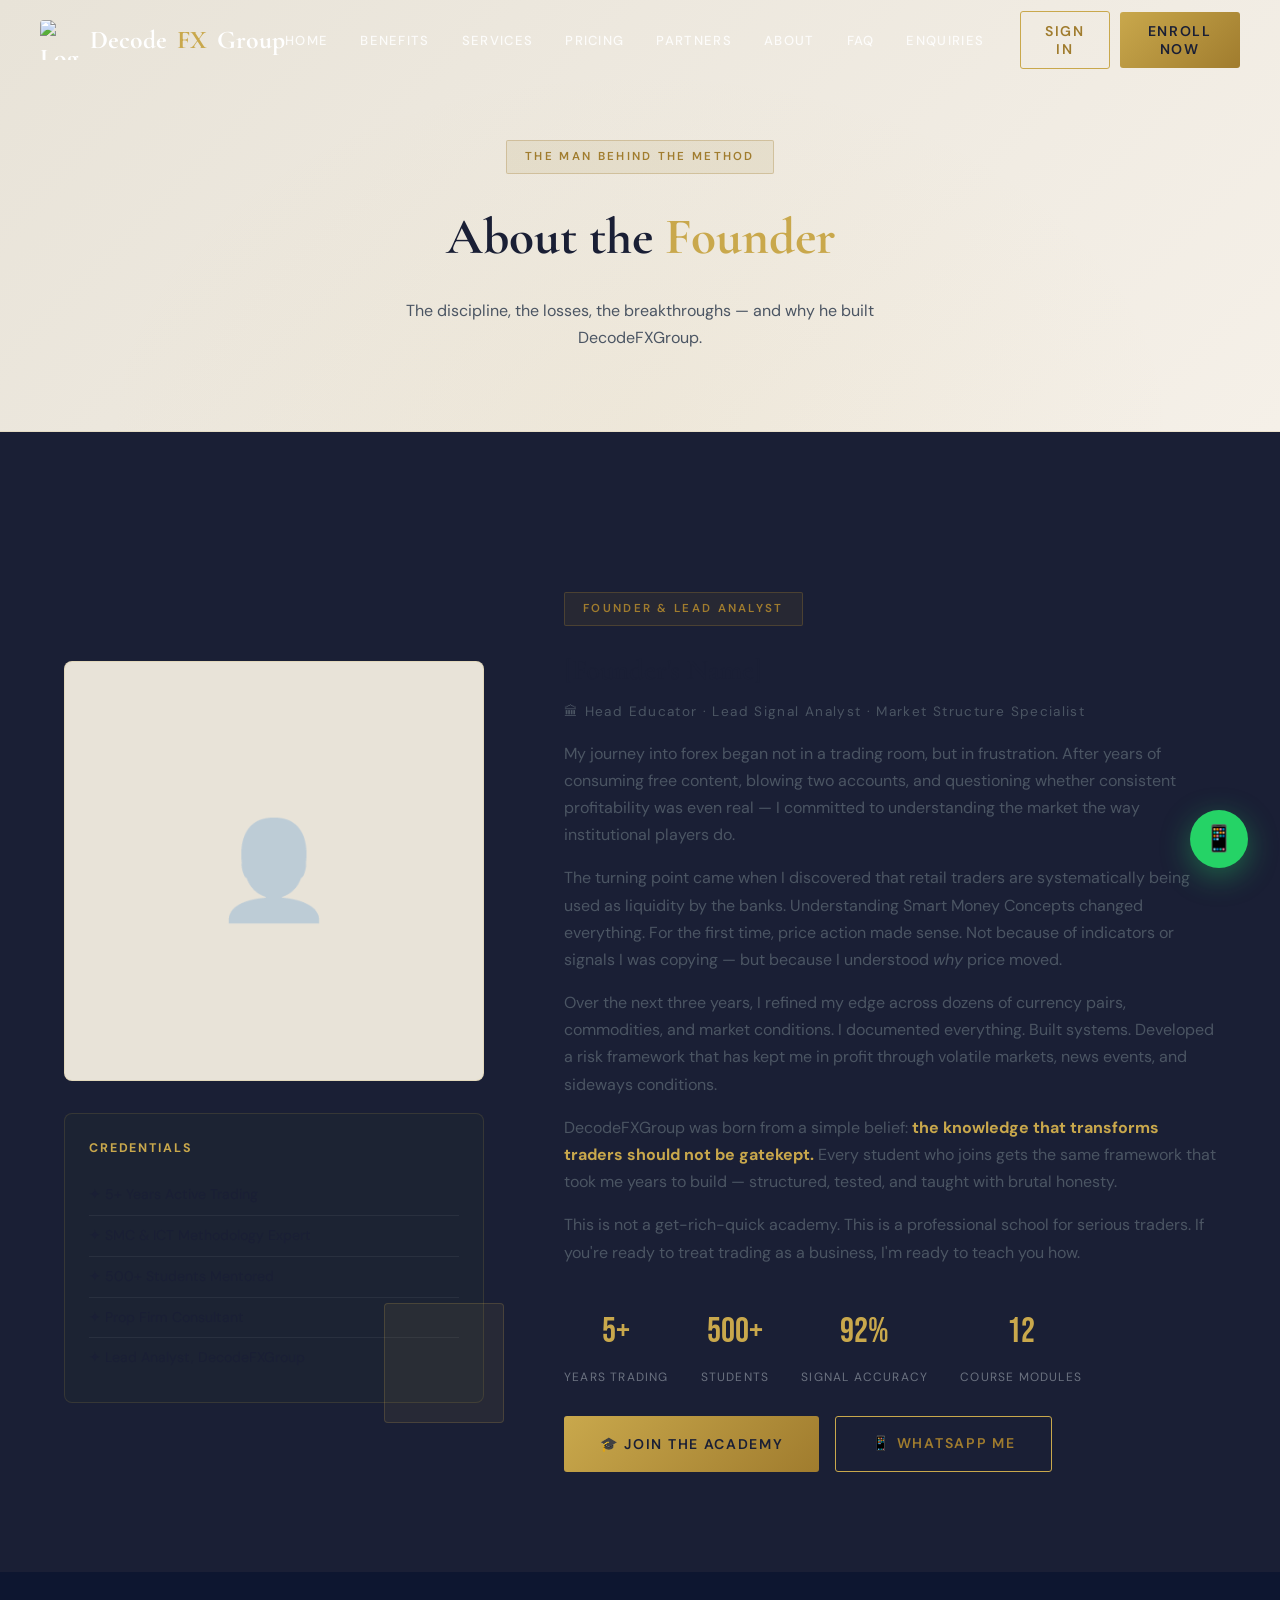
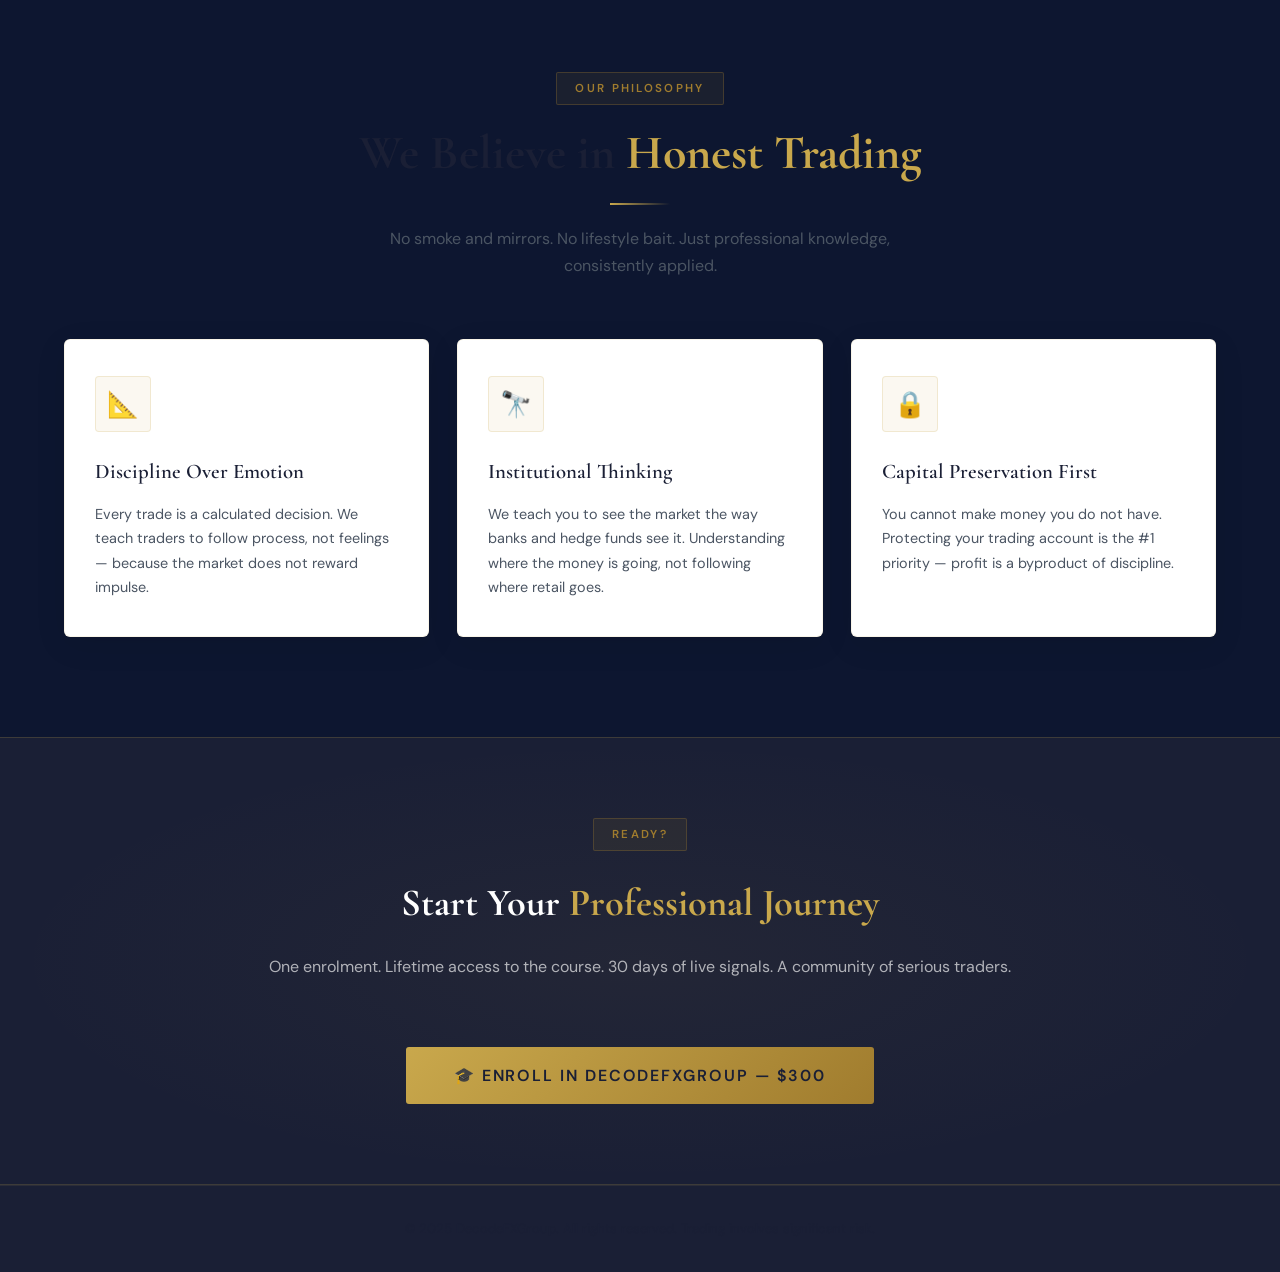
==== about.html @ 327094fb "Add files via upload A high-converting forex trading academy website for DecodeFXGroup with responsi" ====
<!DOCTYPE html>
<html lang="en">
<head>
  <meta charset="UTF-8" />
  <meta name="viewport" content="width=device-width, initial-scale=1.0" />
  <title>About the Founder | DecodeFXGroup</title>
  <link rel="stylesheet" href="css/style.css" />
</head>
<body>

  <!-- ══ NAVBAR ══════════════════════════════════════════════ -->
  <nav class="navbar" id="navbar">
    <div class="nav-inner">
      <a href="index.html" class="nav-logo">
        <img src="images/logo.png" alt="Logo" class="nav-logo-img" />
        Decode<span>FX</span>Group
      </a>
      <div class="nav-desktop">
        <ul class="nav-links">
          <li><a href="index.html">Home</a></li>
          <li><a href="index.html#benefits">Benefits</a></li>
          <li><a href="index.html#services">Services</a></li>
          <li><a href="index.html#pricing">Pricing</a></li>
          <li><a href="index.html#partners">Partners</a></li>
          <li><a href="about.html">About</a></li>
          <li><a href="contact.html">FAQ</a></li>
          <li><a href="enquiries.html">Enquiries</a></li>
        </ul>
        <div class="nav-cta nav-auth-area">
          <button class="btn btn-outline" style="padding:10px 22px" data-modal="login">Sign In</button>
          <button class="btn btn-primary" style="padding:10px 22px" data-action="enroll">Enroll Now</button>
        </div>
      </div>
      <button class="hamburger" id="hamburger" aria-label="Open menu" aria-expanded="false">
        <span></span><span></span><span></span>
      </button>
    </div>
  </nav>

  <!-- ══ FULLSCREEN MOBILE MENU ══════════════════════════════ -->
  <div class="mobile-menu-overlay" id="mobileOverlay" aria-hidden="true">
    <button class="mobile-menu-close" id="mobileClose" aria-label="Close menu">✕</button>
    <div class="mobile-menu-logo">Decode<span>FX</span>Group</div>
    <nav class="mobile-nav">
      <ul class="mobile-nav-links">
        <li><a href="index.html">Home</a></li>
        <li><a href="index.html#benefits">Benefits</a></li>
        <li><a href="index.html#services">Services</a></li>
        <li><a href="index.html#pricing">Pricing</a></li>
        <li><a href="index.html#partners">Partners</a></li>
        <li><a href="about.html">About</a></li>
        <li><a href="contact.html">FAQ</a></li>
        <li><a href="enquiries.html">Enquiries</a></li>
      </ul>
    </nav>
    <div class="mobile-menu-cta">
      <button class="btn btn-outline" style="width:100%;justify-content:center;padding:16px" data-modal="login" onclick="closeMobileMenu()">Sign In</button>
      <button class="btn btn-primary" style="width:100%;justify-content:center;padding:16px" data-action="enroll" onclick="closeMobileMenu()">🎓 Enroll Now</button>
    </div>
    <div class="mobile-menu-footer">
      <a href="https://wa.me/2348173133453" target="_blank">📱 +234 817 313 3453</a>
      <span>|</span>
      <a href="https://t.me/decodefxgroup" target="_blank">✈️ @decodefxgroup</a>
    </div>
  </div>

  <!-- ══ PAGE BANNER ════════════════════════════════════════ -->
  <div class="page-banner">
    <span class="badge">The Man Behind the Method</span>
    <h1>About the <span class="gold">Founder</span></h1>
    <p>The discipline, the losses, the breakthroughs — and why he built DecodeFXGroup.</p>
  </div>

  <!-- ══ FOUNDER FULL BIO ════════════════════════════════════ -->
  <section class="section" style="background:var(--navy)">
    <div class="container">
      <div class="founder-grid">

        <!-- Photo column -->
        <div class="founder-photo reveal">
          <div class="founder-img-box" style="aspect-ratio:1/1">
            <!-- Replace with founder's actual photo -->
            <div class="placeholder-icon">👤</div>
          </div>
          <div class="founder-accent"></div>

          <!-- Credentials box -->
          <div style="background:var(--charcoal);border:1px solid rgba(201,168,76,0.15);border-radius:8px;padding:24px;margin-top:32px">
            <h4 style="font-size:0.78rem;color:var(--gold);font-weight:700;letter-spacing:0.15em;text-transform:uppercase;margin-bottom:16px">Credentials</h4>
            <ul style="font-size:0.88rem;color:var(--grey-light)">
              <li style="padding:8px 0;border-bottom:1px solid rgba(255,255,255,0.06)">✦ 5+ Years Active Trading</li>
              <li style="padding:8px 0;border-bottom:1px solid rgba(255,255,255,0.06)">✦ SMC & ICT Methodology Expert</li>
              <li style="padding:8px 0;border-bottom:1px solid rgba(255,255,255,0.06)">✦ 500+ Students Mentored</li>
              <li style="padding:8px 0;border-bottom:1px solid rgba(255,255,255,0.06)">✦ Prop Firm Consultant</li>
              <li style="padding:8px 0">✦ Lead Analyst, DecodeFXGroup</li>
            </ul>
          </div>
        </div>

        <!-- Bio column -->
        <div class="founder-content reveal">
          <span class="badge">Founder & Lead Analyst</span>

          <!-- Replace "Your Name" with the founder's actual name -->
          <h3>[Founder's Name]</h3>
          <p class="founder-title">🏛 Head Educator · Lead Signal Analyst · Market Structure Specialist</p>

          <p>
            <!-- ✏️ EDIT THIS: Replace with the founder's real story -->
            My journey into forex began not in a trading room, but in frustration.
            After years of consuming free content, blowing two accounts, and questioning whether
            consistent profitability was even real — I committed to understanding the market the
            way institutional players do.
          </p>
          <p>
            The turning point came when I discovered that retail traders are systematically being
            used as liquidity by the banks. Understanding Smart Money Concepts changed everything.
            For the first time, price action made sense. Not because of indicators or signals I was
            copying — but because I understood <em>why</em> price moved.
          </p>
          <p>
            Over the next three years, I refined my edge across dozens of currency pairs,
            commodities, and market conditions. I documented everything. Built systems.
            Developed a risk framework that has kept me in profit through volatile markets,
            news events, and sideways conditions.
          </p>
          <p>
            DecodeFXGroup was born from a simple belief: <strong style="color:var(--gold)">the knowledge that transforms traders
            should not be gatekept.</strong> Every student who joins gets the same framework that
            took me years to build — structured, tested, and taught with brutal honesty.
          </p>
          <p>
            This is not a get-rich-quick academy. This is a professional school for serious traders.
            If you're ready to treat trading as a business, I'm ready to teach you how.
          </p>

          <!-- Achievements -->
          <div class="founder-achievements">
            <div class="achievement">
              <span class="num">5+</span>
              <span class="label">Years Trading</span>
            </div>
            <div class="achievement">
              <span class="num">500+</span>
              <span class="label">Students</span>
            </div>
            <div class="achievement">
              <span class="num">92%</span>
              <span class="label">Signal Accuracy</span>
            </div>
            <div class="achievement">
              <span class="num">12</span>
              <span class="label">Course Modules</span>
            </div>
          </div>

          <br>

          <!-- CTA -->
          <div style="display:flex;gap:16px;flex-wrap:wrap">
            <button class="btn btn-primary" data-action="enroll">🎓 Join the Academy</button>
            <a href="https://wa.me/2348173133453" target="_blank" class="btn btn-outline">📱 WhatsApp Me</a>
          </div>
        </div>
      </div>
    </div>
  </section>

  <!-- ══ PHILOSOPHY SECTION ══════════════════════════════════ -->
  <section class="section" style="background:var(--navy-mid)">
    <div class="container">
      <div class="section-heading text-center reveal">
        <span class="badge">Our Philosophy</span>
        <h2>We Believe in <span class="gold">Honest Trading</span></h2>
        <div class="divider"></div>
        <p>No smoke and mirrors. No lifestyle bait. Just professional knowledge, consistently applied.</p>
      </div>

      <div style="display:grid;grid-template-columns:repeat(auto-fit,minmax(280px,1fr));gap:28px;margin-top:60px">

        <div class="feature-card reveal reveal-delay-1">
          <div class="feature-icon">📐</div>
          <h3>Discipline Over Emotion</h3>
          <p>Every trade is a calculated decision. We teach traders to follow process, not feelings — because the market does not reward impulse.</p>
        </div>

        <div class="feature-card reveal reveal-delay-2">
          <div class="feature-icon">🔭</div>
          <h3>Institutional Thinking</h3>
          <p>We teach you to see the market the way banks and hedge funds see it. Understanding where the money is going, not following where retail goes.</p>
        </div>

        <div class="feature-card reveal reveal-delay-3">
          <div class="feature-icon">🔒</div>
          <h3>Capital Preservation First</h3>
          <p>You cannot make money you do not have. Protecting your trading account is the #1 priority — profit is a byproduct of discipline.</p>
        </div>

      </div>
    </div>
  </section>

  <!-- ══ CTA ════════════════════════════════════════════════ -->
  <section class="urgency-banner">
    <div class="container" style="position:relative;z-index:1">
      <span class="badge">Ready?</span>
      <h2>Start Your <span class="gold">Professional Journey</span></h2>
      <p>One enrolment. Lifetime access to the course. 30 days of live signals. A community of serious traders.</p>
      <br>
      <button class="btn btn-primary" style="font-size:1rem;padding:18px 48px" data-action="enroll">
        🎓 Enroll in DecodeFXGroup — $300
      </button>
    </div>
  </section>

  <!-- ══ FOOTER ══════════════════════════════════════════════ -->
  <footer style="background:var(--navy);border-top:1px solid rgba(201,168,76,0.1);padding:32px 24px;text-align:center">
    <p style="font-size:0.82rem;color:var(--grey)">
      © 2025 DecodeFXGroup. All rights reserved. Trading involves significant risk.
    </p>
  </footer>

  <!-- ══ WHATSAPP FLOAT ══════════════════════════════════════ -->
  <a href="https://wa.me/2348173133453" class="whatsapp-float" target="_blank" aria-label="WhatsApp">📱</a>

  <!-- ══ LOGIN MODAL ═════════════════════════════════════════ -->
  <div class="modal-overlay" id="loginModal">
    <div class="modal">
      <button class="modal-close">✕</button>
      <h2>Welcome <span class="gold">Back</span></h2>
      <p>Sign in to access your academy and signals dashboard.</p>
      <form id="loginForm">
        <div class="form-group">
          <label>Email Address</label>
          <input type="email" name="email" placeholder="trader@example.com" required />
        </div>
        <div class="form-group">
          <label>Password</label>
          <input type="password" name="password" placeholder="••••••••" required />
        </div>
        <button type="submit" class="btn btn-primary" style="width:100%;justify-content:center;margin-top:8px">Sign In</button>
      </form>
      <p class="form-switch">Don't have an account? <a href="#" data-switch-modal="registerModal">Create one →</a></p>
    </div>
  </div>

  <!-- ══ REGISTER MODAL ══════════════════════════════════════ -->
  <div class="modal-overlay" id="registerModal">
    <div class="modal">
      <button class="modal-close">✕</button>
      <h2>Start Your <span class="gold">Journey</span></h2>
      <p>Create your account and enrol in the academy today.</p>
      <form id="registerForm">
        <div class="form-group">
          <label>Full Name</label>
          <input type="text" name="name" placeholder="Your full name" required />
        </div>
        <div class="form-group">
          <label>Email Address</label>
          <input type="email" name="email" placeholder="trader@example.com" required />
        </div>
        <div class="form-group">
          <label>Password</label>
          <input type="password" name="password" placeholder="Min. 8 characters" required />
        </div>
        <button type="submit" class="btn btn-primary" style="width:100%;justify-content:center;margin-top:8px">Create Account</button>
      </form>
      <p class="form-switch">Already enrolled? <a href="#" data-switch-modal="loginModal">Sign in →</a></p>
    </div>
  </div>

  <script src="js/script.js"></script>
</body>
</html>
---- css/style.css ----
/* ============================================================
   DecodeFXGroup — Complete Stylesheet
   Theme: Cream / Gold / Navy — Premium Luxury
   ============================================================ */

@import url('https://fonts.googleapis.com/css2?family=Cormorant+Garamond:wght@400;500;600;700&family=DM+Sans:wght@300;400;500;600&family=Bebas+Neue&display=swap');

/* ── CSS Variables ────────────────────────────────────────── */
:root {
  --cream:        #f5f0e8;
  --cream-mid:    #f0ece3;
  --cream-deep:   #e8e3d8;
  --white-card:   #ffffff;
  --navy:         #1a1f35;
  --navy-mid:     #0d1630;
  --navy-light:   #112040;
  --charcoal:     #1c2333;
  --charcoal-2:   #232b3e;
  --gold:         #c9a84c;
  --gold-light:   #e8c97a;
  --gold-dark:    #a07c2e;
  --text-dark:    #1a1f35;
  --text-body:    #4b5563;
  --text-muted:   #6b7280;
  --text-light:   #9ca3af;
  --danger:       #e05252;
  --success:      #4caf8a;
  --font-display: 'Cormorant Garamond', serif;
  --font-body:    'DM Sans', sans-serif;
  --font-impact:  'Bebas Neue', cursive;
  --section-pad:  100px 0;
  --container:    1200px;
  --gold-glow:    0 0 30px rgba(201,168,76,0.25);
  --card-shadow:  0 8px 32px rgba(0,0,0,0.08);
  --transition:   all 0.35s cubic-bezier(0.4,0,0.2,1);
}

/* ── Reset ────────────────────────────────────────────────── */
*, *::before, *::after { margin: 0; padding: 0; box-sizing: border-box; }
html { scroll-behavior: smooth; font-size: 16px; }
body {
  font-family: var(--font-body);
  background-color: var(--cream);
  color: var(--text-dark);
  line-height: 1.7;
  overflow-x: hidden;
}
a   { text-decoration: none; color: inherit; }
img { max-width: 100%; display: block; }
ul  { list-style: none; }

/* ── Utilities ────────────────────────────────────────────── */
.container {
  max-width: var(--container);
  margin: 0 auto;
  padding: 0 24px;
}
.section     { padding: var(--section-pad); }
.gold        { color: var(--gold); }
.text-center { text-align: center; }

.badge {
  display: inline-block;
  font-size: 0.72rem;
  font-weight: 600;
  letter-spacing: 0.2em;
  text-transform: uppercase;
  color: var(--gold-dark);
  background: rgba(160,124,46,0.1);
  border: 1px solid rgba(160,124,46,0.3);
  padding: 6px 18px;
  border-radius: 2px;
  margin-bottom: 20px;
}

/* ── Buttons ──────────────────────────────────────────────── */
.btn {
  display: inline-flex;
  align-items: center;
  gap: 10px;
  padding: 15px 36px;
  border-radius: 3px;
  font-family: var(--font-body);
  font-weight: 600;
  font-size: 0.88rem;
  letter-spacing: 0.12em;
  text-transform: uppercase;
  cursor: pointer;
  border: none;
  transition: var(--transition);
  position: relative;
}
.btn-primary {
  background: linear-gradient(135deg, var(--gold), var(--gold-dark));
  color: var(--navy);
}
.btn-primary:hover {
  background: linear-gradient(135deg, var(--gold-light), var(--gold));
  transform: translateY(-2px);
  box-shadow: var(--gold-glow);
}
.btn-outline {
  background: transparent;
  color: var(--gold-dark);
  border: 1px solid var(--gold);
}
.btn-outline:hover {
  background: rgba(201,168,76,0.1);
  transform: translateY(-2px);
}

/* ── Section Headings ─────────────────────────────────────── */
.section-heading { margin-bottom: 60px; }
.section-heading h2 {
  font-family: var(--font-display);
  font-size: clamp(2rem,4vw,3rem);
  font-weight: 700;
  line-height: 1.2;
  margin-bottom: 16px;
  color: var(--text-dark);
}
.section-heading p {
  font-size: 1rem;
  color: var(--text-body);
  max-width: 560px;
}
.section-heading.text-center p { margin: 0 auto; }
.divider {
  width: 60px;
  height: 2px;
  background: linear-gradient(90deg, var(--gold), transparent);
  margin: 20px 0;
}
.text-center .divider { margin: 20px auto; }

/* ══════════════════════════════════════════════════════════ */
/* ══════════════════════════════════════════════════════════ */
/* NAVBAR — Desktop                                           */
/* ══════════════════════════════════════════════════════════ */
.navbar {
  position: fixed;
  top: 0; left: 0; right: 0;
  z-index: 500;              /* Below mobile menu overlay */
  padding: 0 24px;
  transition: var(--transition);
}
.navbar.scrolled {
  background: rgba(245,240,232,0.97);
  backdrop-filter: blur(20px);
  -webkit-backdrop-filter: blur(20px);
  border-bottom: 1px solid rgba(201,168,76,0.15);
  box-shadow: 0 4px 20px rgba(0,0,0,0.08);
}
.nav-inner {
  max-width: var(--container);
  margin: 0 auto;
  display: flex;
  align-items: center;
  justify-content: space-between;
  height: 80px;
}

/* Logo */
.nav-logo {
  font-family: var(--font-display);
  font-size: 1.6rem;
  font-weight: 700;
  color: var(--white-card);
  display: flex;
  align-items: center;
  gap: 10px;
  z-index: 10;
  position: relative;
}
.navbar.scrolled .nav-logo { color: var(--navy); }
.nav-logo span  { color: var(--gold); }
.nav-logo-img   { width: 40px; height: 40px; object-fit: contain; border-radius: 4px; }

/* Desktop nav wrapper */
.nav-desktop {
  display: flex;
  align-items: center;
  gap: 36px;
}

/* Nav links — desktop */
.nav-links {
  display: flex;
  align-items: center;
  gap: 32px;
  list-style: none;
}
.nav-links a {
  font-size: 0.82rem;
  font-weight: 500;
  letter-spacing: 0.1em;
  text-transform: uppercase;
  color: rgba(255,255,255,0.85);
  transition: var(--transition);
  position: relative;
  white-space: nowrap;
}
.navbar.scrolled .nav-links a { color: var(--text-body); }
.nav-links a::after {
  content: '';
  position: absolute;
  bottom: -4px; left: 0;
  width: 0; height: 1px;
  background: var(--gold);
  transition: width 0.3s ease;
}
.nav-links a:hover              { color: var(--gold); }
.nav-links a:hover::after       { width: 100%; }

/* Desktop CTA buttons */
.nav-cta {
  display: flex;
  gap: 10px;
  align-items: center;
}

/* Hamburger — hidden on desktop */
.hamburger {
  display: none;
  flex-direction: column;
  justify-content: center;
  gap: 5px;
  cursor: pointer;
  background: none;
  border: none;
  padding: 8px;
  z-index: 10;
  position: relative;
}
.hamburger span {
  display: block;
  width: 26px; height: 2px;
  background: var(--white-card);
  border-radius: 2px;
  transition: all 0.35s cubic-bezier(0.4, 0, 0.2, 1);
  transform-origin: center;
}
.navbar.scrolled .hamburger span { background: var(--navy); }

/* Hamburger → X animation when menu open */
.hamburger.is-open span:nth-child(1) {
  transform: translateY(7px) rotate(45deg);
}
.hamburger.is-open span:nth-child(2) {
  opacity: 0;
  transform: scaleX(0);
}
.hamburger.is-open span:nth-child(3) {
  transform: translateY(-7px) rotate(-45deg);
}

/* ══════════════════════════════════════════════════════════ */
/* FULLSCREEN MOBILE MENU OVERLAY                             */
/* ══════════════════════════════════════════════════════════ */
.mobile-menu-overlay {
  /* Hidden by default */
  position: fixed;
  inset: 0;                      /* top:0 left:0 right:0 bottom:0 */
  z-index: 9999;                 /* Above EVERYTHING including WhatsApp */

  /* Full screen dark background */
  background: var(--navy);

  /* Flex column — stacks logo, links, buttons vertically */
  display: flex;
  flex-direction: column;
  align-items: stretch;
  padding: 0 32px 40px;

  /* Hidden state — slides up out of view */
  transform: translateY(-100%);
  opacity: 0;
  pointer-events: none;
  transition: transform 0.4s cubic-bezier(0.4, 0, 0.2, 1),
              opacity 0.35s ease;

  /* Allow internal scrolling if content overflows on tiny screens */
  overflow-y: auto;
  -webkit-overflow-scrolling: touch;
}

/* Open state */
.mobile-menu-overlay.is-open {
  transform: translateY(0);
  opacity: 1;
  pointer-events: all;
}

/* Close button — top right */
.mobile-menu-close {
  position: absolute;
  top: 24px; right: 24px;
  width: 44px; height: 44px;
  border-radius: 50%;
  background: rgba(201,168,76,0.12);
  border: 1px solid rgba(201,168,76,0.25);
  color: var(--gold);
  font-size: 1.2rem;
  cursor: pointer;
  display: flex;
  align-items: center;
  justify-content: center;
  transition: var(--transition);
  flex-shrink: 0;
}
.mobile-menu-close:hover {
  background: var(--gold);
  color: var(--navy);
}

/* Logo inside mobile menu */
.mobile-menu-logo {
  font-family: var(--font-display);
  font-size: 1.8rem;
  font-weight: 700;
  color: var(--white-card);
  padding: 28px 0 32px;
  border-bottom: 1px solid rgba(201,168,76,0.12);
  margin-bottom: 8px;
  flex-shrink: 0;
}
.mobile-menu-logo span { color: var(--gold); }

/* Mobile nav links list */
.mobile-nav { flex: 1; }
.mobile-nav-links {
  list-style: none;
  padding: 0;
  margin: 0;
}
.mobile-nav-links li {
  border-bottom: 1px solid rgba(201,168,76,0.08);
}
.mobile-nav-links li:last-child { border-bottom: none; }
.mobile-nav-links a {
  display: flex;
  align-items: center;
  padding: 18px 4px;
  font-family: var(--font-body);
  font-size: 1.05rem;
  font-weight: 500;
  letter-spacing: 0.08em;
  text-transform: uppercase;
  color: rgba(255,255,255,0.8);
  transition: var(--transition);
  text-decoration: none;
}
.mobile-nav-links a:hover,
.mobile-nav-links a:active {
  color: var(--gold);
  padding-left: 12px;
}

/* CTA buttons at the bottom */
.mobile-menu-cta {
  display: flex;
  flex-direction: column;
  gap: 12px;
  padding-top: 28px;
  margin-top: 8px;
  border-top: 1px solid rgba(201,168,76,0.12);
  flex-shrink: 0;
}

/* Footer strip with contact info */
.mobile-menu-footer {
  display: flex;
  align-items: center;
  justify-content: center;
  gap: 16px;
  padding-top: 24px;
  flex-shrink: 0;
  flex-wrap: wrap;
}
.mobile-menu-footer a {
  font-size: 0.82rem;
  color: rgba(255,255,255,0.45);
  transition: var(--transition);
  text-decoration: none;
}
.mobile-menu-footer a:hover { color: var(--gold); }
.mobile-menu-footer span    { color: rgba(255,255,255,0.2); }

/* Prevent WhatsApp float appearing above menu */
body.menu-open .whatsapp-float {
  z-index: 100 !important;      /* Push below menu when open */
  pointer-events: none;         /* Not clickable when menu is open */
}

/* Prevent background scroll when menu is open */
body.menu-open {
  overflow: hidden;
  position: fixed;              /* Prevents iOS bounce scroll */
  width: 100%;
}
/* ══════════════════════════════════════════════════════════ */
/* HERO — dark for contrast                                   */
/* ══════════════════════════════════════════════════════════ */
.hero {
  min-height: 100vh;
  display: flex;
  align-items: center;
  position: relative;
  overflow: hidden;
  background: var(--navy);
}
.hero-bg {
  position: absolute; inset: 0;
  background:
    radial-gradient(ellipse 80% 60% at 60% 40%, rgba(201,168,76,0.06) 0%, transparent 60%),
    radial-gradient(ellipse 50% 80% at 10% 80%, rgba(17,32,64,0.8) 0%, transparent 60%);
}
.hero-grid-overlay {
  position: absolute; inset: 0;
  background-image:
    linear-gradient(rgba(201,168,76,0.03) 1px, transparent 1px),
    linear-gradient(90deg, rgba(201,168,76,0.03) 1px, transparent 1px);
  background-size: 60px 60px;
}
.hero-content {
  position: relative; z-index: 2;
  max-width: var(--container);
  margin: 0 auto;
  padding: 120px 24px 80px;
  display: grid;
  grid-template-columns: 1fr 1fr;
  gap: 60px;
  align-items: center;
}
.hero-text .badge { margin-bottom: 24px; }
.hero-text h1 {
  font-family: var(--font-display);
  font-size: clamp(2.8rem,5vw,4.5rem);
  font-weight: 700;
  line-height: 1.1;
  margin-bottom: 24px;
  color: var(--white-card);
}
.hero-text h1 em { font-style: italic; color: var(--gold); }
.hero-text p {
  font-size: 1.05rem;
  color: rgba(255,255,255,0.7);
  margin-bottom: 40px;
  max-width: 480px;
}
.hero-actions { display: flex; gap: 16px; flex-wrap: wrap; }
.hero-stats {
  display: flex; gap: 40px;
  margin-top: 60px; padding-top: 40px;
  border-top: 1px solid rgba(201,168,76,0.15);
}
.stat-item .stat-num {
  font-family: var(--font-impact);
  font-size: 2.4rem; color: var(--gold); letter-spacing: 0.05em;
}
.stat-item .stat-label {
  font-size: 0.78rem;
  color: rgba(255,255,255,0.5);
  text-transform: uppercase; letter-spacing: 0.1em;
}
.hero-visual { position: relative; }
.hero-card {
  background: linear-gradient(135deg, var(--charcoal), var(--navy-light));
  border: 1px solid rgba(201,168,76,0.15);
  border-radius: 8px; padding: 32px;
  box-shadow: var(--card-shadow);
  position: relative; overflow: hidden;
}
.hero-card::before {
  content: ''; position: absolute; top: 0; left: 0; right: 0; height: 2px;
  background: linear-gradient(90deg, transparent, var(--gold), transparent);
}
.chart-placeholder {
  height: 200px; background: var(--navy);
  border-radius: 6px; margin-bottom: 20px;
  display: flex; align-items: flex-end;
  padding: 20px; gap: 8px; overflow: hidden;
}
.chart-bar {
  flex: 1; border-radius: 3px 3px 0 0;
  background: linear-gradient(180deg, var(--gold) 0%, var(--gold-dark) 100%);
  animation: barGrow 1.5s ease forwards;
  transform-origin: bottom;
}
@keyframes barGrow {
  from { transform: scaleY(0); opacity: 0; }
  to   { transform: scaleY(1); opacity: 1; }
}
.signal-row {
  display: flex; justify-content: space-between; align-items: center;
  padding: 10px 0; border-bottom: 1px solid rgba(255,255,255,0.06);
  font-size: 0.85rem;
}
.signal-row:last-child { border-bottom: none; }
.sig-pair  { font-weight: 600; letter-spacing: 0.05em; color: #fff; }
.sig-badge { font-size: 0.72rem; padding: 3px 10px; border-radius: 2px; font-weight: 600; letter-spacing: 0.08em; }
.sig-buy   { background: rgba(76,175,138,0.15); color: var(--success); }
.sig-sell  { background: rgba(224,82,82,0.15);  color: var(--danger); }
.sig-pip   { color: var(--gold); font-weight: 600; }
.floating-badge {
  position: absolute; top: -16px; right: 24px;
  background: linear-gradient(135deg, var(--gold), var(--gold-dark));
  color: var(--navy); font-size: 0.72rem; font-weight: 700;
  letter-spacing: 0.1em; text-transform: uppercase;
  padding: 8px 16px; border-radius: 2px;
}

/* ══════════════════════════════════════════════════════════ */
/* FEATURES / BENEFITS                                        */
/* ══════════════════════════════════════════════════════════ */
.features { background: var(--cream-mid); }
.features-grid {
  display: grid;
  grid-template-columns: repeat(auto-fit,minmax(280px,1fr));
  gap: 28px; margin-top: 60px;
}
.feature-card {
  background: var(--white-card);
  border: 1px solid rgba(201,168,76,0.12);
  border-radius: 6px; padding: 36px 30px;
  transition: var(--transition);
  position: relative; overflow: visible;
  box-shadow: var(--card-shadow);
}
.feature-card::after {
  content: ''; position: absolute; bottom: 0; left: 0;
  width: 100%; height: 2px;
  background: linear-gradient(90deg, var(--gold), transparent);
  transform: scaleX(0); transform-origin: left;
  transition: transform 0.4s ease; z-index: 0;
}
.feature-card:hover { transform: translateY(-6px); border-color: rgba(201,168,76,0.3); box-shadow: 0 16px 48px rgba(0,0,0,0.1); }
.feature-card:hover::after { transform: scaleX(1); }
.feature-icon {
  width: 56px; height: 56px;
  background: rgba(201,168,76,0.08);
  border: 1px solid rgba(201,168,76,0.2);
  border-radius: 4px; display: flex; align-items: center; justify-content: center;
  font-size: 1.6rem; margin-bottom: 22px;
  position: relative; z-index: 1;
}
.feature-card h3 { font-family: var(--font-display); font-size: 1.3rem; font-weight: 600; margin-bottom: 12px; color: var(--text-dark); position: relative; z-index: 1; }
.feature-card p  { font-size: 0.9rem; color: var(--text-body); position: relative; z-index: 1; }

/* Image cards */
.feature-card.has-image { padding: 0; overflow: hidden; }
.feature-card.has-image::after { display: none; }
.feature-card.has-image .feature-img {
  width: 100%; height: 220px;
  object-fit: cover; object-position: center top;
  display: block; opacity: 1; visibility: visible;
  position: relative; z-index: 1;
  transition: transform 0.5s ease;
  min-height: 220px; max-width: 100%;
}
.feature-card.has-image:hover .feature-img { transform: scale(1.05); }
.feature-card.has-image .feature-card-body { padding: 24px 28px 28px; }
.feature-card.has-image .feature-card-body h3 { font-family: var(--font-display); font-size: 1.3rem; font-weight: 600; margin-bottom: 12px; color: var(--text-dark); }
.feature-card.has-image .feature-card-body p  { font-size: 0.88rem; color: var(--text-body); line-height: 1.7; }

/* ══════════════════════════════════════════════════════════ */
/* CURRICULUM                                                 */
/* ══════════════════════════════════════════════════════════ */
.curriculum { background: var(--cream); }
.curriculum-grid { display: grid; grid-template-columns: 1fr 1fr; gap: 60px; align-items: center; margin-top: 60px; }
.curriculum-list { display: flex; flex-direction: column; gap: 18px; }
.curriculum-item {
  display: flex; gap: 18px; align-items: flex-start;
  padding: 20px; background: var(--white-card);
  border-radius: 6px; border-left: 3px solid var(--gold);
  transition: var(--transition); box-shadow: var(--card-shadow);
}
.curriculum-item:hover { background: var(--cream-mid); transform: translateX(6px); }
.ci-num { font-family: var(--font-impact); font-size: 1.8rem; color: var(--gold); line-height: 1; min-width: 36px; }
.ci-text h4 { font-size: 1rem; font-weight: 600; margin-bottom: 6px; color: var(--text-dark); }
.ci-text p  { font-size: 0.85rem; color: var(--text-body); }
.curriculum-visual { position: relative; }
.big-stat-box {
  background: var(--white-card); border: 1px solid rgba(201,168,76,0.15);
  border-radius: 8px; padding: 48px; text-align: center; box-shadow: var(--card-shadow);
}
.big-stat-box .big-num { font-family: var(--font-impact); font-size: 5rem; color: var(--gold); letter-spacing: 0.05em; display: block; }
.big-stat-box p { color: var(--text-body); margin-top: 10px; font-size: 1rem; }

/* ══════════════════════════════════════════════════════════ */
/* SERVICES                                                   */
/* ══════════════════════════════════════════════════════════ */
.service-card {
  background: var(--white-card); border: 1px solid rgba(201,168,76,0.1);
  border-radius: 8px; overflow: hidden;
  transition: var(--transition); display: flex; flex-direction: column;
  box-shadow: var(--card-shadow);
}
.service-card:hover { transform: translateY(-8px); border-color: rgba(201,168,76,0.3); box-shadow: 0 20px 50px rgba(0,0,0,0.12); }
.service-img-wrap { position: relative; width: 100%; height: 220px; overflow: hidden; background: var(--cream-deep); }
.service-img-wrap::before { content: ''; position: absolute; inset: 0; background: linear-gradient(135deg,var(--cream-deep),var(--cream-mid)); z-index: 0; }
.service-img-wrap img { width: 100%; height: 100%; object-fit: cover; object-position: center; display: block; position: relative; z-index: 1; transition: transform 0.5s ease; }
.service-card:hover .service-img-wrap img { transform: scale(1.06); }
.service-tag { position: absolute; top: 16px; left: 16px; background: rgba(10,15,30,0.85); border: 1px solid rgba(201,168,76,0.4); color: var(--gold); font-size: 0.75rem; font-weight: 700; letter-spacing: 0.1em; padding: 6px 14px; border-radius: 2px; backdrop-filter: blur(4px); z-index: 2; }
.service-body { padding: 28px; flex: 1; display: flex; flex-direction: column; }
.service-body h3 { font-family: var(--font-display); font-size: 1.3rem; font-weight: 600; margin-bottom: 12px; color: var(--text-dark); }
.service-body p  { font-size: 0.88rem; color: var(--text-body); line-height: 1.7; margin-bottom: 16px; }
.service-list    { margin-bottom: 4px; }
.service-list li { font-size: 0.83rem; color: var(--text-body); padding: 6px 0; border-bottom: 1px solid rgba(0,0,0,0.05); display: flex; align-items: center; gap: 8px; }
.service-list li:last-child { border-bottom: none; }
.service-body .btn { margin-top: auto; }

/* ══════════════════════════════════════════════════════════ */
/* TESTIMONIALS                                               */
/* ══════════════════════════════════════════════════════════ */
.testimonials { background: var(--cream-deep); }
.testimonial-carousel-wrap { position: relative; overflow: hidden; margin-top: 60px; padding-bottom: 60px; }
.testimonial-track { display: flex; width: 100%; transition: transform 0.5s cubic-bezier(0.4,0,0.2,1); will-change: transform; }
.testimonial-slide { min-width: 100%; box-sizing: border-box; padding: 0 40px; }
.testimonial-card {
  background: var(--white-card); border: 1px solid rgba(201,168,76,0.12);
  border-radius: 8px; padding: 48px 40px;
  position: relative; text-align: center;
  display: flex; flex-direction: column; align-items: center;
  max-width: 700px; margin: 0 auto;
  box-shadow: var(--card-shadow); transition: border-color 0.3s ease;
}
.testimonial-card:hover { border-color: rgba(201,168,76,0.35); }
.testimonial-card::before { content: '"'; font-family: var(--font-display); font-size: 6rem; color: var(--gold); opacity: 0.1; position: absolute; top: -10px; left: 20px; line-height: 1; pointer-events: none; }
.testimonial-img-wrap { width: 84px; height: 84px; border-radius: 50%; overflow: hidden; border: 3px solid rgba(201,168,76,0.5); margin: 0 auto 18px; box-shadow: 0 0 0 5px rgba(201,168,76,0.08); flex-shrink: 0; }
.testimonial-img { width: 100%; height: 100%; object-fit: cover; object-position: center top; display: block; }
.star-rating { color: var(--gold); font-size: 1.1rem; margin-bottom: 20px; letter-spacing: 3px; }
.testimonial-card p { font-size: 1rem; color: var(--text-body); font-style: italic; line-height: 1.9; margin-bottom: 28px; position: relative; z-index: 1; max-width: 560px; }
.testimonial-author { display: flex; justify-content: center; margin-top: auto; }
.author-info .name  { font-weight: 700; font-size: 0.95rem; color: var(--text-dark); margin-bottom: 4px; }
.author-info .title { font-size: 0.8rem; color: var(--gold-dark); }

/* Carousel controls */
.carousel-btn { position: absolute; top: 42%; transform: translateY(-50%); background: var(--white-card); border: 1px solid rgba(201,168,76,0.3); color: var(--gold-dark); width: 48px; height: 48px; border-radius: 50%; font-size: 1.3rem; cursor: pointer; transition: var(--transition); display: flex; align-items: center; justify-content: center; z-index: 10; box-shadow: var(--card-shadow); }
.carousel-btn:hover { background: var(--gold); color: var(--navy); border-color: var(--gold); transform: translateY(-50%) scale(1.08); }
.carousel-prev { left: 4px; }
.carousel-next { right: 4px; }
.carousel-dots { position: absolute; bottom: 20px; left: 50%; transform: translateX(-50%); display: flex; gap: 8px; align-items: center; }
.carousel-dot  { width: 8px; height: 8px; border-radius: 50%; background: rgba(201,168,76,0.2); border: 1px solid rgba(201,168,76,0.3); cursor: pointer; transition: all 0.3s ease; padding: 0; }
.carousel-dot.active { background: var(--gold); width: 26px; border-radius: 4px; }

/* ══════════════════════════════════════════════════════════ */
/* PRICING                                                    */
/* ══════════════════════════════════════════════════════════ */
.pricing { background: var(--cream); }
.pricing-grid { display: grid; grid-template-columns: repeat(auto-fit,minmax(300px,1fr)); gap: 28px; margin-top: 60px; }
.pricing-card { background: var(--white-card); border: 1px solid rgba(201,168,76,0.12); border-radius: 8px; padding: 40px 32px; position: relative; transition: var(--transition); box-shadow: var(--card-shadow); }
.pricing-card.featured { border-color: var(--gold); background: var(--navy); transform: translateY(-10px); }
.pricing-card:hover { transform: translateY(-6px); }
.pricing-card.featured:hover { transform: translateY(-16px); }
.popular-tag { position: absolute; top: -14px; left: 50%; transform: translateX(-50%); background: linear-gradient(90deg,var(--gold),var(--gold-dark)); color: var(--navy); font-size: 0.7rem; font-weight: 700; letter-spacing: 0.15em; text-transform: uppercase; padding: 6px 20px; border-radius: 2px; white-space: nowrap; }
.plan-name { font-size: 0.78rem; font-weight: 700; letter-spacing: 0.2em; text-transform: uppercase; color: var(--gold-dark); margin-bottom: 16px; }
.pricing-card.featured .plan-name { color: var(--gold); }
.plan-price { display: flex; align-items: baseline; gap: 4px; margin-bottom: 10px; }
.price-dollar  { font-size: 1.4rem; color: var(--text-muted); margin-top: 4px; }
.price-amount  { font-family: var(--font-impact); font-size: 4rem; color: var(--text-dark); letter-spacing: 0.02em; }
.pricing-card.featured .price-amount { color: var(--white-card); }
.price-period  { font-size: 0.85rem; color: var(--text-muted); }
.plan-desc     { font-size: 0.85rem; color: var(--text-body); margin-bottom: 32px; }
.pricing-card.featured .plan-desc { color: rgba(255,255,255,0.65); }
.plan-features { margin-bottom: 36px; }
.plan-features li { display: flex; gap: 12px; align-items: flex-start; padding: 8px 0; font-size: 0.88rem; color: var(--text-body); border-bottom: 1px solid rgba(0,0,0,0.05); }
.pricing-card.featured .plan-features li { color: rgba(255,255,255,0.75); border-bottom-color: rgba(255,255,255,0.06); }
.plan-features li:last-child { border: none; }
.check { color: var(--gold); font-size: 1rem; flex-shrink: 0; }

/* ══════════════════════════════════════════════════════════ */
/* URGENCY BANNER — dark                                      */
/* ══════════════════════════════════════════════════════════ */
.urgency-banner { background: var(--navy); border-top: 1px solid rgba(201,168,76,0.2); border-bottom: 1px solid rgba(201,168,76,0.2); padding: 80px 24px; text-align: center; position: relative; overflow: hidden; }
.urgency-banner::before { content: ''; position: absolute; inset: 0; background: radial-gradient(ellipse at center,rgba(201,168,76,0.05) 0%,transparent 70%); }
.urgency-banner h2 { font-family: var(--font-display); font-size: clamp(1.8rem,3vw,2.8rem); margin-bottom: 16px; color: var(--white-card); }
.urgency-banner p  { color: rgba(255,255,255,0.65); margin-bottom: 40px; font-size: 1rem; }
.countdown { display: flex; justify-content: center; gap: 24px; margin-bottom: 40px; flex-wrap: wrap; }
.countdown-unit { text-align: center; }
.countdown-num  { display: block; font-family: var(--font-impact); font-size: 3.5rem; color: var(--gold); background: rgba(201,168,76,0.08); border: 1px solid rgba(201,168,76,0.2); border-radius: 6px; width: 90px; line-height: 1; padding: 14px 0; letter-spacing: 0.05em; }
.countdown-label { font-size: 0.7rem; letter-spacing: 0.15em; text-transform: uppercase; color: rgba(255,255,255,0.4); margin-top: 8px; }

/* ══════════════════════════════════════════════════════════ */
/* FOUNDER                                                    */
/* ══════════════════════════════════════════════════════════ */
.founder { background: var(--cream-mid); }
.founder-grid { display: grid; grid-template-columns: 1fr 2fr; gap: 80px; align-items: center; margin-top: 60px; }
.founder-photo { position: relative; }
.founder-img-box { aspect-ratio: 3/4; min-height: 420px; background: var(--cream-deep); border-radius: 8px; border: 1px solid rgba(201,168,76,0.2); display: flex; align-items: center; justify-content: center; overflow: hidden; }
.founder-img-box img { width: 100%; height: 100%; object-fit: cover; object-position: top; opacity: 1; display: block; }
.founder-img-box .placeholder-icon { font-size: 6rem; opacity: 0.2; }
.founder-accent { position: absolute; bottom: -20px; right: -20px; width: 120px; height: 120px; background: rgba(201,168,76,0.08); border: 1px solid rgba(201,168,76,0.2); border-radius: 4px; }
.founder-content h3    { font-family: var(--font-display); font-size: 1.8rem; font-weight: 600; margin-bottom: 6px; color: var(--text-dark); }
.founder-title         { color: var(--gold-dark); font-size: 0.85rem; letter-spacing: 0.1em; margin-bottom: 24px; }
.founder-content p     { color: var(--text-body); margin-bottom: 16px; }
.founder-achievements  { display: flex; gap: 32px; margin-top: 36px; flex-wrap: wrap; }
.achievement { text-align: center; }
.achievement .num   { font-family: var(--font-impact); font-size: 2.2rem; color: var(--gold); display: block; }
.achievement .label { font-size: 0.75rem; color: var(--text-muted); text-transform: uppercase; letter-spacing: 0.1em; }

/* ══════════════════════════════════════════════════════════ */
/* TERMS & CONDITIONS — flyer style                           */
/* ══════════════════════════════════════════════════════════ */
.terms-bg { position: relative; background: #f5f0e8; overflow: hidden; padding: 80px 0 0; }
.terms-gold-stripe-1 { position: absolute; bottom: 0; left: -10%; width: 120%; height: 90px; background: linear-gradient(135deg,var(--gold) 0%,var(--gold-dark) 100%); transform: skewY(-2deg); transform-origin: bottom left; z-index: 1; }
.terms-gold-stripe-2 { position: absolute; bottom: 0; left: -10%; width: 120%; height: 60px; background: var(--navy); transform: skewY(-2deg); transform-origin: bottom left; z-index: 1; }
.terms-cream-overlay { position: absolute; inset: 0; background: radial-gradient(ellipse at 80% 20%,rgba(201,168,76,0.08) 0%,transparent 60%),radial-gradient(ellipse at 20% 80%,rgba(201,168,76,0.05) 0%,transparent 50%); z-index: 1; }
.terms-brand-row { display: flex; justify-content: space-between; align-items: flex-start; margin-bottom: 48px; flex-wrap: wrap; gap: 24px; position: relative; z-index: 2; }
.terms-headline { font-family: var(--font-display); font-size: clamp(1.8rem,3vw,2.6rem); font-weight: 700; color: var(--navy); line-height: 1.2; margin: 12px 0 8px; }
.terms-sub { font-size: 0.9rem; color: #666; font-style: italic; }
.terms-logo-badge { display: flex; flex-direction: column; align-items: center; text-align: center; gap: 8px; }
.terms-logo-circle { width: 72px; height: 72px; border-radius: 50%; background: var(--navy); display: flex; align-items: center; justify-content: center; border: 3px solid var(--gold); overflow: hidden; }
.terms-logo-circle img { width: 100%; height: 100%; object-fit: contain; }
.terms-logo-text strong { display: block; font-size: 0.72rem; letter-spacing: 0.12em; color: var(--navy); font-weight: 800; }
.terms-logo-text span   { font-size: 0.65rem; color: #888; line-height: 1.4; }
.terms-main-grid { display: grid; grid-template-columns: 1.2fr 1fr; gap: 60px; align-items: center; position: relative; z-index: 2; padding-bottom: 100px; }
.terms-section-title { font-size: 1rem; font-weight: 800; letter-spacing: 0.15em; color: var(--gold-dark); text-transform: uppercase; margin-bottom: 28px; position: relative; padding-bottom: 12px; }
.terms-section-title::after { content: ''; position: absolute; bottom: 0; left: 0; width: 48px; height: 2px; background: var(--gold); }
.terms-list { list-style: none; margin-bottom: 36px; }
.terms-list-item { display: flex; gap: 14px; align-items: flex-start; padding: 14px 0; border-bottom: 1px solid rgba(0,0,0,0.06); font-size: 0.88rem; color: var(--navy); font-weight: 500; letter-spacing: 0.04em; text-transform: uppercase; }
.terms-list-item:last-child { border-bottom: none; }
.terms-bullet { color: var(--gold-dark); font-size: 1.1rem; flex-shrink: 0; margin-top: 1px; }
.terms-list-item strong { color: var(--navy); font-weight: 800; }
.terms-contact-block { background: rgba(201,168,76,0.08); border-left: 3px solid var(--gold); border-radius: 0 6px 6px 0; padding: 20px 24px; margin-top: 8px; }
.terms-contact-title  { font-family: var(--font-display); font-size: 1.4rem; color: var(--gold-dark); font-weight: 700; margin-bottom: 14px; font-style: italic; }
.terms-contact-items  { display: flex; flex-direction: column; gap: 10px; }
.terms-contact-item   { display: flex; align-items: center; gap: 10px; font-size: 0.9rem; }
.terms-contact-icon   { font-size: 1.1rem; }
.terms-person-wrap    { position: relative; display: flex; flex-direction: column; align-items: center; gap: 20px; }
.terms-person-circle  { width: 420px; height: 420px; border-radius: 50%; overflow: hidden; border: 5px solid var(--gold); box-shadow: 0 20px 60px rgba(201,168,76,0.25); position: relative; }
.terms-person-circle img { width: 100%; height: 100%; object-fit: cover; object-position: top; display: block; }
.terms-circle-overlay { background: rgba(10,15,30,0.88); border: 1px solid rgba(201,168,76,0.3); border-radius: 8px; padding: 16px 20px; text-align: center; max-width: 280px; }
.terms-circle-brand   { font-family: var(--font-impact); font-size: 1rem; color: var(--gold); letter-spacing: 0.15em; margin-bottom: 8px; }
.terms-circle-overlay p { font-size: 0.78rem; color: #ccc; line-height: 1.6; font-style: italic; margin-bottom: 8px; }
.terms-circle-name    { font-size: 0.75rem; color: var(--gold); font-weight: 600; }
.terms-money-bar      { background: white; border: 1px solid rgba(201,168,76,0.2); border-radius: 8px; padding: 16px 24px; display: flex; justify-content: space-between; align-items: center; width: 100%; max-width: 320px; box-shadow: 0 8px 30px rgba(0,0,0,0.08); }
.terms-money-text     { display: flex; align-items: center; gap: 12px; }

/* Term cards */
.terms-grid { display: grid; grid-template-columns: repeat(auto-fit,minmax(300px,1fr)); gap: 24px; margin-top: 60px; margin-bottom: 40px; }
.term-card  { background: var(--white-card); border: 1px solid rgba(201,168,76,0.12); border-radius: 8px; padding: 32px 28px; display: flex; gap: 20px; align-items: flex-start; transition: var(--transition); position: relative; overflow: hidden; box-shadow: var(--card-shadow); }
.term-card::before { content: ''; position: absolute; top: 0; left: 0; width: 3px; height: 100%; background: linear-gradient(180deg,var(--gold),transparent); }
.term-card:hover { border-color: rgba(201,168,76,0.3); transform: translateY(-4px); box-shadow: 0 16px 48px rgba(0,0,0,0.1); }
.term-icon { font-size: 2rem; flex-shrink: 0; width: 56px; height: 56px; background: rgba(201,168,76,0.08); border: 1px solid rgba(201,168,76,0.2); border-radius: 6px; display: flex; align-items: center; justify-content: center; }
.term-content { flex: 1; }
.term-number  { font-family: var(--font-impact); font-size: 0.85rem; color: var(--gold); letter-spacing: 0.2em; margin-bottom: 8px; opacity: 0.7; }
.term-content h3 { font-family: var(--font-display); font-size: 1.2rem; font-weight: 600; color: var(--text-dark); margin-bottom: 10px; }
.term-content p  { font-size: 0.88rem; color: var(--text-body); line-height: 1.8; }
.gold-text { color: var(--gold-dark); font-weight: 600; }
.terms-disclaimer { background: rgba(201,168,76,0.04); border: 1px solid rgba(201,168,76,0.2); border-radius: 8px; padding: 28px 32px; display: flex; gap: 20px; align-items: flex-start; margin-top: 16px; }
.disclaimer-icon { font-size: 1.8rem; flex-shrink: 0; }
.disclaimer-text h4 { font-size: 0.85rem; font-weight: 700; letter-spacing: 0.12em; text-transform: uppercase; color: var(--gold-dark); margin-bottom: 10px; }
.disclaimer-text p  { font-size: 0.83rem; color: var(--text-body); line-height: 1.8; }

/* ══════════════════════════════════════════════════════════ */
/* PARTNERS                                                   */
/* ══════════════════════════════════════════════════════════ */
.brokers-row { display: flex; align-items: center; justify-content: center; gap: 0; margin: 60px auto 48px; background: var(--white-card); border: 1px solid rgba(201,168,76,0.12); border-radius: 10px; padding: 40px 32px; max-width: 800px; flex-wrap: wrap; box-shadow: var(--card-shadow); }
.broker-item { display: flex; flex-direction: column; align-items: center; justify-content: center; gap: 14px; flex: 1; min-width: 160px; padding: 16px 24px; transition: var(--transition); }
.broker-item:hover { transform: translateY(-4px); }
.broker-img-wrap { height: 60px; display: flex; align-items: center; justify-content: center; width: 100%; }
.broker-img { max-height: 55px; max-width: 160px; width: auto; object-fit: contain; display: block; filter: none; opacity: 0.8; transition: opacity 0.3s ease; }
.broker-item:hover .broker-img { opacity: 1; }
.broker-name { font-size: 0.78rem; font-weight: 600; letter-spacing: 0.15em; text-transform: uppercase; color: var(--text-muted); text-align: center; }
.broker-divider { width: 1px; height: 70px; background: rgba(201,168,76,0.2); flex-shrink: 0; }
.trust-bar { display: flex; justify-content: center; align-items: center; flex-wrap: wrap; background: var(--white-card); border: 1px solid rgba(201,168,76,0.1); border-radius: 8px; padding: 28px 32px; box-shadow: var(--card-shadow); }
.trust-item { display: flex; align-items: center; gap: 14px; padding: 12px 32px; flex: 1; min-width: 200px; }
.trust-icon    { font-size: 1.8rem; flex-shrink: 0; }
.trust-label   { font-weight: 700; font-size: 0.88rem; color: var(--text-dark); margin-bottom: 3px; }
.trust-sub     { font-size: 0.75rem; color: var(--text-muted); }
.trust-divider { width: 1px; height: 50px; background: rgba(201,168,76,0.15); flex-shrink: 0; }

/* ══════════════════════════════════════════════════════════ */
/* CERTIFICATIONS                                             */
/* ══════════════════════════════════════════════════════════ */
.cert-grid { display: grid; grid-template-columns: repeat(auto-fit,minmax(320px,1fr)); gap: 32px; margin-top: 60px; }
.cert-card { background: var(--white-card); border: 1px solid rgba(201,168,76,0.12); border-radius: 8px; overflow: hidden; transition: var(--transition); box-shadow: var(--card-shadow); }
.cert-card:hover { border-color: rgba(201,168,76,0.35); transform: translateY(-6px); box-shadow: 0 20px 50px rgba(0,0,0,0.1); }
.cert-img-wrap { position: relative; width: 100%; height: 300px; overflow: hidden; background: var(--cream-deep); cursor: pointer; }
.cert-img { width: 100%; height: 100%; object-fit: cover; object-position: top; display: block; transition: transform 0.5s ease; }
.cert-card:hover .cert-img { transform: scale(1.03); }
.cert-overlay { position: absolute; inset: 0; background: rgba(10,15,30,0.6); display: flex; align-items: center; justify-content: center; opacity: 0; transition: opacity 0.3s ease; }
.cert-img-wrap:hover .cert-overlay { opacity: 1; }
.cert-view-btn { background: var(--gold); color: var(--navy); font-size: 0.85rem; font-weight: 700; padding: 12px 28px; border-radius: 3px; letter-spacing: 0.1em; }
.cert-placeholder { width: 100%; height: 100%; display: flex; flex-direction: column; align-items: center; justify-content: center; background: linear-gradient(135deg,var(--cream-deep),var(--cream-mid)); border: 2px dashed rgba(201,168,76,0.2); gap: 12px; }
.cert-placeholder-icon { font-size: 3rem; opacity: 0.4; }
.cert-placeholder-text { font-family: var(--font-display); font-size: 1.3rem; color: var(--text-muted); opacity: 0.6; }
.cert-placeholder-sub  { font-size: 0.78rem; color: var(--text-muted); opacity: 0.5; }
.cert-body { display: flex; gap: 16px; align-items: flex-start; padding: 24px; border-top: 1px solid rgba(201,168,76,0.08); }
.cert-icon   { font-size: 1.6rem; flex-shrink: 0; }
.cert-text h4 { font-size: 0.95rem; font-weight: 700; color: var(--text-dark); margin-bottom: 6px; }
.cert-text p  { font-size: 0.8rem; color: var(--text-body); line-height: 1.6; }
.cert-lightbox { position: fixed; inset: 0; z-index: 5000; display: flex; align-items: center; justify-content: center; padding: 24px; opacity: 0; pointer-events: none; transition: opacity 0.3s ease; }
.cert-lightbox.open { opacity: 1; pointer-events: all; }
.cert-lightbox-overlay { position: absolute; inset: 0; background: rgba(0,0,0,0.92); cursor: pointer; }
.cert-lightbox-content { position: relative; z-index: 1; max-width: 90vw; max-height: 90vh; }
.cert-lightbox-content img { max-width: 100%; max-height: 88vh; border-radius: 6px; border: 2px solid rgba(201,168,76,0.3); display: block; }
.cert-lightbox-close { position: absolute; top: -16px; right: -16px; width: 40px; height: 40px; border-radius: 50%; background: var(--gold); color: var(--navy); border: none; font-size: 1rem; font-weight: 700; cursor: pointer; display: flex; align-items: center; justify-content: center; transition: var(--transition); }
.cert-lightbox-close:hover { background: var(--gold-light); }

/* ══════════════════════════════════════════════════════════ */
/* FOOTER — dark                                              */
/* ══════════════════════════════════════════════════════════ */
.footer { background: var(--navy); border-top: 1px solid rgba(201,168,76,0.1); padding: 80px 24px 40px; }
.footer-grid { display: grid; grid-template-columns: 2fr 1fr 1fr 1fr; gap: 48px; max-width: var(--container); margin: 0 auto 60px; }
.footer-brand .nav-logo { font-size: 1.8rem; margin-bottom: 16px; color: var(--white-card); }
.footer-brand p         { font-size: 0.88rem; color: rgba(255,255,255,0.45); line-height: 1.8; margin-bottom: 24px; }
.footer-social          { display: flex; gap: 12px; }
.social-link { width: 38px; height: 38px; border: 1px solid rgba(201,168,76,0.2); border-radius: 4px; display: flex; align-items: center; justify-content: center; font-size: 1rem; transition: var(--transition); }
.social-link:hover { border-color: var(--gold); background: rgba(201,168,76,0.1); }
.footer-col h4  { font-size: 0.78rem; font-weight: 700; letter-spacing: 0.15em; text-transform: uppercase; color: var(--gold); margin-bottom: 24px; }
.footer-col ul li { margin-bottom: 12px; }
.footer-col ul li a { font-size: 0.88rem; color: rgba(255,255,255,0.45); transition: var(--transition); }
.footer-col ul li a:hover { color: var(--gold); padding-left: 6px; }
.footer-bottom  { max-width: var(--container); margin: 0 auto; padding-top: 30px; border-top: 1px solid rgba(255,255,255,0.06); display: flex; justify-content: space-between; align-items: center; flex-wrap: wrap; gap: 16px; }
.footer-bottom p { font-size: 0.8rem; color: rgba(255,255,255,0.35); }
.footer-legal   { display: flex; gap: 24px; }
.footer-legal a { font-size: 0.8rem; color: rgba(255,255,255,0.35); transition: var(--transition); }
.footer-legal a:hover { color: var(--gold); }

/* ══════════════════════════════════════════════════════════ */
/* WHATSAPP FLOAT                                             */
/* ══════════════════════════════════════════════════════════ */
.whatsapp-float { position: fixed; bottom: 32px; right: 32px; z-index: 999; width: 58px; height: 58px; background: #25D366; border-radius: 50%; display: flex; align-items: center; justify-content: center; font-size: 1.6rem; box-shadow: 0 8px 30px rgba(37,211,102,0.4); transition: var(--transition); animation: waPulse 2.5s ease infinite; }
.whatsapp-float:hover { transform: scale(1.1); box-shadow: 0 12px 40px rgba(37,211,102,0.5); }
@keyframes waPulse { 0%,100% { box-shadow: 0 8px 30px rgba(37,211,102,0.4); } 50% { box-shadow: 0 8px 50px rgba(37,211,102,0.7); } }

/* ══════════════════════════════════════════════════════════ */
/* MODALS                                                     */
/* ══════════════════════════════════════════════════════════ */
.modal-overlay { position: fixed; inset: 0; background: rgba(10,15,30,0.7); backdrop-filter: blur(8px); z-index: 2000; display: flex; align-items: center; justify-content: center; padding: 24px; opacity: 0; pointer-events: none; transition: opacity 0.3s; }
.modal-overlay.active { opacity: 1; pointer-events: all; }
.modal { background: var(--white-card); border: 1px solid rgba(201,168,76,0.2); border-radius: 8px; padding: 48px 40px; max-width: 460px; width: 100%; position: relative; transform: translateY(20px); transition: transform 0.3s; }
.modal-overlay.active .modal { transform: translateY(0); }
.modal-close { position: absolute; top: 16px; right: 16px; background: none; border: none; color: var(--text-muted); font-size: 1.4rem; cursor: pointer; transition: var(--transition); }
.modal-close:hover { color: var(--text-dark); }
.modal h2 { font-family: var(--font-display); font-size: 2rem; margin-bottom: 8px; color: var(--text-dark); }
.modal p  { color: var(--text-body); font-size: 0.88rem; margin-bottom: 32px; }
.form-group { margin-bottom: 20px; }
.form-group label { display: block; font-size: 0.78rem; font-weight: 600; letter-spacing: 0.1em; text-transform: uppercase; color: var(--text-body); margin-bottom: 8px; }
.form-group input,
.form-group select,
.form-group textarea { width: 100%; background: var(--cream); border: 1px solid rgba(201,168,76,0.2); border-radius: 4px; padding: 13px 16px; color: var(--text-dark); font-family: var(--font-body); font-size: 0.9rem; transition: var(--transition); }
.form-group input:focus,
.form-group select:focus,
.form-group textarea:focus { outline: none; border-color: var(--gold); background: var(--white-card); }
.form-group textarea { resize: vertical; min-height: 100px; }
.form-switch { font-size: 0.85rem; color: var(--text-muted); text-align: center; margin-top: 20px; }
.form-switch a { color: var(--gold-dark); }

/* ══════════════════════════════════════════════════════════ */
/* PAGE BANNER                                                */
/* ══════════════════════════════════════════════════════════ */
.page-banner { background: linear-gradient(135deg,var(--cream-deep),var(--cream)); border-bottom: 1px solid rgba(201,168,76,0.15); padding: 140px 24px 80px; text-align: center; position: relative; overflow: hidden; }
.page-banner::before { content: ''; position: absolute; inset: 0; background: radial-gradient(ellipse at 50% 100%,rgba(201,168,76,0.06) 0%,transparent 60%); }
.page-banner h1 { font-family: var(--font-display); font-size: clamp(2.2rem,4vw,3.5rem); font-weight: 700; position: relative; z-index: 1; margin-bottom: 16px; color: var(--text-dark); }
.page-banner p  { color: var(--text-body); max-width: 560px; margin: 0 auto; position: relative; z-index: 1; }

/* ══════════════════════════════════════════════════════════ */
/* DASHBOARD                                                  */
/* ══════════════════════════════════════════════════════════ */
.dashboard-layout { display: flex; min-height: 100vh; padding-top: 80px; }
.sidebar { width: 260px; background: var(--white-card); border-right: 1px solid rgba(201,168,76,0.12); padding: 40px 0; position: fixed; top: 80px; left: 0; bottom: 0; overflow-y: auto; z-index: 100; box-shadow: var(--card-shadow); }
.sidebar-nav     { padding: 0 16px; }
.sidebar-section { font-size: 0.68rem; font-weight: 700; letter-spacing: 0.2em; text-transform: uppercase; color: var(--text-light); padding: 20px 16px 10px; }
.sidebar-link    { display: flex; align-items: center; gap: 12px; padding: 12px 16px; border-radius: 6px; font-size: 0.88rem; color: var(--text-body); transition: var(--transition); margin-bottom: 4px; }
.sidebar-link:hover,
.sidebar-link.active { background: rgba(201,168,76,0.08); color: var(--text-dark); }
.sidebar-link.active  { color: var(--gold-dark); }
.sidebar-link span    { font-size: 1.1rem; }
.main-content  { flex: 1; margin-left: 260px; padding: 40px; min-height: calc(100vh - 80px); background: var(--cream); }
.page-title    { font-family: var(--font-display); font-size: 2rem; margin-bottom: 6px; color: var(--text-dark); }
.page-subtitle { color: var(--text-muted); font-size: 0.88rem; margin-bottom: 40px; }
.stats-row     { display: grid; grid-template-columns: repeat(auto-fit,minmax(220px,1fr)); gap: 20px; margin-bottom: 40px; }
.stat-card     { background: var(--white-card); border: 1px solid rgba(201,168,76,0.1); border-radius: 8px; padding: 28px 24px; position: relative; overflow: hidden; box-shadow: var(--card-shadow); }
.stat-card-icon  { font-size: 1.6rem; margin-bottom: 16px; }
.stat-card-label { font-size: 0.75rem; color: var(--text-muted); text-transform: uppercase; letter-spacing: 0.1em; margin-bottom: 8px; }
.stat-card-value { font-family: var(--font-impact); font-size: 2rem; color: var(--text-dark); letter-spacing: 0.02em; }
.stat-card-sub   { font-size: 0.78rem; color: var(--text-muted); margin-top: 6px; }
.signal-card { background: var(--white-card); border: 1px solid rgba(201,168,76,0.1); border-radius: 8px; padding: 24px; display: flex; justify-content: space-between; align-items: center; margin-bottom: 16px; transition: var(--transition); box-shadow: var(--card-shadow); }
.signal-card:hover { border-color: rgba(201,168,76,0.25); }
.signal-info .pair { font-weight: 700; font-size: 1.1rem; letter-spacing: 0.05em; margin-bottom: 4px; color: var(--text-dark); }
.signal-info .time { font-size: 0.78rem; color: var(--text-muted); }
.signal-details    { display: flex; gap: 24px; align-items: center; }
.signal-details .price { text-align: right; }
.signal-details .price .entry { font-size: 0.75rem; color: var(--text-muted); }
.signal-details .price .value { font-weight: 600; color: var(--text-dark); }
.progress-bar-wrap { background: rgba(0,0,0,0.06); border-radius: 10px; height: 8px; margin: 8px 0; }
.progress-bar-fill { height: 100%; border-radius: 10px; background: linear-gradient(90deg,var(--gold-dark),var(--gold)); transition: width 1.5s ease; }
.module-card { background: var(--white-card); border: 1px solid rgba(201,168,76,0.1); border-radius: 8px; padding: 28px; margin-bottom: 16px; display: flex; gap: 24px; align-items: flex-start; transition: var(--transition); cursor: pointer; box-shadow: var(--card-shadow); }
.module-card:hover { border-color: rgba(201,168,76,0.3); transform: translateX(4px); }
.module-num     { font-family: var(--font-impact); font-size: 2.5rem; color: rgba(201,168,76,0.25); min-width: 60px; line-height: 1; }
.module-info h4 { font-size: 1rem; font-weight: 600; margin-bottom: 8px; color: var(--text-dark); }
.module-info p  { font-size: 0.85rem; color: var(--text-body); margin-bottom: 12px; }
.module-meta    { display: flex; gap: 16px; font-size: 0.78rem; color: var(--text-muted); }
.module-status  { margin-left: auto; font-size: 0.78rem; padding: 4px 14px; border-radius: 20px; flex-shrink: 0; }
.status-complete { background: rgba(76,175,138,0.12); color: var(--success); }
.status-progress { background: rgba(201,168,76,0.12); color: var(--gold-dark); }
.status-locked   { background: rgba(0,0,0,0.05);       color: var(--text-muted); }
.sub-status-card { background: var(--white-card); border: 1px solid rgba(201,168,76,0.15); border-radius: 8px; padding: 40px; margin-bottom: 32px; display: flex; justify-content: space-between; align-items: center; flex-wrap: wrap; gap: 24px; box-shadow: var(--card-shadow); }
.sub-info h3 { font-family: var(--font-display); font-size: 1.5rem; margin-bottom: 8px; color: var(--text-dark); }
.sub-info p  { color: var(--text-body); font-size: 0.9rem; }
.sub-badge   { padding: 8px 20px; border-radius: 4px; font-weight: 700; font-size: 0.85rem; letter-spacing: 0.1em; }
.sub-badge.active  { background: rgba(76,175,138,0.12); color: var(--success); border: 1px solid rgba(76,175,138,0.3); }
.sub-badge.expired { background: rgba(224,82,82,0.12);  color: var(--danger);  border: 1px solid rgba(224,82,82,0.3); }
.payment-methods   { display: grid; grid-template-columns: 1fr 1fr; gap: 20px; margin-top: 24px; }
.payment-method-card { background: var(--white-card); border: 1px solid rgba(201,168,76,0.1); border-radius: 8px; padding: 28px; text-align: center; transition: var(--transition); cursor: pointer; box-shadow: var(--card-shadow); }
.payment-method-card:hover { border-color: var(--gold); }
.payment-method-card .pm-icon { font-size: 2.5rem; margin-bottom: 14px; }
.payment-method-card h4 { font-weight: 600; margin-bottom: 6px; color: var(--text-dark); }
.payment-method-card p  { font-size: 0.82rem; color: var(--text-muted); }

/* ══════════════════════════════════════════════════════════ */
/* CONTACT & FAQ                                              */
/* ══════════════════════════════════════════════════════════ */
.contact-grid { display: grid; grid-template-columns: 1fr 1.5fr; gap: 60px; margin-top: 60px; }
.contact-info-item { display: flex; gap: 16px; align-items: flex-start; padding: 24px 0; border-bottom: 1px solid rgba(201,168,76,0.1); }
.contact-icon { width: 48px; height: 48px; background: rgba(201,168,76,0.08); border: 1px solid rgba(201,168,76,0.2); border-radius: 4px; display: flex; align-items: center; justify-content: center; font-size: 1.3rem; flex-shrink: 0; }
.contact-info-item h4 { font-weight: 600; margin-bottom: 4px; color: var(--text-dark); }
.contact-info-item p  { font-size: 0.88rem; color: var(--text-body); }
.faq-list      { margin-top: 48px; }
.faq-item      { border-bottom: 1px solid rgba(201,168,76,0.1); padding: 24px 0; cursor: pointer; }
.faq-question  { display: flex; justify-content: space-between; align-items: center; font-weight: 600; font-size: 1rem; color: var(--text-dark); }
.faq-toggle    { color: var(--gold-dark); font-size: 1.4rem; transition: transform 0.3s; }
.faq-item.open .faq-toggle { transform: rotate(45deg); }
.faq-answer    { font-size: 0.9rem; color: var(--text-body); max-height: 0; overflow: hidden; transition: max-height 0.4s ease, margin 0.3s; }
.faq-item.open .faq-answer { max-height: 200px; margin-top: 16px; }

/* ══════════════════════════════════════════════════════════ */
/* SCROLL ANIMATIONS                                          */
/* ══════════════════════════════════════════════════════════ */
.reveal { opacity: 0; transform: translateY(32px); transition: opacity 0.7s ease, transform 0.7s ease; }
.reveal.revealed { opacity: 1; transform: translateY(0); }
.reveal-delay-1  { transition-delay: 0.1s; }
.reveal-delay-2  { transition-delay: 0.2s; }
.reveal-delay-3  { transition-delay: 0.3s; }
.reveal-delay-4  { transition-delay: 0.4s; }

/* ══════════════════════════════════════════════════════════ */
/* TOAST                                                      */
/* ══════════════════════════════════════════════════════════ */
.toast { position: fixed; bottom: 100px; right: 32px; background: var(--white-card); border: 1px solid rgba(201,168,76,0.3); border-radius: 6px; padding: 16px 24px; font-size: 0.88rem; z-index: 3000; transform: translateY(20px); opacity: 0; transition: all 0.4s ease; max-width: 300px; color: var(--text-dark); box-shadow: var(--card-shadow); }
.toast.show    { transform: translateY(0); opacity: 1; }
.toast.success { border-color: rgba(76,175,138,0.4); }
.toast.error   { border-color: rgba(224,82,82,0.4); }

/* ══════════════════════════════════════════════════════════ */
/* RESPONSIVE                                                 */
/* ══════════════════════════════════════════════════════════ */
@media (max-width: 1024px) {
  .footer-grid { grid-template-columns: 1fr 1fr; }
}

@media (max-width: 768px) {
  :root { --section-pad: 70px 0; }
  .nav-menu { display: none; }
  .nav-menu.open {
    display: flex; flex-direction: column; align-items: stretch;
    position: fixed; top: 80px; left: 0; right: 0;
    background: rgba(245,240,232,0.98);
    backdrop-filter: blur(20px);
    padding: 32px 24px;
    border-bottom: 1px solid rgba(201,168,76,0.15);
    z-index: 999; gap: 0;
  }
  .nav-links { flex-direction: column; align-items: flex-start; gap: 0; width: 100%; margin-bottom: 24px; }
  .nav-links li { width: 100%; border-bottom: 1px solid rgba(201,168,76,0.06); }
  .nav-links a  { display: block; padding: 16px 0; font-size: 0.95rem; width: 100%; color: var(--text-body); }
  .nav-links a:hover { color: var(--gold-dark); }
  .nav-cta { display: flex; flex-direction: column; gap: 12px; width: 100%; padding-top: 16px; border-top: 1px solid rgba(201,168,76,0.1); }
  .nav-cta .btn { width: 100%; justify-content: center; }
   .nav-desktop  { display: none; }
  .hamburger { display: flex; }
  .hero-content    { grid-template-columns: 1fr; gap: 40px; padding-top: 100px; }
  .hero-visual     { order: -1; }
  .hero-stats      { gap: 24px; }
  .curriculum-grid { grid-template-columns: 1fr; }
  .founder-grid    { grid-template-columns: 1fr; }
  .contact-grid    { grid-template-columns: 1fr; }
  .payment-methods { grid-template-columns: 1fr; }
  .footer-grid     { grid-template-columns: 1fr; }
  .footer-bottom   { flex-direction: column; text-align: center; }
  .sidebar         { transform: translateX(-100%); transition: transform 0.3s; }
  .sidebar.open    { transform: translateX(0); }
  .main-content    { margin-left: 0; padding: 24px 16px; }
  .terms-main-grid   { grid-template-columns: 1fr; gap: 40px; padding-bottom: 120px; }
  .terms-brand-row   { flex-direction: column; }
  .terms-person-circle { width: 300px; height: 300px; }
  .trust-divider     { display: none; }
  .trust-item        { padding: 12px 16px; }
  .broker-divider    { width: 100%; height: 1px; }
  .broker-item       { min-width: 100%; padding: 16px 0; }
  .brokers-row       { padding: 28px 16px; gap: 8px; }
  .countdown-num     { width: 70px; font-size: 2.8rem; }
  .pricing-card.featured { transform: none; }
  .testimonial-slide { padding: 0 12px; }
  .testimonial-card  { padding: 32px 24px; }
  .testimonial-card p { font-size: 0.88rem; }
  .cert-grid   { grid-template-columns: 1fr; }
  .terms-grid  { grid-template-columns: 1fr; }
  .terms-disclaimer { flex-direction: column; gap: 12px; padding: 24px 20px; }
}

@media (max-width: 480px) {
 .mobile-menu-overlay { padding: 0 20px 32px; }
  .mobile-nav-links a  { font-size: 0.95rem; padding: 16px 4px; }
  .hero-actions { flex-direction: column; }
  .hero-actions .btn { width: 100%; justify-content: center; }
  .stats-row    { grid-template-columns: 1fr 1fr; }
  .modal        { padding: 32px 24px; }
  .carousel-prev { left: 0; }
  .carousel-next { right: 0; }
}
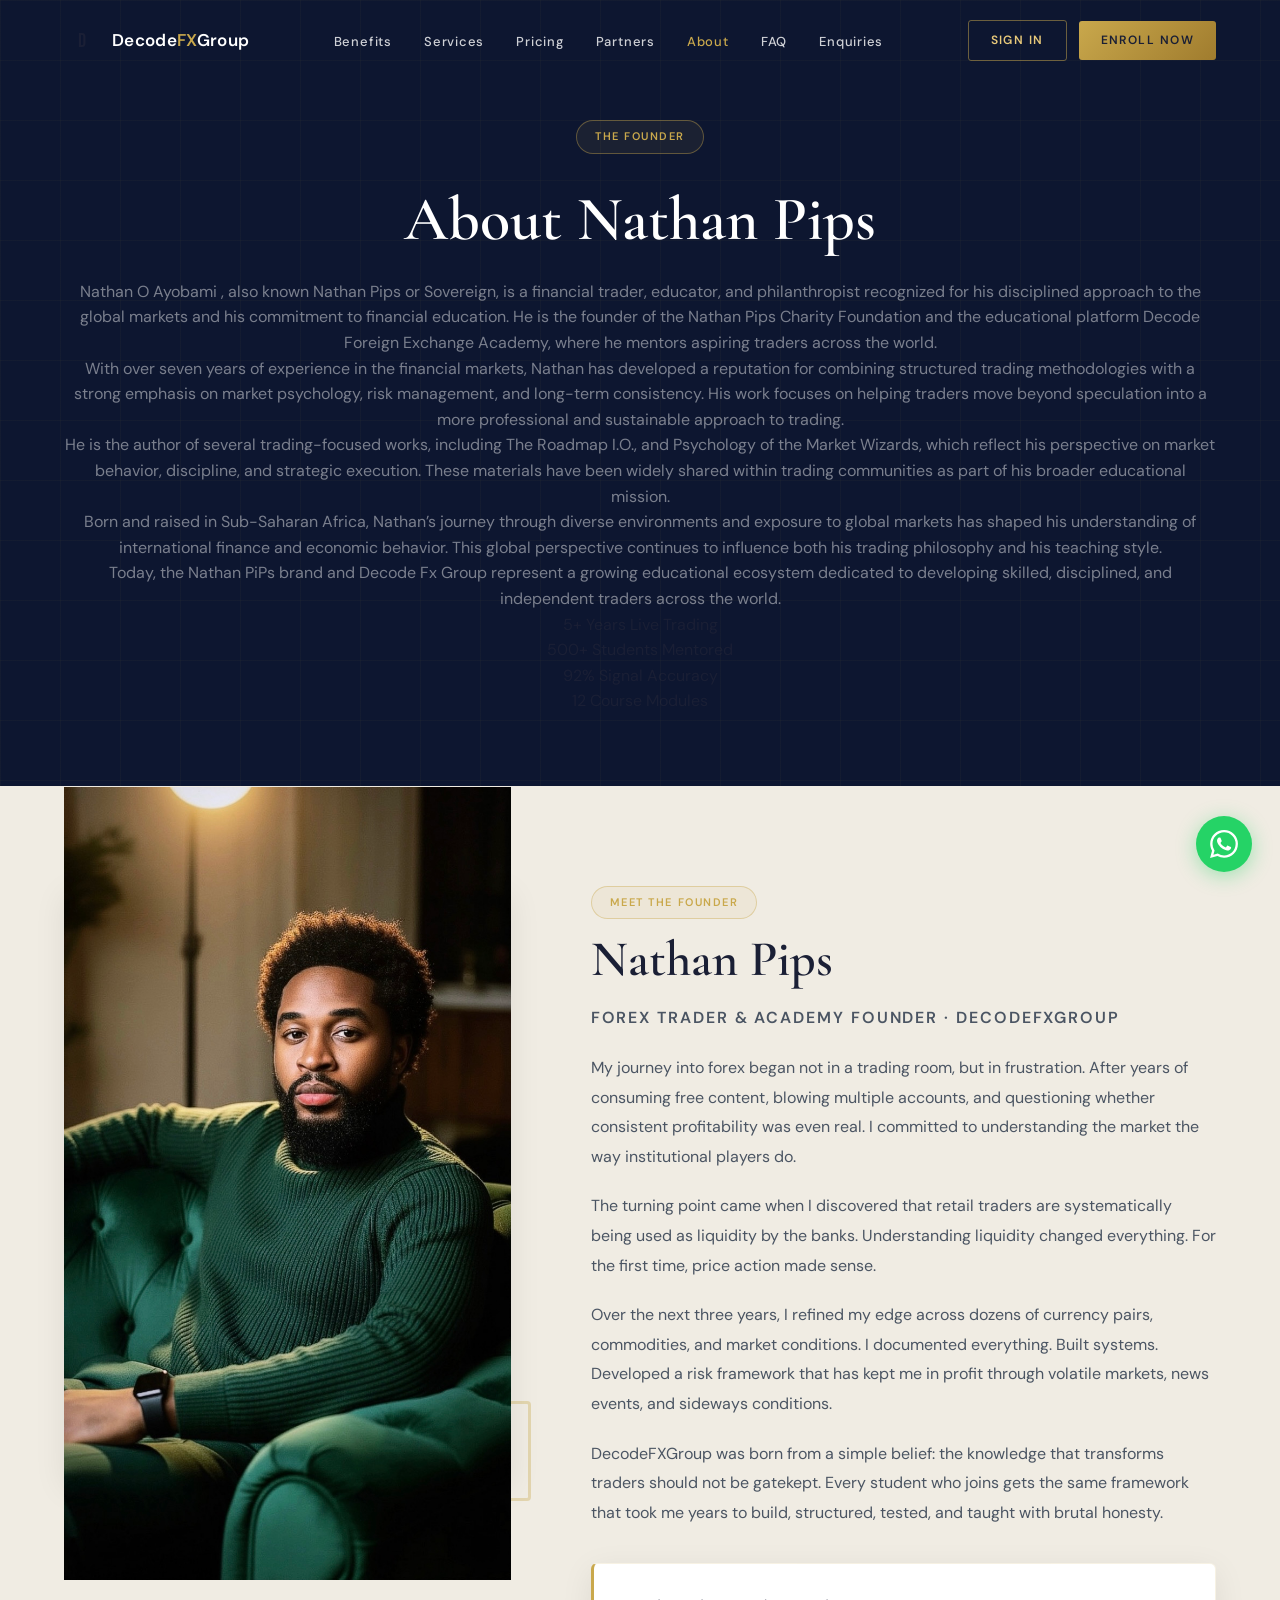
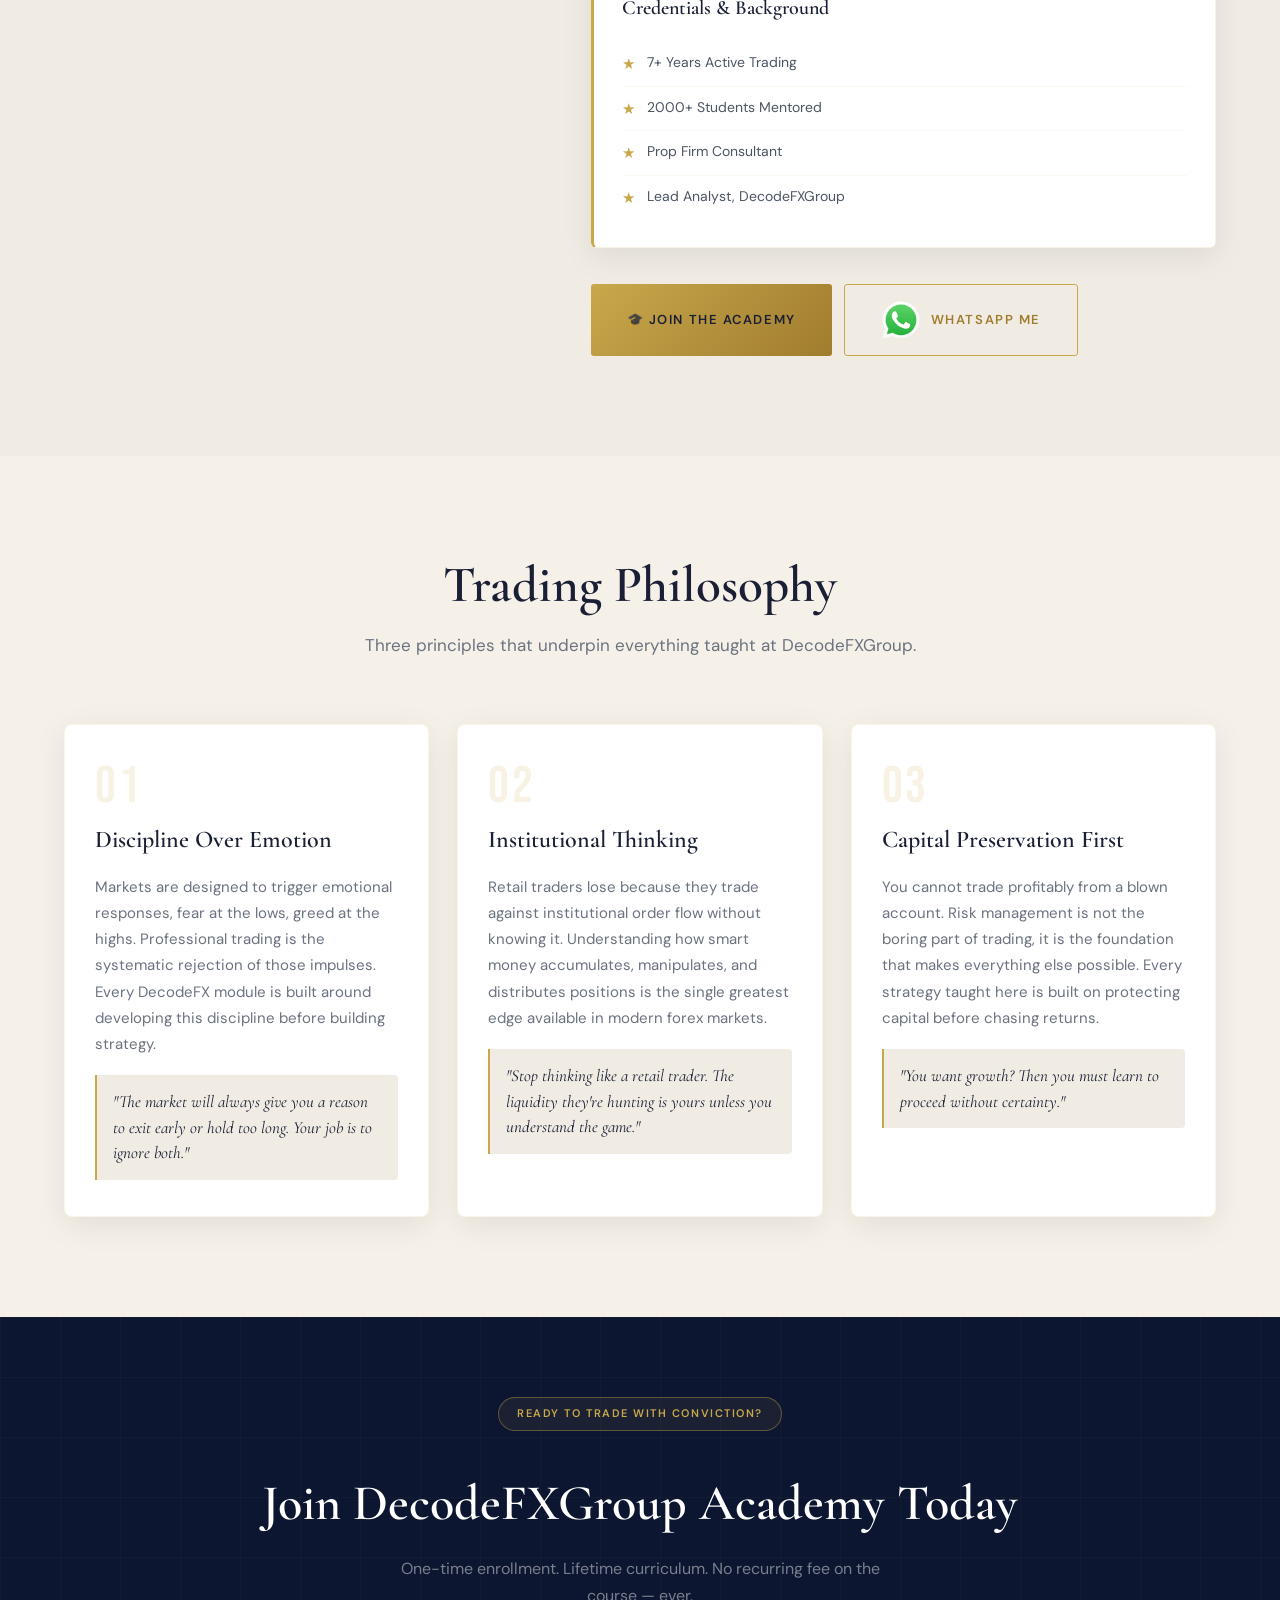
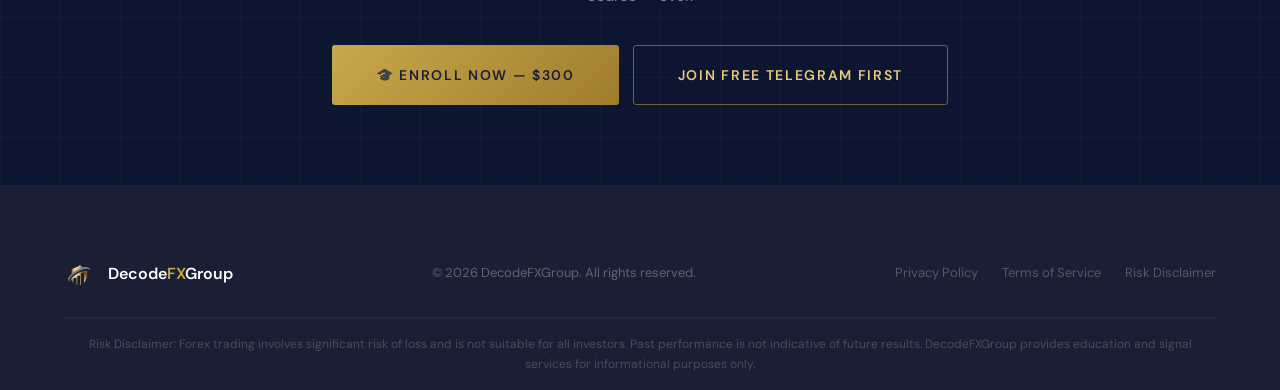
==== commit f3a78eb3: "Add files via upload updated project files with latest fix and improvements" ====
--- a/about.html
+++ b/about.html
@@ -1,274 +1,249 @@
 <!DOCTYPE html>
 <html lang="en">
 <head>
-  <meta charset="UTF-8" />
-  <meta name="viewport" content="width=device-width, initial-scale=1.0" />
-  <title>About the Founder | DecodeFXGroup</title>
-  <link rel="stylesheet" href="css/style.css" />
+<meta charset="UTF-8">
+<meta name="viewport" content="width=device-width, initial-scale=1.0">
+<title>About Nathan Pips — DecodeFXGroup</title>
+<link rel="preconnect" href="https://fonts.googleapis.com">
+<link href="https://fonts.googleapis.com/css2?family=Cormorant+Garamond:ital,wght@0,400;0,500;0,600;0,700;1,400;1,600&family=DM+Sans:wght@300;400;500;600&family=Bebas+Neue&display=swap" rel="stylesheet">
+<link rel="stylesheet" href="../css/style.css">
 </head>
 <body>
 
-  <!-- ══ NAVBAR ══════════════════════════════════════════════ -->
-  <nav class="navbar" id="navbar">
-    <div class="nav-inner">
-      <a href="index.html" class="nav-logo">
-        <img src="images/logo.png" alt="Logo" class="nav-logo-img" />
-        Decode<span>FX</span>Group
-      </a>
-      <div class="nav-desktop">
-        <ul class="nav-links">
-          <li><a href="index.html">Home</a></li>
-          <li><a href="index.html#benefits">Benefits</a></li>
-          <li><a href="index.html#services">Services</a></li>
-          <li><a href="index.html#pricing">Pricing</a></li>
-          <li><a href="index.html#partners">Partners</a></li>
-          <li><a href="about.html">About</a></li>
-          <li><a href="contact.html">FAQ</a></li>
-          <li><a href="enquiries.html">Enquiries</a></li>
-        </ul>
-        <div class="nav-cta nav-auth-area">
-          <button class="btn btn-outline" style="padding:10px 22px" data-modal="login">Sign In</button>
-          <button class="btn btn-primary" style="padding:10px 22px" data-action="enroll">Enroll Now</button>
-        </div>
-      </div>
-      <button class="hamburger" id="hamburger" aria-label="Open menu" aria-expanded="false">
-        <span></span><span></span><span></span>
-      </button>
-    </div>
-  </nav>
-
-  <!-- ══ FULLSCREEN MOBILE MENU ══════════════════════════════ -->
-  <div class="mobile-menu-overlay" id="mobileOverlay" aria-hidden="true">
-    <button class="mobile-menu-close" id="mobileClose" aria-label="Close menu">✕</button>
-    <div class="mobile-menu-logo">Decode<span>FX</span>Group</div>
-    <nav class="mobile-nav">
-      <ul class="mobile-nav-links">
-        <li><a href="index.html">Home</a></li>
-        <li><a href="index.html#benefits">Benefits</a></li>
-        <li><a href="index.html#services">Services</a></li>
-        <li><a href="index.html#pricing">Pricing</a></li>
-        <li><a href="index.html#partners">Partners</a></li>
-        <li><a href="about.html">About</a></li>
-        <li><a href="contact.html">FAQ</a></li>
-        <li><a href="enquiries.html">Enquiries</a></li>
-      </ul>
-    </nav>
-    <div class="mobile-menu-cta">
-      <button class="btn btn-outline" style="width:100%;justify-content:center;padding:16px" data-modal="login" onclick="closeMobileMenu()">Sign In</button>
-      <button class="btn btn-primary" style="width:100%;justify-content:center;padding:16px" data-action="enroll" onclick="closeMobileMenu()">🎓 Enroll Now</button>
-    </div>
-    <div class="mobile-menu-footer">
-      <a href="https://wa.me/2348173133453" target="_blank">📱 +234 817 313 3453</a>
-      <span>|</span>
-      <a href="https://t.me/decodefxgroup" target="_blank">✈️ @decodefxgroup</a>
-    </div>
-  </div>
-
-  <!-- ══ PAGE BANNER ════════════════════════════════════════ -->
-  <div class="page-banner">
-    <span class="badge">The Man Behind the Method</span>
-    <h1>About the <span class="gold">Founder</span></h1>
-    <p>The discipline, the losses, the breakthroughs — and why he built DecodeFXGroup.</p>
-  </div>
-
-  <!-- ══ FOUNDER FULL BIO ════════════════════════════════════ -->
-  <section class="section" style="background:var(--navy)">
-    <div class="container">
-      <div class="founder-grid">
-
-        <!-- Photo column -->
-        <div class="founder-photo reveal">
-          <div class="founder-img-box" style="aspect-ratio:1/1">
-            <!-- Replace with founder's actual photo -->
-            <div class="placeholder-icon">👤</div>
+<!-- ── NAVBAR ── -->
+<nav id="navbar">
+  <div class="nav-inner">
+    <div class="nav-logo">
+      <div class="nav-logo-mark">D</div>
+      <a href="index.html"><span class="nav-logo-text">Decode<span>FX</span>Group</span></a>
+    </div>
+    <ul class="nav-links">
+      <li><a href="index.html#benefits">Benefits</a></li>
+      <li><a href="index.html#services">Services</a></li>
+      <li><a href="index.html#pricing">Pricing</a></li>
+      <li><a href="index.html#partners">Partners</a></li>
+      <li><a href="about.html" style="color:var(--gold)">About</a></li>
+      <li><a href="contact.html">FAQ</a></li>
+      <li><a href="enquiries.html">Enquiries</a></li>
+    </ul>
+    <div class="nav-btn-group">
+      <a href="dashboard.html" class="btn btn-outline-light">Sign In</a>
+      <a href="enquiries.html" class="btn btn-primary">Enroll Now</a>
+    </div>
+    <button class="hamburger" id="hamburger" aria-label="Open menu">
+      <span></span><span></span><span></span>
+    </button>
+  </div>
+</nav>
+
+<!-- ── MOBILE MENU ── -->
+<div class="mobile-menu-overlay" id="mobileMenu">
+  <button class="mobile-close" id="mobileClose">✕</button>
+  <a href="index.html">Home</a>
+  <a href="index.html#services">Services</a>
+  <a href="index.html#pricing">Pricing</a>
+  <a href="about.html">About</a>
+  <a href="contact.html">FAQ</a>
+  <a href="enquiries.html">Enquiries</a>
+  <div class="mobile-menu-btns">
+    <a href="dashboard.html" class="btn btn-outline-light">Sign In</a>
+    <a href="enquiries.html" class="btn btn-primary">🎓 Enroll Now — $300</a>
+  </div>
+</div>
+
+<!-- ── PAGE BANNER ── -->
+<div class="page-banner">
+  <div class="container">
+    <div class="banner-inner">
+      <div class="banner-text">
+        <span class="badge">The Founder</span>
+        <h1>About Nathan Pips</h1>
+        <p>Nathan O Ayobami , also known Nathan Pips or Sovereign, is a financial trader, educator, and philanthropist recognized for his disciplined approach to the global markets and his commitment to financial education. He is the founder of the Nathan Pips Charity Foundation and the educational platform Decode Foreign Exchange Academy, where he mentors aspiring traders across the world.
+</p>
+<p>With over seven years of experience in the financial markets, Nathan has developed a reputation for combining structured trading methodologies with a strong emphasis on market psychology, risk management, and long-term consistency. His work focuses on helping traders move beyond speculation into a more professional and sustainable approach to trading.</p>
+ <p>He is the author of several trading-focused works, including The Roadmap I.O., and Psychology of the Market Wizards, which reflect his perspective on market behavior, discipline, and strategic execution. These materials have been widely shared within trading communities as part of his broader educational mission.
+</p>     
+<p>Born and raised in Sub-Saharan Africa, Nathan’s journey through diverse environments and exposure to global markets has shaped his understanding of international finance and economic behavior. This global perspective continues to influence both his trading philosophy and his teaching style.</p>
+<p>Today, the Nathan PiPs brand and Decode Fx Group represent a growing educational ecosystem dedicated to developing skilled, disciplined, and independent traders across the world.</p>
+</div>
+      <div class="banner-stats">
+        <div class="banner-stat">
+          <span class="num">5+</span>
+          <span class="lbl">Years Live Trading</span>
+        </div>
+        <div class="banner-stat">
+          <span class="num">500+</span>
+          <span class="lbl">Students Mentored</span>
+        </div>
+        <div class="banner-stat">
+          <span class="num">92%</span>
+          <span class="lbl">Signal Accuracy</span>
+        </div>
+        <div class="banner-stat">
+          <span class="num">12</span>
+          <span class="lbl">Course Modules</span>
+        </div>
+      </div>
+    </div>
+  </div>
+</div>
+
+<!-- ── BIO SECTION ── -->
+<section class="bio-section section">
+  <div class="container">
+    <div class="bio-inner">
+
+      <!-- Photo column -->
+      <div class="bio-photo-col reveal">
+        <div class="bio-photo-wrap">
+          <!--
+            TO USE YOUR PHOTO: Replace the placeholder div below with:
+            <img src="images/founder.jpg" alt="Nathan Pips" class="bio-photo">
+          -->
+          <div class="bio-photo-placeholder">
+            <span><img src="Images/founder2.png" alt="founder image"></span>
           </div>
-          <div class="founder-accent"></div>
-
-          <!-- Credentials box -->
-          <div style="background:var(--charcoal);border:1px solid rgba(201,168,76,0.15);border-radius:8px;padding:24px;margin-top:32px">
-            <h4 style="font-size:0.78rem;color:var(--gold);font-weight:700;letter-spacing:0.15em;text-transform:uppercase;margin-bottom:16px">Credentials</h4>
-            <ul style="font-size:0.88rem;color:var(--grey-light)">
-              <li style="padding:8px 0;border-bottom:1px solid rgba(255,255,255,0.06)">✦ 5+ Years Active Trading</li>
-              <li style="padding:8px 0;border-bottom:1px solid rgba(255,255,255,0.06)">✦ SMC & ICT Methodology Expert</li>
-              <li style="padding:8px 0;border-bottom:1px solid rgba(255,255,255,0.06)">✦ 500+ Students Mentored</li>
-              <li style="padding:8px 0;border-bottom:1px solid rgba(255,255,255,0.06)">✦ Prop Firm Consultant</li>
-              <li style="padding:8px 0">✦ Lead Analyst, DecodeFXGroup</li>
-            </ul>
-          </div>
-        </div>
-
-        <!-- Bio column -->
-        <div class="founder-content reveal">
-          <span class="badge">Founder & Lead Analyst</span>
-
-          <!-- Replace "Your Name" with the founder's actual name -->
-          <h3>[Founder's Name]</h3>
-          <p class="founder-title">🏛 Head Educator · Lead Signal Analyst · Market Structure Specialist</p>
-
-          <p>
-            <!-- ✏️ EDIT THIS: Replace with the founder's real story -->
-            My journey into forex began not in a trading room, but in frustration.
-            After years of consuming free content, blowing two accounts, and questioning whether
-            consistent profitability was even real — I committed to understanding the market the
-            way institutional players do.
-          </p>
-          <p>
-            The turning point came when I discovered that retail traders are systematically being
-            used as liquidity by the banks. Understanding Smart Money Concepts changed everything.
-            For the first time, price action made sense. Not because of indicators or signals I was
-            copying — but because I understood <em>why</em> price moved.
-          </p>
-          <p>
-            Over the next three years, I refined my edge across dozens of currency pairs,
-            commodities, and market conditions. I documented everything. Built systems.
-            Developed a risk framework that has kept me in profit through volatile markets,
-            news events, and sideways conditions.
-          </p>
-          <p>
-            DecodeFXGroup was born from a simple belief: <strong style="color:var(--gold)">the knowledge that transforms traders
-            should not be gatekept.</strong> Every student who joins gets the same framework that
-            took me years to build — structured, tested, and taught with brutal honesty.
-          </p>
-          <p>
-            This is not a get-rich-quick academy. This is a professional school for serious traders.
-            If you're ready to treat trading as a business, I'm ready to teach you how.
-          </p>
-
-          <!-- Achievements -->
-          <div class="founder-achievements">
-            <div class="achievement">
-              <span class="num">5+</span>
-              <span class="label">Years Trading</span>
-            </div>
-            <div class="achievement">
-              <span class="num">500+</span>
-              <span class="label">Students</span>
-            </div>
-            <div class="achievement">
-              <span class="num">92%</span>
-              <span class="label">Signal Accuracy</span>
-            </div>
-            <div class="achievement">
-              <span class="num">12</span>
-              <span class="label">Course Modules</span>
-            </div>
-          </div>
-
-          <br>
-
-          <!-- CTA -->
-          <div style="display:flex;gap:16px;flex-wrap:wrap">
-            <button class="btn btn-primary" data-action="enroll">🎓 Join the Academy</button>
-            <a href="https://wa.me/2348173133453" target="_blank" class="btn btn-outline">📱 WhatsApp Me</a>
-          </div>
-        </div>
-      </div>
-    </div>
-  </section>
-
-  <!-- ══ PHILOSOPHY SECTION ══════════════════════════════════ -->
-  <section class="section" style="background:var(--navy-mid)">
-    <div class="container">
-      <div class="section-heading text-center reveal">
-        <span class="badge">Our Philosophy</span>
-        <h2>We Believe in <span class="gold">Honest Trading</span></h2>
-        <div class="divider"></div>
-        <p>No smoke and mirrors. No lifestyle bait. Just professional knowledge, consistently applied.</p>
-      </div>
-
-      <div style="display:grid;grid-template-columns:repeat(auto-fit,minmax(280px,1fr));gap:28px;margin-top:60px">
-
-        <div class="feature-card reveal reveal-delay-1">
-          <div class="feature-icon">📐</div>
-          <h3>Discipline Over Emotion</h3>
-          <p>Every trade is a calculated decision. We teach traders to follow process, not feelings — because the market does not reward impulse.</p>
-        </div>
-
-        <div class="feature-card reveal reveal-delay-2">
-          <div class="feature-icon">🔭</div>
-          <h3>Institutional Thinking</h3>
-          <p>We teach you to see the market the way banks and hedge funds see it. Understanding where the money is going, not following where retail goes.</p>
-        </div>
-
-        <div class="feature-card reveal reveal-delay-3">
-          <div class="feature-icon">🔒</div>
-          <h3>Capital Preservation First</h3>
-          <p>You cannot make money you do not have. Protecting your trading account is the #1 priority — profit is a byproduct of discipline.</p>
-        </div>
-
-      </div>
-    </div>
-  </section>
-
-  <!-- ══ CTA ════════════════════════════════════════════════ -->
-  <section class="urgency-banner">
-    <div class="container" style="position:relative;z-index:1">
-      <span class="badge">Ready?</span>
-      <h2>Start Your <span class="gold">Professional Journey</span></h2>
-      <p>One enrolment. Lifetime access to the course. 30 days of live signals. A community of serious traders.</p>
-      <br>
-      <button class="btn btn-primary" style="font-size:1rem;padding:18px 48px" data-action="enroll">
-        🎓 Enroll in DecodeFXGroup — $300
-      </button>
-    </div>
-  </section>
-
-  <!-- ══ FOOTER ══════════════════════════════════════════════ -->
-  <footer style="background:var(--navy);border-top:1px solid rgba(201,168,76,0.1);padding:32px 24px;text-align:center">
-    <p style="font-size:0.82rem;color:var(--grey)">
-      © 2025 DecodeFXGroup. All rights reserved. Trading involves significant risk.
-    </p>
-  </footer>
-
-  <!-- ══ WHATSAPP FLOAT ══════════════════════════════════════ -->
-  <a href="https://wa.me/2348173133453" class="whatsapp-float" target="_blank" aria-label="WhatsApp">📱</a>
-
-  <!-- ══ LOGIN MODAL ═════════════════════════════════════════ -->
-  <div class="modal-overlay" id="loginModal">
-    <div class="modal">
-      <button class="modal-close">✕</button>
-      <h2>Welcome <span class="gold">Back</span></h2>
-      <p>Sign in to access your academy and signals dashboard.</p>
-      <form id="loginForm">
-        <div class="form-group">
-          <label>Email Address</label>
-          <input type="email" name="email" placeholder="trader@example.com" required />
-        </div>
-        <div class="form-group">
-          <label>Password</label>
-          <input type="password" name="password" placeholder="••••••••" required />
-        </div>
-        <button type="submit" class="btn btn-primary" style="width:100%;justify-content:center;margin-top:8px">Sign In</button>
-      </form>
-      <p class="form-switch">Don't have an account? <a href="#" data-switch-modal="registerModal">Create one →</a></p>
-    </div>
-  </div>
-
-  <!-- ══ REGISTER MODAL ══════════════════════════════════════ -->
-  <div class="modal-overlay" id="registerModal">
-    <div class="modal">
-      <button class="modal-close">✕</button>
-      <h2>Start Your <span class="gold">Journey</span></h2>
-      <p>Create your account and enrol in the academy today.</p>
-      <form id="registerForm">
-        <div class="form-group">
-          <label>Full Name</label>
-          <input type="text" name="name" placeholder="Your full name" required />
-        </div>
-        <div class="form-group">
-          <label>Email Address</label>
-          <input type="email" name="email" placeholder="trader@example.com" required />
-        </div>
-        <div class="form-group">
-          <label>Password</label>
-          <input type="password" name="password" placeholder="Min. 8 characters" required />
-        </div>
-        <button type="submit" class="btn btn-primary" style="width:100%;justify-content:center;margin-top:8px">Create Account</button>
-      </form>
-      <p class="form-switch">Already enrolled? <a href="#" data-switch-modal="loginModal">Sign in →</a></p>
-    </div>
-  </div>
-
-  <script src="js/script.js"></script>
+          <div class="bio-deco"></div>
+        </div>
+        <div class="bio-social">
+          <a href="https://instagram.com/thenathanpips" class="bio-social-btn" target="_blank">
+            <svg viewBox="0 0 24 24"><path d="M12 2.163c3.204 0 3.584.012 4.85.07 3.252.148 4.771 1.691 4.919 4.919.058 1.265.069 1.645.069 4.849 0 3.205-.012 3.584-.069 4.849-.149 3.225-1.664 4.771-4.919 4.919-1.266.058-1.644.07-4.85.07-3.204 0-3.584-.012-4.849-.07-3.26-.149-4.771-1.699-4.919-4.92-.058-1.265-.07-1.644-.07-4.849 0-3.204.013-3.583.07-4.849.149-3.227 1.664-4.771 4.919-4.919 1.266-.057 1.645-.069 4.849-.069zM12 0C8.741 0 8.333.014 7.053.072 2.695.272.273 2.69.073 7.052.014 8.333 0 8.741 0 12c0 3.259.014 3.668.072 4.948.2 4.358 2.618 6.78 6.98 6.98C8.333 23.986 8.741 24 12 24c3.259 0 3.668-.014 4.948-.072 4.354-.2 6.782-2.618 6.979-6.98.059-1.28.073-1.689.073-4.948 0-3.259-.014-3.667-.072-4.947-.196-4.354-2.617-6.78-6.979-6.98C15.668.014 15.259 0 12 0zm0 5.838a6.162 6.162 0 100 12.324 6.162 6.162 0 000-12.324zM12 16a4 4 0 110-8 4 4 0 010 8zm6.406-11.845a1.44 1.44 0 100 2.881 1.44 1.44 0 000-2.881z"/></svg>
+            @nathan_pips
+          </a>
+          <a href="https://t.me/Nathanpips_bot" class="bio-social-btn" target="_blank">
+            <svg viewBox="0 0 24 24"><path d="M12 0C5.373 0 0 5.373 0 12s5.373 12 12 12 12-5.373 12-12S18.627 0 12 0zm5.562 8.248l-1.97 9.282c-.145.658-.537.818-1.084.508l-3-2.21-1.447 1.394c-.16.16-.295.295-.605.295l.213-3.053 5.56-5.023c.242-.213-.054-.333-.373-.12l-6.871 4.326-2.962-.924c-.643-.204-.657-.643.136-.953l11.57-4.461c.537-.194 1.006.131.833.939z"/></svg>
+            Telegram
+          </a>
+        </div>
+      </div>
+
+      <!-- Bio content column -->
+      <div class="bio-content reveal reveal-delay-1">
+        <span class="badge">Meet the Founder</span>
+        <h2>Nathan Pips</h2>
+        <p class="bio-title">Forex Trader &amp; Academy Founder · DecodeFXGroup</p>
+
+        <p>My journey into forex began not in a trading room, but in frustration. After years of consuming free content, blowing multiple accounts, and questioning whether consistent profitability was even real. I committed to understanding the market the way institutional players do.</p>
+
+        <p>The turning point came when I discovered that retail traders are systematically being used as liquidity by the banks. Understanding liquidity changed everything. For the first time, price action made sense.</p>
+
+        <p>Over the next three years, I refined my edge across dozens of currency pairs, commodities, and market conditions. I documented everything. Built systems. Developed a risk framework that has kept me in profit through volatile markets, news events, and sideways conditions.</p>
+
+        <p>DecodeFXGroup was born from a simple belief: the knowledge that transforms traders should not be gatekept. Every student who joins gets the same framework that took me years to build, structured, tested, and taught with brutal honesty.</p>
+        <pThis is not a get-rich-quick academy. This is a professional school for serious traders. If you're ready to treat trading as a business, A group of proffesional traders and certified risk managers at Decode fx academy alongside myself are ready to hold your hands and lead you to profitability.></p>
+        <div class="credentials-card">
+          <h4>Credentials &amp; Background</h4>
+          <ul class="credentials-list">
+            <li><span class="cred-icon">★</span>  7+ Years Active Trading</li>
+            <li><span class="cred-icon">★</span> 2000+ Students Mentored</li>
+            <li><span class="cred-icon">★</span> Prop Firm Consultant</li>
+            <li><span class="cred-icon">★</span>  Lead Analyst, DecodeFXGroup</li>
+             
+          </ul>
+        </div>
+
+        <div class="bio-actions">
+          <a href="enquiries.html" class="btn btn-primary">🎓 JOIN THE ACADEMY</a>
+          <a href="https://wa.me/2348173133453?text=Hello%20Nathan%2C%20I%20want%20to%20learn%20more%20about%20DecodeFXGroup..." class="btn btn-outline" target="_blank"><img src="Images/whatsapp2.png"
+            alt="whatsapp logo" height="40px" width="40px">  WhatsApp Me</a>
+        </div>
+      </div>
+    </div>
+  </div>
+</section>
+
+<!-- ── PHILOSOPHY ── -->
+<section class="philosophy section">
+  <div class="container">
+    <div class="section-heading reveal">
+      <h2>Trading Philosophy</h2>
+      <p>Three principles that underpin everything taught at DecodeFXGroup.</p>
+      <div class="section-divider"></div>
+    </div>
+    <div class="philosophy-grid">
+      <div class="philosophy-card reveal">
+        <div class="phil-num">01</div>
+        <h3>Discipline Over Emotion</h3>
+        <p>Markets are designed to trigger emotional responses,  fear at the lows, greed at the highs. Professional trading is the systematic rejection of those impulses. Every DecodeFX module is built around developing this discipline before building strategy.</p>
+        <div class="phil-quote">
+          <em>"The market will always give you a reason to exit early or hold too long. Your job is to ignore both."</em>
+        </div>
+      </div>
+      <div class="philosophy-card reveal reveal-delay-1">
+        <div class="phil-num">02</div>
+        <h3>Institutional Thinking</h3>
+        <p>Retail traders lose because they trade against institutional order flow without knowing it. Understanding how smart money accumulates, manipulates, and distributes positions is the single greatest edge available in modern forex markets.</p>
+        <div class="phil-quote">
+          <em>"Stop thinking like a retail trader. The liquidity they're hunting is yours unless you understand the game."</em>
+        </div>
+      </div>
+      <div class="philosophy-card reveal reveal-delay-2">
+        <div class="phil-num">03</div>
+        <h3>Capital Preservation First</h3>
+        <p>You cannot trade profitably from a blown account. Risk management is not the boring part of trading, it is the foundation that makes everything else possible. Every strategy taught here is built on protecting capital before chasing returns.</p>
+        <div class="phil-quote">
+          <em>"You want growth? Then you must learn to proceed without certainty."</em>
+        </div>
+      </div>
+    </div>
+  </div>
+</section>
+
+<!-- ── CTA BANNER ── -->
+<section class="cta-banner">
+  <div class="container">
+    <div class="cta-banner-inner">
+      <span class="badge" style="margin-bottom:16px;display:inline-flex">Ready to Trade With Conviction?</span>
+      <h2>Join DecodeFXGroup Academy Today</h2>
+      <p>One-time enrollment. Lifetime curriculum.  No recurring fee on the course — ever.</p>
+      <div class="cta-banner-actions">
+        <a href="enquiries.html" class="btn btn-primary" style="font-size:14px;padding:18px 44px">🎓 Enroll Now — $300</a>
+        <a href="https://t.me/decodefxgroup" class="btn btn-outline-light" style="font-size:14px;padding:18px 44px" target="_blank">Join Free Telegram First</a>
+      </div>
+    </div>
+  </div>
+</section>
+
+<!-- ── FOOTER ── -->
+<footer>
+  <div class="container">
+    <div class="footer-simple">
+      <div style="display:flex;align-items:center;gap:12px">
+        <div style="width:32px;height:32px;border-radius:3px;display:flex;align-items:center;justify-content:center;font-family:'Bebas Neue',sans-serif;font-size:18px;color:var(--navy)">
+          <img src="Images/logo2.png" alt="website logo">
+        </div>
+        <span style="font-size:16px;font-weight:600;color:#fff">Decode<span style="color:var(--gold)">FX</span>Group</span>
+      </div>
+      <p>© 2026 DecodeFXGroup. All rights reserved.</p>
+      <div class="footer-links">
+        <a href="#">Privacy Policy</a>
+        <a href="#">Terms of Service</a>
+        <a href="#">Risk Disclaimer</a>
+      </div>
+    </div>
+    <p class="risk-disclaimer">Risk Disclaimer: Forex trading involves significant risk of loss and is not suitable for all investors. Past performance is not indicative of future results. DecodeFXGroup provides education and signal services for informational purposes only.</p>
+  </div>
+</footer>
+
+<!-- ── WHATSAPP FLOAT ── -->
+<a href="https://wa.me/2348173133453?text=Hello%20DecodeFXGroup..." class="wa-float" target="_blank" aria-label="Chat on WhatsApp">
+  <svg viewBox="0 0 24 24"><path d="M17.472 14.382c-.297-.149-1.758-.867-2.03-.967-.273-.099-.471-.148-.67.15-.197.297-.767.966-.94 1.164-.173.199-.347.223-.644.075-.297-.15-1.255-.463-2.39-1.475-.883-.788-1.48-1.761-1.653-2.059-.173-.297-.018-.458.13-.606.134-.133.298-.347.446-.52.149-.174.198-.298.298-.497.099-.198.05-.371-.025-.52-.075-.149-.669-1.612-.916-2.207-.242-.579-.487-.5-.669-.51-.173-.008-.371-.01-.57-.01-.198 0-.52.074-.792.372-.272.297-1.04 1.016-1.04 2.479 0 1.462 1.065 2.875 1.213 3.074.149.198 2.096 3.2 5.077 4.487.709.306 1.262.489 1.694.625.712.227 1.36.195 1.871.118.571-.085 1.758-.719 2.006-1.413.248-.694.248-1.289.173-1.413-.074-.124-.272-.198-.57-.347m-5.421 7.403h-.004a9.87 9.87 0 01-5.031-1.378l-.361-.214-3.741.982.998-3.648-.235-.374a9.86 9.86 0 01-1.51-5.26c.001-5.45 4.436-9.884 9.888-9.884 2.64 0 5.122 1.03 6.988 2.898a9.825 9.825 0 012.893 6.994c-.003 5.45-4.437 9.884-9.885 9.884m8.413-18.297A11.815 11.815 0 0012.05 0C5.495 0 .16 5.335.157 11.892c0 2.096.547 4.142 1.588 5.945L.057 24l6.305-1.654a11.882 11.882 0 005.683 1.448h.005c6.554 0 11.89-5.335 11.893-11.893a11.821 11.821 0 00-3.48-8.413z"/></svg>
+</a>
+
+<script>
+(function(){
+  const nav=document.getElementById('navbar');
+  window.addEventListener('scroll',()=>nav.classList.toggle('scrolled',window.scrollY>60));
+  const hamburger=document.getElementById('hamburger'),mobileMenu=document.getElementById('mobileMenu');
+  function openMenu(){mobileMenu.classList.add('open');hamburger.classList.add('open');document.body.style.overflow='hidden'}
+  function closeMenu(){mobileMenu.classList.remove('open');hamburger.classList.remove('open');document.body.style.overflow=''}
+  hamburger.addEventListener('click',openMenu);
+  document.getElementById('mobileClose').addEventListener('click',closeMenu);
+  document.querySelectorAll('.mobile-menu-overlay a').forEach(a=>a.addEventListener('click',closeMenu));
+  document.addEventListener('keydown',e=>{if(e.key==='Escape')closeMenu()});
+  const obs=new IntersectionObserver(e=>e.forEach(en=>{if(en.isIntersecting){en.target.classList.add('revealed');obs.unobserve(en.target)}}),{threshold:.12});
+  document.querySelectorAll('.reveal').forEach(el=>obs.observe(el));
+})();
+</script>
 </body>
 </html>
--- a/css/style.css
+++ b/css/style.css
@@ -1,94 +1,161 @@
-/* ============================================================
-   DecodeFXGroup — Complete Stylesheet
-   Theme: Cream / Gold / Navy — Premium Luxury
-   ============================================================ */
-
-@import url('https://fonts.googleapis.com/css2?family=Cormorant+Garamond:wght@400;500;600;700&family=DM+Sans:wght@300;400;500;600&family=Bebas+Neue&display=swap');
-
-/* ── CSS Variables ────────────────────────────────────────── */
+/*
+ * ============================================================
+ * DecodeFXGroup — Master Stylesheet
+ * style.css  |  Version 1.0
+ * ============================================================
+ * Import this in every HTML page:
+ *   <link rel="stylesheet" href="css/style.css">
+ *
+ * TABLE OF CONTENTS
+ *  1.  Google Fonts import
+ *  2.  CSS Custom Properties (design tokens)
+ *  3.  Reset & base
+ *  4.  Utility classes
+ *  5.  Button system
+ *  6.  Badge / pill
+ *  7.  Section & heading helpers
+ *  8.  Scroll-reveal animation
+ *  9.  Toast notification
+ * 10.  WhatsApp float button
+ * 11.  Navbar (shared)
+ * 12.  Mobile menu overlay
+ * 13.  Page banner (inner pages)
+ * 14.  Hero section (index)
+ * 15.  Benefits / image cards
+ * 16.  Services cards
+ * 17.  Curriculum section
+ * 18.  Testimonials carousel
+ * 19.  Pricing cards
+ * 20.  Urgency / countdown banner
+ * 21.  Terms & Conditions (flyer)
+ * 22.  Founder section (index preview)
+ * 23.  Trusted Partners row
+ * 24.  Certifications + lightbox
+ * 25.  Footer (dark)
+ * 26.  About page — bio section
+ * 27.  About page — philosophy cards
+ * 28.  About page — CTA banner
+ * 29.  Contact / FAQ
+ * 30.  Enquiries page
+ * 31.  Dashboard / Academy / Account — sidebar layout
+ * 32.  Dashboard stat cards
+ * 33.  Dashboard signal cards
+ * 34.  Academy module cards
+ * 35.  Account subscription card
+ * 36.  Auth modal
+ * 37.  Responsive — 1024px
+ * 38.  Responsive — 768px
+ * 39.  Responsive — 480px
+ * ============================================================
+ */
+
+/* ══════════════════════════════════════════
+   1. GOOGLE FONTS
+══════════════════════════════════════════ */
+@import url('https://fonts.googleapis.com/css2?family=Cormorant+Garamond:ital,wght@0,400;0,500;0,600;0,700;1,400;1,500;1,600&family=DM+Sans:wght@300;400;500;600&family=Bebas+Neue&display=swap');
+
+/* ══════════════════════════════════════════
+   2. CSS CUSTOM PROPERTIES
+══════════════════════════════════════════ */
 :root {
+  /* Backgrounds */
   --cream:        #f5f0e8;
   --cream-mid:    #f0ece3;
   --cream-deep:   #e8e3d8;
   --white-card:   #ffffff;
+
+  /* Dark palette */
   --navy:         #1a1f35;
   --navy-mid:     #0d1630;
   --navy-light:   #112040;
   --charcoal:     #1c2333;
   --charcoal-2:   #232b3e;
+
+  /* Gold — signature accent */
   --gold:         #c9a84c;
   --gold-light:   #e8c97a;
   --gold-dark:    #a07c2e;
+
+  /* Text hierarchy */
   --text-dark:    #1a1f35;
   --text-body:    #4b5563;
   --text-muted:   #6b7280;
   --text-light:   #9ca3af;
+
+  /* Feedback */
+  --success:      #4caf8a;
   --danger:       #e05252;
-  --success:      #4caf8a;
-  --font-display: 'Cormorant Garamond', serif;
-  --font-body:    'DM Sans', sans-serif;
-  --font-impact:  'Bebas Neue', cursive;
-  --section-pad:  100px 0;
-  --container:    1200px;
-  --gold-glow:    0 0 30px rgba(201,168,76,0.25);
-  --card-shadow:  0 8px 32px rgba(0,0,0,0.08);
-  --transition:   all 0.35s cubic-bezier(0.4,0,0.2,1);
-}
-
-/* ── Reset ────────────────────────────────────────────────── */
-*, *::before, *::after { margin: 0; padding: 0; box-sizing: border-box; }
-html { scroll-behavior: smooth; font-size: 16px; }
+
+  /* Shadows */
+  --card-shadow:      0 8px 32px rgba(0,0,0,0.08);
+  --card-shadow-dark: 0 20px 60px rgba(0,0,0,0.4);
+  --gold-glow:        0 0 30px rgba(201,168,76,0.25);
+
+  /* Layout */
+  --sidebar-width: 260px;
+  --container-max: 1200px;
+  --section-pad:   100px;
+  --section-pad-m: 70px;
+}
+
+/* ══════════════════════════════════════════
+   3. RESET & BASE
+══════════════════════════════════════════ */
+*, *::before, *::after {
+  box-sizing: border-box;
+  margin: 0;
+  padding: 0;
+}
+html { scroll-behavior: smooth; }
+html, body { height: 100%; }
+
 body {
-  font-family: var(--font-body);
-  background-color: var(--cream);
+  font-family: 'DM Sans', sans-serif;
+  background: var(--cream);
   color: var(--text-dark);
-  line-height: 1.7;
   overflow-x: hidden;
-}
-a   { text-decoration: none; color: inherit; }
+  line-height: 1.6;
+}
+
+/* App-shell pages (dashboard, academy, account) */
+body.app-shell {
+  display: flex;
+  overflow: hidden;
+}
+
 img { max-width: 100%; display: block; }
-ul  { list-style: none; }
-
-/* ── Utilities ────────────────────────────────────────────── */
+a { text-decoration: none; color: inherit; }
+
+/* ══════════════════════════════════════════
+   4. UTILITY CLASSES
+══════════════════════════════════════════ */
 .container {
-  max-width: var(--container);
+  max-width: var(--container-max);
   margin: 0 auto;
   padding: 0 24px;
 }
-.section     { padding: var(--section-pad); }
-.gold        { color: var(--gold); }
-.text-center { text-align: center; }
-
-.badge {
-  display: inline-block;
-  font-size: 0.72rem;
-  font-weight: 600;
-  letter-spacing: 0.2em;
-  text-transform: uppercase;
-  color: var(--gold-dark);
-  background: rgba(160,124,46,0.1);
-  border: 1px solid rgba(160,124,46,0.3);
-  padding: 6px 18px;
-  border-radius: 2px;
-  margin-bottom: 20px;
-}
-
-/* ── Buttons ──────────────────────────────────────────────── */
+.section { padding: var(--section-pad) 0; }
+.gold     { color: var(--gold); }
+.gold-dark{ color: var(--gold-dark); }
+
+/* ══════════════════════════════════════════
+   5. BUTTON SYSTEM
+══════════════════════════════════════════ */
 .btn {
   display: inline-flex;
   align-items: center;
   gap: 10px;
   padding: 15px 36px;
   border-radius: 3px;
-  font-family: var(--font-body);
+  font-family: 'DM Sans', sans-serif;
+  font-size: 13px;
   font-weight: 600;
-  font-size: 0.88rem;
-  letter-spacing: 0.12em;
+  letter-spacing: .12em;
   text-transform: uppercase;
   cursor: pointer;
   border: none;
-  transition: var(--transition);
-  position: relative;
+  transition: all .35s cubic-bezier(.4,0,.2,1);
+  text-decoration: none;
 }
 .btn-primary {
   background: linear-gradient(135deg, var(--gold), var(--gold-dark));
@@ -101,89 +168,216 @@
 }
 .btn-outline {
   background: transparent;
+  border: 1px solid var(--gold);
   color: var(--gold-dark);
-  border: 1px solid var(--gold);
 }
 .btn-outline:hover {
   background: rgba(201,168,76,0.1);
   transform: translateY(-2px);
 }
-
-/* ── Section Headings ─────────────────────────────────────── */
-.section-heading { margin-bottom: 60px; }
+.btn-outline-light {
+  background: transparent;
+  border: 1px solid rgba(201,168,76,0.5);
+  color: var(--gold-light);
+}
+.btn-outline-light:hover {
+  background: rgba(201,168,76,0.1);
+  border-color: var(--gold);
+  transform: translateY(-2px);
+}
+
+/* Small variant (used inside sidebar layouts) */
+.btn-sm {
+  display: inline-flex;
+  align-items: center;
+  gap: 6px;
+  padding: 9px 20px;
+  border-radius: 3px;
+  font-family: 'DM Sans', sans-serif;
+  font-size: 12px;
+  font-weight: 600;
+  letter-spacing: .08em;
+  text-transform: uppercase;
+  cursor: pointer;
+  border: none;
+  transition: all .3s;
+  text-decoration: none;
+}
+.btn-sm-primary  { background: linear-gradient(135deg, var(--gold), var(--gold-dark)); color: var(--navy); }
+.btn-sm-primary:hover { opacity: .9; }
+.btn-sm-outline  { background: transparent; border: 1px solid rgba(201,168,76,0.3); color: var(--gold-dark); }
+.btn-sm-outline:hover { background: rgba(201,168,76,0.08); }
+.btn-sm-danger   { background: transparent; border: 1px solid rgba(224,82,82,0.3); color: var(--danger); }
+.btn-sm-danger:hover { background: rgba(224,82,82,0.06); }
+
+/* ══════════════════════════════════════════
+   6. BADGE / PILL
+══════════════════════════════════════════ */
+.badge {
+  display: inline-flex;
+  align-items: center;
+  gap: 8px;
+  padding: 7px 18px;
+  border: 1px solid rgba(201,168,76,0.4);
+  border-radius: 50px;
+  font-size: 11px;
+  font-weight: 600;
+  letter-spacing: .14em;
+  text-transform: uppercase;
+  color: var(--gold);
+  background: rgba(201,168,76,0.08);
+}
+
+/* ══════════════════════════════════════════
+   7. SECTION & HEADING HELPERS
+══════════════════════════════════════════ */
+.section-heading {
+  text-align: center;
+  margin-bottom: 64px;
+}
 .section-heading h2 {
-  font-family: var(--font-display);
-  font-size: clamp(2rem,4vw,3rem);
-  font-weight: 700;
-  line-height: 1.2;
+  font-family: 'Cormorant Garamond', serif;
+  font-size: clamp(36px, 4vw, 52px);
+  font-weight: 600;
+  color: var(--text-dark);
+  line-height: 1.15;
   margin-bottom: 16px;
-  color: var(--text-dark);
 }
 .section-heading p {
-  font-size: 1rem;
-  color: var(--text-body);
+  font-size: 17px;
+  color: var(--text-muted);
   max-width: 560px;
-}
-.section-heading.text-center p { margin: 0 auto; }
+  margin: 0 auto;
+  line-height: 1.7;
+}
 .divider {
-  width: 60px;
+  width: 48px;
   height: 2px;
   background: linear-gradient(90deg, var(--gold), transparent);
-  margin: 20px 0;
-}
-.text-center .divider { margin: 20px auto; }
-
-/* ══════════════════════════════════════════════════════════ */
-/* ══════════════════════════════════════════════════════════ */
-/* NAVBAR — Desktop                                           */
-/* ══════════════════════════════════════════════════════════ */
-.navbar {
+  margin: 20px auto 0;
+}
+
+/* ══════════════════════════════════════════
+   8. SCROLL-REVEAL ANIMATION
+══════════════════════════════════════════ */
+.reveal {
+  opacity: 0;
+  transform: translateY(32px);
+  transition: opacity .7s ease, transform .7s ease;
+}
+.reveal.revealed      { opacity: 1; transform: translateY(0); }
+.reveal-delay-1       { transition-delay: .1s; }
+.reveal-delay-2       { transition-delay: .2s; }
+.reveal-delay-3       { transition-delay: .3s; }
+.reveal-delay-4       { transition-delay: .4s; }
+
+/* ══════════════════════════════════════════
+   9. TOAST NOTIFICATION
+══════════════════════════════════════════ */
+.toast {
   position: fixed;
-  top: 0; left: 0; right: 0;
-  z-index: 500;              /* Below mobile menu overlay */
-  padding: 0 24px;
-  transition: var(--transition);
-}
-.navbar.scrolled {
-  background: rgba(245,240,232,0.97);
-  backdrop-filter: blur(20px);
-  -webkit-backdrop-filter: blur(20px);
+  bottom: 80px;
+  left: 50%;
+  transform: translateX(-50%) translateY(20px);
+  background: var(--navy);
+  border: 1px solid rgba(201,168,76,0.3);
+  color: var(--gold-light);
+  padding: 12px 24px;
+  border-radius: 4px;
+  font-size: 14px;
+  opacity: 0;
+  transition: all .35s;
+  z-index: 9998;
+  pointer-events: none;
+  white-space: nowrap;
+}
+.toast.show {
+  opacity: 1;
+  transform: translateX(-50%) translateY(0);
+}
+
+/* ══════════════════════════════════════════
+   10. WHATSAPP FLOAT BUTTON
+══════════════════════════════════════════ */
+.wa-float {
+  position: fixed;
+  bottom: 28px;
+  right: 28px;
+  z-index: 999;
+  width: 56px;
+  height: 56px;
+  background: #25d366;
+  border-radius: 50%;
+  display: flex;
+  align-items: center;
+  justify-content: center;
+  box-shadow: 0 4px 20px rgba(37,211,102,0.4);
+  animation: wa-pulse 2.5s infinite;
+  transition: z-index 0s;
+}
+.wa-float svg { width: 28px; height: 28px; fill: #fff; }
+body.menu-open .wa-float { z-index: 100; }
+
+@keyframes wa-pulse {
+  0%, 100% { box-shadow: 0 4px 20px rgba(37,211,102,0.4); }
+  50%       { box-shadow: 0 4px 40px rgba(37,211,102,0.6), 0 0 0 8px rgba(37,211,102,0.1); }
+}
+
+/* ══════════════════════════════════════════
+   11. NAVBAR
+══════════════════════════════════════════ */
+nav {
+  position: fixed;
+  top: 0;
+  width: 100%;
+  z-index: 500;
+  transition: all .4s ease;
+  padding: 0;
+}
+.nav-inner {
+  display: flex;
+  align-items: center;
+  justify-content: space-between;
+  padding: 20px 24px;
+  max-width: var(--container-max);
+  margin: 0 auto;
+  transition: padding .4s ease;
+}
+nav.scrolled {
+  background: rgba(245,240,232,0.95);
+  backdrop-filter: blur(12px);
   border-bottom: 1px solid rgba(201,168,76,0.15);
-  box-shadow: 0 4px 20px rgba(0,0,0,0.08);
-}
-.nav-inner {
-  max-width: var(--container);
-  margin: 0 auto;
-  display: flex;
-  align-items: center;
-  justify-content: space-between;
-  height: 80px;
-}
+  box-shadow: 0 4px 24px rgba(0,0,0,0.08);
+}
+nav.scrolled .nav-inner { padding: 14px 24px; }
 
 /* Logo */
-.nav-logo {
-  font-family: var(--font-display);
-  font-size: 1.6rem;
-  font-weight: 700;
-  color: var(--white-card);
-  display: flex;
-  align-items: center;
-  gap: 10px;
-  z-index: 10;
-  position: relative;
-}
-.navbar.scrolled .nav-logo { color: var(--navy); }
-.nav-logo span  { color: var(--gold); }
-.nav-logo-img   { width: 40px; height: 40px; object-fit: contain; border-radius: 4px; }
-
-/* Desktop nav wrapper */
-.nav-desktop {
-  display: flex;
-  align-items: center;
-  gap: 36px;
-}
-
-/* Nav links — desktop */
+.nav-logo { display: flex; align-items: center; gap: 12px; z-index: 10; }
+.nav-logo-mark {
+  width: 36px;
+  height: 36px;
+  
+  border-radius: 4px;
+  display: flex;
+  align-items: center;
+  justify-content: center;
+  font-family: 'Bebas Neue', sans-serif;
+  font-size: 20px;
+  color: var(--navy);
+  letter-spacing: 1px;
+  flex-shrink: 0;
+}
+.nav-logo-text {
+  font-family: 'DM Sans', sans-serif;
+  font-size: 17px;
+  font-weight: 600;
+  color: #fff;
+  letter-spacing: .02em;
+}
+.nav-logo-text span { color: var(--gold); }
+nav.scrolled .nav-logo-text { color: var(--text-dark); }
+
+/* Links */
 .nav-links {
   display: flex;
   align-items: center;
@@ -191,824 +385,1247 @@
   list-style: none;
 }
 .nav-links a {
-  font-size: 0.82rem;
+  font-size: 13px;
   font-weight: 500;
-  letter-spacing: 0.1em;
-  text-transform: uppercase;
-  color: rgba(255,255,255,0.85);
-  transition: var(--transition);
-  position: relative;
-  white-space: nowrap;
-}
-.navbar.scrolled .nav-links a { color: var(--text-body); }
-.nav-links a::after {
-  content: '';
-  position: absolute;
-  bottom: -4px; left: 0;
-  width: 0; height: 1px;
-  background: var(--gold);
-  transition: width 0.3s ease;
+  letter-spacing: .06em;
+  color: rgba(255,255,255,0.8);
+  transition: color .3s;
 }
 .nav-links a:hover              { color: var(--gold); }
-.nav-links a:hover::after       { width: 100%; }
-
-/* Desktop CTA buttons */
-.nav-cta {
-  display: flex;
-  gap: 10px;
-  align-items: center;
-}
-
-/* Hamburger — hidden on desktop */
+nav.scrolled .nav-links a       { color: var(--text-body); }
+nav.scrolled .nav-links a:hover { color: var(--gold-dark); }
+.nav-links a.active-link        { color: var(--gold); }
+nav.scrolled .nav-links a.active-link { color: var(--gold-dark); }
+
+/* Nav action buttons */
+.nav-actions, .nav-btn-group {
+  display: flex;
+  align-items: center;
+  gap: 12px;
+}
+.nav-actions .btn,
+.nav-btn-group .btn { padding: 10px 22px; font-size: 12px; }
+
+/* Hamburger */
 .hamburger {
   display: none;
   flex-direction: column;
-  justify-content: center;
   gap: 5px;
   cursor: pointer;
+  padding: 8px;
+  z-index: 600;
   background: none;
   border: none;
-  padding: 8px;
-  z-index: 10;
-  position: relative;
 }
 .hamburger span {
   display: block;
-  width: 26px; height: 2px;
-  background: var(--white-card);
-  border-radius: 2px;
-  transition: all 0.35s cubic-bezier(0.4, 0, 0.2, 1);
-  transform-origin: center;
-}
-.navbar.scrolled .hamburger span { background: var(--navy); }
-
-/* Hamburger → X animation when menu open */
-.hamburger.is-open span:nth-child(1) {
-  transform: translateY(7px) rotate(45deg);
-}
-.hamburger.is-open span:nth-child(2) {
-  opacity: 0;
-  transform: scaleX(0);
-}
-.hamburger.is-open span:nth-child(3) {
-  transform: translateY(-7px) rotate(-45deg);
-}
-
-/* ══════════════════════════════════════════════════════════ */
-/* FULLSCREEN MOBILE MENU OVERLAY                             */
-/* ══════════════════════════════════════════════════════════ */
+  width: 24px;
+  height: 1.5px;
+  background: #fff;
+  transition: all .4s cubic-bezier(.4,0,.2,1);
+}
+nav.scrolled .hamburger span           { background: var(--text-dark); }
+.hamburger.open span:nth-child(1) { transform: translateY(6.5px) rotate(45deg); }
+.hamburger.open span:nth-child(2) { opacity: 0; transform: scaleX(0); }
+.hamburger.open span:nth-child(3) { transform: translateY(-6.5px) rotate(-45deg); }
+
+/* ══════════════════════════════════════════
+   12. MOBILE MENU OVERLAY
+══════════════════════════════════════════ */
 .mobile-menu-overlay {
-  /* Hidden by default */
   position: fixed;
-  inset: 0;                      /* top:0 left:0 right:0 bottom:0 */
-  z-index: 9999;                 /* Above EVERYTHING including WhatsApp */
-
-  /* Full screen dark background */
-  background: var(--navy);
-
-  /* Flex column — stacks logo, links, buttons vertically */
+  inset: 0;
+  z-index: 9999;
+  background: var(--navy-mid);
   display: flex;
   flex-direction: column;
-  align-items: stretch;
-  padding: 0 32px 40px;
-
-  /* Hidden state — slides up out of view */
+  align-items: center;
+  justify-content: center;
+  gap: 32px;
   transform: translateY(-100%);
   opacity: 0;
+  transition: transform .4s cubic-bezier(.4,0,.2,1), opacity .4s ease;
+}
+.mobile-menu-overlay.open { transform: translateY(0); opacity: 1; }
+.mobile-menu-overlay a {
+  font-family: 'Cormorant Garamond', serif;
+  font-size: 32px;
+  font-weight: 500;
+  color: rgba(255,255,255,0.85);
+  letter-spacing: .02em;
+  transition: color .3s;
+}
+.mobile-menu-overlay a:hover { color: var(--gold); }
+.mobile-close {
+  position: absolute;
+  top: 24px;
+  right: 24px;
+  cursor: pointer;
+  font-size: 28px;
+  color: rgba(255,255,255,0.6);
+  transition: color .3s;
+  background: none;
+  border: none;
+}
+.mobile-close:hover { color: var(--gold); }
+.mobile-menu-actions {
+  display: flex;
+  flex-direction: column;
+  align-items: center;
+  gap: 12px;
+  margin-top: 16px;
+  width: 100%;
+  padding: 0 40px;
+}
+.mobile-menu-actions .btn {
+  width: 100%;
+  justify-content: center;
+}
+body.menu-open { overflow: hidden; position: fixed; width: 100%; }
+
+/* ══════════════════════════════════════════
+   13. PAGE BANNER (inner pages)
+══════════════════════════════════════════ */
+.page-banner {
+  background: var(--navy-mid);
+  padding: 120px 0 72px;
+  text-align: center;
+  position: relative;
+  overflow: hidden;
+}
+.page-banner::before {
+  content: '';
+  position: absolute;
+  inset: 0;
+  background-image:
+    linear-gradient(rgba(201,168,76,0.04) 1px, transparent 1px),
+    linear-gradient(90deg, rgba(201,168,76,0.04) 1px, transparent 1px);
+  background-size: 60px 60px;
+}
+.page-banner h1 {
+  font-family: 'Cormorant Garamond', serif;
+  font-size: clamp(40px, 5vw, 62px);
+  font-weight: 600;
+  color: #fff;
+  position: relative;
+  z-index: 1;
+  margin: 16px 0 10px;
+}
+.page-banner p {
+  font-size: 16px;
+  color: rgba(255,255,255,0.45);
+  position: relative;
+  z-index: 1;
+}
+
+/* ══════════════════════════════════════════
+   14. HERO SECTION
+══════════════════════════════════════════ */
+.hero {
+  min-height: 100vh;
+  background: var(--navy-mid);
+  position: relative;
+  display: flex;
+  align-items: center;
+  overflow: hidden;
+  padding-top: 80px;
+}
+.hero-grid-overlay {
+  position: absolute;
+  inset: 0;
+  background-image:
+    linear-gradient(rgba(201,168,76,0.04) 1px, transparent 1px),
+    linear-gradient(90deg, rgba(201,168,76,0.04) 1px, transparent 1px);
+  background-size: 60px 60px;
   pointer-events: none;
-  transition: transform 0.4s cubic-bezier(0.4, 0, 0.2, 1),
-              opacity 0.35s ease;
-
-  /* Allow internal scrolling if content overflows on tiny screens */
-  overflow-y: auto;
-  -webkit-overflow-scrolling: touch;
-}
-
-/* Open state */
-.mobile-menu-overlay.is-open {
-  transform: translateY(0);
-  opacity: 1;
-  pointer-events: all;
-}
-
-/* Close button — top right */
-.mobile-menu-close {
+}
+.hero-glow {
   position: absolute;
-  top: 24px; right: 24px;
+  top: 20%; left: 10%;
+  width: 600px; height: 600px;
+  background: radial-gradient(circle, rgba(201,168,76,0.08) 0%, transparent 70%);
+  pointer-events: none;
+}
+.hero-glow-2 {
+  position: absolute;
+  bottom: 10%; right: 5%;
+  width: 400px; height: 400px;
+  background: radial-gradient(circle, rgba(26,31,53,0.5) 0%, transparent 70%);
+  pointer-events: none;
+}
+.hero-inner {
+  display: grid;
+  grid-template-columns: 1fr 1fr;
+  gap: 64px;
+  align-items: center;
+  position: relative;
+  z-index: 2;
+}
+.hero-badge { margin-bottom: 28px; }
+.hero h1 {
+  font-family: 'Cormorant Garamond', serif;
+  font-size: clamp(44px, 5vw, 68px);
+  font-weight: 600;
+  color: #fff;
+  line-height: 1.1;
+  margin-bottom: 24px;
+}
+.hero h1 em { color: var(--gold); font-style: italic; }
+.hero-sub {
+  font-size: 17px;
+  color: rgba(255,255,255,0.65);
+  line-height: 1.75;
+  max-width: 480px;
+  margin-bottom: 36px;
+}
+.hero-actions {
+  display: flex;
+  flex-wrap: wrap;
+  gap: 14px;
+  margin-bottom: 40px;
+}
+.hero-stats {
+  display: flex;
+  gap: 32px;
+  padding-top: 32px;
+  border-top: 1px solid rgba(201,168,76,0.2);
+}
+.hero-stat span:first-child {
+  display: block;
+  font-family: 'Bebas Neue', sans-serif;
+  font-size: 32px;
+  color: var(--gold);
+  letter-spacing: .05em;
+}
+.hero-stat span:last-child {
+  font-size: 12px;
+  color: rgba(255,255,255,0.5);
+  letter-spacing: .08em;
+  text-transform: uppercase;
+}
+/* Hero signal card */
+.hero-card {
+  background: rgba(255,255,255,0.05);
+  border: 1px solid rgba(201,168,76,0.15);
+  border-radius: 8px;
+  backdrop-filter: blur(10px);
+  overflow: hidden;
+}
+.hero-card-header {
+  padding: 16px 20px;
+  border-bottom: 1px solid rgba(201,168,76,0.1);
+  display: flex;
+  align-items: center;
+  justify-content: space-between;
+}
+.hero-card-header span:first-child {
+  font-size: 13px;
+  font-weight: 600;
+  letter-spacing: .08em;
+  color: rgba(255,255,255,0.7);
+}
+.live-badge {
+  display: flex;
+  align-items: center;
+  gap: 6px;
+  background: rgba(201,168,76,0.12);
+  border: 1px solid rgba(201,168,76,0.3);
+  padding: 4px 12px;
+  border-radius: 50px;
+  font-size: 11px;
+  font-weight: 600;
+  color: var(--gold);
+  letter-spacing: .08em;
+}
+.live-dot {
+  width: 6px; height: 6px;
+  background: var(--gold);
+  border-radius: 50%;
+  animation: pulse-dot 2s infinite;
+}
+@keyframes pulse-dot {
+  0%, 100% { opacity: 1; transform: scale(1); }
+  50%       { opacity: .4; transform: scale(0.8); }
+}
+.hero-chart-placeholder {
+  width: 100%; height: 550px;
+  background: linear-gradient(180deg, rgba(201,168,76,0.04) 0%, rgba(26,31,53,0.8) 100%);
+  position: relative;
+  overflow: hidden;
+}
+
+
+
+
+
+/* ══════════════════════════════════════════
+   15. BENEFITS / IMAGE CARDS
+══════════════════════════════════════════ */
+.benefits { background: var(--cream-mid); }
+.benefits-grid {
+  display: grid;
+  grid-template-columns: repeat(auto-fit, minmax(280px, 1fr));
+  gap: 28px;
+}
+.benefit-card {
+  background: var(--white-card);
+  border: 1px solid rgba(201,168,76,0.12);
+  border-radius: 8px;
+  overflow: hidden;
+  box-shadow: var(--card-shadow);
+  transition: all .35s cubic-bezier(.4,0,.2,1);
+  position: relative;
+}
+.benefit-card::after {
+  content: '';
+  position: absolute;
+  bottom: 0; left: 0; right: 0;
+  height: 3px;
+  background: linear-gradient(90deg, var(--gold), transparent);
+  transform: scaleX(0);
+  transform-origin: left;
+  transition: transform .4s ease;
+}
+.benefit-card:hover { transform: translateY(-6px); border-color: rgba(201,168,76,0.35); box-shadow: 0 16px 48px rgba(0,0,0,0.12); }
+.benefit-card:hover::after { transform: scaleX(1); }
+.benefit-img { height: 220px; overflow: hidden; }
+.benefit-img img { width: 100%; height: 100%; object-fit: cover; transition: transform .5s ease; }
+.benefit-card:hover .benefit-img img { transform: scale(1.05); }
+.benefit-body { padding: 24px 28px 28px; }
+.benefit-body h3 { font-family: 'Cormorant Garamond', serif; font-size: 22px; font-weight: 600; margin-bottom: 10px; }
+.benefit-body p  { font-size: 15px; color: var(--text-muted); line-height: 1.7; }
+
+/* ══════════════════════════════════════════
+   16. SERVICES CARDS
+══════════════════════════════════════════ */
+.services { background: var(--cream); }
+.services-grid {
+  display: grid;
+  grid-template-columns: repeat(auto-fit, minmax(300px, 1fr));
+  gap: 28px;
+}
+.service-card {
+  background: var(--white-card);
+  border: 1px solid rgba(201,168,76,0.12);
+  border-radius: 8px;
+  overflow: hidden;
+  box-shadow: var(--card-shadow);
+  transition: all .35s cubic-bezier(.4,0,.2,1);
+}
+.service-card:hover { transform: translateY(-6px); box-shadow: 0 20px 56px rgba(0,0,0,0.13); }
+.service-img-wrap { position: relative; height: 220px; overflow: hidden; }
+.service-img-wrap img { width: 100%; height: 100%; object-fit: cover; transition: transform .5s ease; }
+.service-card:hover .service-img-wrap img { transform: scale(1.05); }
+.service-tag {
+  position: absolute;
+  top: 16px; left: 16px;
+  background: rgba(13,22,48,0.88);
+  border: 1px solid rgba(201,168,76,0.4);
+  color: var(--gold-light);
+  font-size: 11px;
+  font-weight: 600;
+  letter-spacing: .1em;
+  padding: 5px 12px;
+  border-radius: 3px;
+  backdrop-filter: blur(8px);
+}
+.service-body { padding: 24px 28px 28px; }
+.service-body h3 { font-family: 'Cormorant Garamond', serif; font-size: 22px; font-weight: 600; margin-bottom: 10px; }
+.service-body > p { font-size: 15px; color: var(--text-muted); line-height: 1.7; margin-bottom: 16px; }
+.service-list { list-style: none; margin-bottom: 22px; }
+.service-list li {
+  font-size: 14px;
+  color: var(--text-body);
+  padding: 5px 0 5px 16px;
+  position: relative;
+}
+.service-list li::before {
+  content: '';
+  position: absolute;
+  left: 0;
+  top: 50%;
+  transform: translateY(-50%);
+  width: 5px; height: 5px;
+  background: var(--gold);
+  border-radius: 50%;
+}
+
+/* ══════════════════════════════════════════
+   17. CURRICULUM SECTION
+══════════════════════════════════════════ */
+.curriculum-inner {
+  display: grid;
+  grid-template-columns: 1fr 1fr;
+  gap: 64px;
+  align-items: start;
+}
+.curriculum-item {
+  background: var(--white-card);
+  border: 1px solid rgba(201,168,76,0.12);
+  border-radius: 6px;
+  padding: 24px 28px;
+  margin-bottom: 16px;
+  border-left: 3px solid var(--gold);
+  box-shadow: var(--card-shadow);
+  transition: all .35s ease;
+}
+.curriculum-item:hover { transform: translateX(4px); box-shadow: 0 12px 40px rgba(0,0,0,0.1); }
+.curriculum-num {
+  font-family: 'Bebas Neue', sans-serif;
+  font-size: 36px;
+  color: var(--gold);
+  line-height: 1;
+  margin-bottom: 6px;
+  letter-spacing: .05em;
+}
+.curriculum-item h4 { font-family: 'Cormorant Garamond', serif; font-size: 20px; font-weight: 600; margin-bottom: 6px; }
+.curriculum-item p  { font-size: 14px; color: var(--text-muted); line-height: 1.6; }
+.curriculum-right   { position: sticky; top: 120px; }
+.stat-box {
+  background: var(--navy);
+  border-radius: 8px;
+  padding: 48px 36px;
+  text-align: center;
+  margin-bottom: 20px;
+  border: 1px solid rgba(201,168,76,0.2);
+}
+.stat-box .big-num {
+  font-family: 'Bebas Neue', sans-serif;
+  font-size: 96px;
+  color: var(--gold);
+  line-height: 1;
+  letter-spacing: .05em;
+}
+.stat-box p { font-size: 14px; color: rgba(255,255,255,0.5); letter-spacing: .1em; text-transform: uppercase; margin-top: 8px; }
+.tg-card {
+  background: var(--charcoal);
+  border: 1px solid rgba(201,168,76,0.15);
+  border-radius: 8px;
+  padding: 28px;
+  text-align: center;
+}
+.tg-card h4 { font-family: 'Cormorant Garamond', serif; font-size: 22px; color: #fff; margin-bottom: 10px; }
+.tg-card p  { font-size: 14px; color: rgba(255,255,255,0.5); margin-bottom: 20px; line-height: 1.6; }
+
+/* ══════════════════════════════════════════
+   18. TESTIMONIALS CAROUSEL
+══════════════════════════════════════════ */
+.testimonials { background: var(--cream-deep); }
+.carousel-wrap { position: relative; overflow: hidden; }
+.carousel-track { display: flex; transition: transform .5s cubic-bezier(.4,0,.2,1); }
+.carousel-slide { min-width: 100%; padding: 0 16px; }
+.testi-card {
+  background: var(--white-card);
+  border: 1px solid rgba(201,168,76,0.12);
+  border-radius: 8px;
+  padding: 40px 36px;
+  text-align: center;
+  max-width: 680px;
+  margin: 0 auto;
+  box-shadow: var(--card-shadow);
+}
+.testi-photo {
+ /* testimonial photo — wrapper handles the circle, img fills it */
+.testi-photo-wrap{
+  width:84px;height:84px;
+  border-radius:50%;
+  border:3px solid var(--gold);
+  overflow:hidden;          /* THIS is what clips the image */
+  flex-shrink:0;
+  margin:0 auto 20px;
+  display:block;
+}
+.testi-photo{
+  width:100%;height:100%;
+  object-fit:cover;
+  object-position:top center;
+  display:block;
+  border:none;              /* no border on the img itself */
+  border-radius:0;          /* wrapper handles the rounding */
+}
+}
+.testi-photo-placeholder {
+  width: 84px;
+  height: 84px;
+  border-radius: 50%;
+  border: 3px solid var(--gold);
+  overflow: hidden;        /* clips the image to the circle */
+  margin: 0 auto 20px;
+  display: block;
+  flex-shrink: 0;
+}
+
+.testi-photo-placeholder img {
+  width: 100%;
+  height: 100%;
+  object-fit: cover;
+  object-position: top center;
+  display: block;
+  border: none;
+  border-radius: 0;
+}
+
+.stars { color: var(--gold); font-size: 18px; letter-spacing: 3px; margin-bottom: 20px; }
+.testi-quote {
+  font-family: 'Cormorant Garamond', serif;
+  font-size: 20px;
+  font-style: italic;
+  color: var(--text-body);
+  line-height: 1.7;
+  margin-bottom: 24px;
+}
+.testi-name  { font-size: 15px; font-weight: 600; color: var(--text-dark); margin-bottom: 4px; }
+.testi-title { font-size: 13px; color: var(--gold-dark); letter-spacing: .06em; }
+.carousel-controls {
+  display: flex;
+  align-items: center;
+  justify-content: center;
+  gap: 20px;
+  margin-top: 36px;
+}
+.carousel-btn {
   width: 44px; height: 44px;
   border-radius: 50%;
-  background: rgba(201,168,76,0.12);
-  border: 1px solid rgba(201,168,76,0.25);
-  color: var(--gold);
-  font-size: 1.2rem;
+  border: 1px solid rgba(201,168,76,0.3);
+  background: transparent;
+  color: var(--gold-dark);
   cursor: pointer;
   display: flex;
   align-items: center;
   justify-content: center;
-  transition: var(--transition);
-  flex-shrink: 0;
-}
-.mobile-menu-close:hover {
-  background: var(--gold);
-  color: var(--navy);
-}
-
-/* Logo inside mobile menu */
-.mobile-menu-logo {
-  font-family: var(--font-display);
-  font-size: 1.8rem;
-  font-weight: 700;
-  color: var(--white-card);
-  padding: 28px 0 32px;
-  border-bottom: 1px solid rgba(201,168,76,0.12);
-  margin-bottom: 8px;
-  flex-shrink: 0;
-}
-.mobile-menu-logo span { color: var(--gold); }
-
-/* Mobile nav links list */
-.mobile-nav { flex: 1; }
-.mobile-nav-links {
-  list-style: none;
-  padding: 0;
-  margin: 0;
-}
-.mobile-nav-links li {
-  border-bottom: 1px solid rgba(201,168,76,0.08);
-}
-.mobile-nav-links li:last-child { border-bottom: none; }
-.mobile-nav-links a {
-  display: flex;
-  align-items: center;
-  padding: 18px 4px;
-  font-family: var(--font-body);
-  font-size: 1.05rem;
-  font-weight: 500;
-  letter-spacing: 0.08em;
-  text-transform: uppercase;
-  color: rgba(255,255,255,0.8);
-  transition: var(--transition);
-  text-decoration: none;
-}
-.mobile-nav-links a:hover,
-.mobile-nav-links a:active {
-  color: var(--gold);
-  padding-left: 12px;
-}
-
-/* CTA buttons at the bottom */
-.mobile-menu-cta {
-  display: flex;
-  flex-direction: column;
-  gap: 12px;
-  padding-top: 28px;
-  margin-top: 8px;
-  border-top: 1px solid rgba(201,168,76,0.12);
-  flex-shrink: 0;
-}
-
-/* Footer strip with contact info */
-.mobile-menu-footer {
-  display: flex;
-  align-items: center;
-  justify-content: center;
-  gap: 16px;
-  padding-top: 24px;
-  flex-shrink: 0;
-  flex-wrap: wrap;
-}
-.mobile-menu-footer a {
-  font-size: 0.82rem;
-  color: rgba(255,255,255,0.45);
-  transition: var(--transition);
-  text-decoration: none;
-}
-.mobile-menu-footer a:hover { color: var(--gold); }
-.mobile-menu-footer span    { color: rgba(255,255,255,0.2); }
-
-/* Prevent WhatsApp float appearing above menu */
-body.menu-open .whatsapp-float {
-  z-index: 100 !important;      /* Push below menu when open */
-  pointer-events: none;         /* Not clickable when menu is open */
-}
-
-/* Prevent background scroll when menu is open */
-body.menu-open {
-  overflow: hidden;
-  position: fixed;              /* Prevents iOS bounce scroll */
-  width: 100%;
-}
-/* ══════════════════════════════════════════════════════════ */
-/* HERO — dark for contrast                                   */
-/* ══════════════════════════════════════════════════════════ */
-.hero {
-  min-height: 100vh;
-  display: flex;
-  align-items: center;
+  font-size: 18px;
+  transition: all .3s;
+}
+.carousel-btn:hover { background: var(--gold); color: var(--navy); border-color: var(--gold); }
+.carousel-dots { display: flex; gap: 8px; align-items: center; }
+.carousel-dot {
+  width: 6px; height: 6px;
+  border-radius: 50%;
+  background: rgba(201,168,76,0.3);
+  cursor: pointer;
+  transition: all .3s;
+}
+.carousel-dot.active { background: var(--gold); width: 18px; border-radius: 3px; }
+
+/* ══════════════════════════════════════════
+   19. PRICING CARDS
+══════════════════════════════════════════ */
+.pricing { background: var(--cream); }
+.pricing-grid {
+  display: grid;
+  grid-template-columns: repeat(auto-fit, minmax(300px, 1fr));
+  gap: 28px;
+  align-items: start;
+}
+.price-card {
+  background: var(--white-card);
+  border: 1px solid rgba(201,168,76,0.15);
+  border-radius: 8px;
+  padding: 36px 32px;
+  box-shadow: var(--card-shadow);
+  transition: transform .35s ease;
+}
+.price-card:hover { transform: translateY(-6px); }
+.price-card.featured {
+  background: var(--navy);
+  border-color: rgba(201,168,76,0.3);
   position: relative;
   overflow: hidden;
+}
+.price-card.featured::before {
+  content: '';
+  position: absolute;
+  top: 0; left: 0; right: 0;
+  height: 3px;
+  background: linear-gradient(90deg, var(--gold), var(--gold-dark));
+}
+.popular-badge {
+  display: inline-block;
+  padding: 4px 14px;
+  background: rgba(201,168,76,0.15);
+  border: 1px solid rgba(201,168,76,0.3);
+  border-radius: 50px;
+  font-size: 11px;
+  font-weight: 600;
+  letter-spacing: .1em;
+  color: var(--gold);
+  text-transform: uppercase;
+  margin-bottom: 20px;
+}
+.price-card h3 { font-family: 'Cormorant Garamond', serif; font-size: 26px; font-weight: 600; margin-bottom: 6px; }
+.price-card.featured h3 { color: #fff; }
+.price-amount {
+  margin: 24px 0;
+  padding: 24px 0;
+  border-top: 1px solid rgba(201,168,76,0.1);
+  border-bottom: 1px solid rgba(201,168,76,0.1);
+}
+.price-amount .amount {
+  font-family: 'Bebas Neue', sans-serif;
+  font-size: 56px;
+  color: var(--gold);
+  letter-spacing: .05em;
+  line-height: 1;
+}
+.price-amount .period { font-size: 14px; color: var(--text-muted); margin-top: 4px; }
+.price-card.featured .price-amount .period { color: rgba(255,255,255,0.4); }
+.price-features { list-style: none; margin-bottom: 28px; }
+.price-features li {
+  font-size: 14px;
+  color: var(--text-body);
+  padding: 9px 0 9px 22px;
+  position: relative;
+  border-bottom: 1px solid rgba(0,0,0,0.05);
+}
+.price-features li:last-child { border-bottom: none; }
+.price-features li::before { content: '✓'; position: absolute; left: 0; color: var(--gold); font-weight: 700; }
+.price-card.featured .price-features li { color: rgba(255,255,255,0.75); border-bottom-color: rgba(255,255,255,0.06); }
+.price-card .btn { width: 100%; justify-content: center; }
+
+/* ══════════════════════════════════════════
+   20. URGENCY / COUNTDOWN BANNER
+══════════════════════════════════════════ */
+.urgency {
+  background: var(--navy-mid);
+  padding: 80px 0;
+  text-align: center;
+}
+.urgency h2 { font-family: 'Cormorant Garamond', serif; font-size: clamp(32px, 4vw, 48px); font-weight: 600; color: #fff; margin-bottom: 12px; }
+.urgency p  { font-size: 16px; color: rgba(255,255,255,0.5); margin-bottom: 40px; }
+.countdown  { display: flex; justify-content: center; gap: 20px; margin-bottom: 40px; }
+.count-unit { text-align: center; min-width: 80px; }
+.count-num  {
+  font-family: 'Bebas Neue', sans-serif;
+  font-size: 56px;
+  color: var(--gold);
+  line-height: 1;
+  display: block;
+  letter-spacing: .05em;
+}
+.count-label { font-size: 11px; color: rgba(255,255,255,0.4); letter-spacing: .12em; text-transform: uppercase; margin-top: 4px; }
+.count-sep   { font-family: 'Bebas Neue', sans-serif; font-size: 48px; color: rgba(201,168,76,0.3); align-self: flex-start; margin-top: 6px; }
+
+/* ══════════════════════════════════════════
+   21. TERMS & CONDITIONS (flyer style)
+══════════════════════════════════════════ */
+.terms { background: var(--cream); padding: var(--section-pad) 0; position: relative; overflow: hidden; }
+.terms::before {
+  content: '';
+  position: absolute;
+  bottom: -40px; left: -5%;
+  width: 110%; height: 120px;
+  background: linear-gradient(135deg, var(--gold) 25%, transparent 25%, transparent 50%, var(--gold) 50%, var(--gold) 75%, transparent 75%);
+  background-size: 20px 20px;
+  opacity: .04;
+  transform: skewY(-2deg);
+}
+.terms-inner { display: grid; grid-template-columns: 1fr 1fr; gap: 80px; align-items: center; }
+.terms-label { font-size: 11px; font-weight: 700; letter-spacing: .2em; text-transform: uppercase; color: var(--gold); margin-bottom: 16px; }
+.terms h2 { font-family: 'Cormorant Garamond', serif; font-size: clamp(36px, 4vw, 52px); font-weight: 700; color: var(--text-dark); margin-bottom: 32px; line-height: 1.15; }
+.terms-list { list-style: none; margin-bottom: 32px; }
+.terms-list li { display: flex; gap: 14px; padding: 12px 0; border-bottom: 1px solid rgba(201,168,76,0.1); font-size: 15px; color: var(--text-body); line-height: 1.5; }
+.terms-list li:first-child { border-top: 1px solid rgba(201,168,76,0.1); }
+.terms-list .arrow { color: var(--gold); font-size: 16px; flex-shrink: 0; margin-top: 1px; }
+.terms-contact { font-size: 15px; color: var(--text-muted); margin-bottom: 24px; line-height: 1.8; }
+.terms-contact strong { color: var(--text-dark); }
+.terms-contact a { color: var(--gold-dark); }
+.terms-actions { display: flex; flex-wrap: wrap; gap: 12px; }
+.founder-circle-wrap { display: flex; flex-direction: column; align-items: center; gap: 20px; }
+.founder-circle {
+  width: 360px; height: 360px;
+  border-radius: 50%;
+  border: 5px solid var(--gold);
+  box-shadow: 0 0 0 12px rgba(201,168,76,0.1), var(--gold-glow);
+  overflow: hidden;
+}
+.founder-circle img { width: 100%; height: 100%; object-fit: cover; object-position: top; }
+.founder-circle-placeholder {
+  width: 100%; height: 100%;
+  background: linear-gradient(160deg, var(--charcoal), var(--navy));
+  display: flex;
+  align-items: center;
+  justify-content: center;
+}
+.founder-circle-placeholder span { font-family: 'Cormorant Garamond', serif; font-size: 96px; color: rgba(201,168,76,0.3); font-weight: 600; }
+.founder-quote-card {
   background: var(--navy);
-}
-.hero-bg {
-  position: absolute; inset: 0;
-  background:
-    radial-gradient(ellipse 80% 60% at 60% 40%, rgba(201,168,76,0.06) 0%, transparent 60%),
-    radial-gradient(ellipse 50% 80% at 10% 80%, rgba(17,32,64,0.8) 0%, transparent 60%);
-}
-.hero-grid-overlay {
-  position: absolute; inset: 0;
-  background-image:
-    linear-gradient(rgba(201,168,76,0.03) 1px, transparent 1px),
-    linear-gradient(90deg, rgba(201,168,76,0.03) 1px, transparent 1px);
-  background-size: 60px 60px;
-}
-.hero-content {
-  position: relative; z-index: 2;
-  max-width: var(--container);
-  margin: 0 auto;
-  padding: 120px 24px 80px;
-  display: grid;
-  grid-template-columns: 1fr 1fr;
-  gap: 60px;
-  align-items: center;
-}
-.hero-text .badge { margin-bottom: 24px; }
-.hero-text h1 {
-  font-family: var(--font-display);
-  font-size: clamp(2.8rem,5vw,4.5rem);
-  font-weight: 700;
-  line-height: 1.1;
-  margin-bottom: 24px;
-  color: var(--white-card);
-}
-.hero-text h1 em { font-style: italic; color: var(--gold); }
-.hero-text p {
-  font-size: 1.05rem;
-  color: rgba(255,255,255,0.7);
-  margin-bottom: 40px;
-  max-width: 480px;
-}
-.hero-actions { display: flex; gap: 16px; flex-wrap: wrap; }
-.hero-stats {
-  display: flex; gap: 40px;
-  margin-top: 60px; padding-top: 40px;
-  border-top: 1px solid rgba(201,168,76,0.15);
-}
-.stat-item .stat-num {
-  font-family: var(--font-impact);
-  font-size: 2.4rem; color: var(--gold); letter-spacing: 0.05em;
-}
-.stat-item .stat-label {
-  font-size: 0.78rem;
-  color: rgba(255,255,255,0.5);
-  text-transform: uppercase; letter-spacing: 0.1em;
-}
-.hero-visual { position: relative; }
-.hero-card {
-  background: linear-gradient(135deg, var(--charcoal), var(--navy-light));
+  border: 1px solid rgba(201,168,76,0.2);
+  border-radius: 6px;
+  padding: 20px 24px;
+  max-width: 340px;
+  text-align: center;
+}
+.founder-quote-card .brand-name { font-size: 10px; font-weight: 700; letter-spacing: .2em; text-transform: uppercase; color: var(--gold); margin-bottom: 10px; }
+.founder-quote-card blockquote { font-family: 'Cormorant Garamond', serif; font-size: 17px; font-style: italic; color: rgba(255,255,255,0.75); line-height: 1.6; margin-bottom: 10px; }
+.founder-quote-card cite { font-size: 12px; color: rgba(255,255,255,0.35); letter-spacing: .08em; }
+.profit-bar {
+  background: rgba(201,168,76,0.1);
+  border: 1px solid rgba(201,168,76,0.25);
+  border-radius: 4px;
+  padding: 14px 20px;
+  display: flex;
+  align-items: center;
+  gap: 14px;
+  max-width: 340px;
+  width: 100%;
+}
+.profit-bar .pct { font-family: 'Bebas Neue', sans-serif; font-size: 28px; color: var(--gold-dark); letter-spacing: .05em; }
+.profit-bar p { font-size: 13px; color: var(--text-muted); line-height: 1.4; }
+.profit-bar p strong { color: var(--text-dark); }
+
+/* ══════════════════════════════════════════
+   22. FOUNDER SECTION (index preview)
+══════════════════════════════════════════ */
+.founder { background: var(--cream-mid); }
+.founder-inner { display: grid; grid-template-columns: 1fr 1fr; gap: 80px; align-items: center; }
+.founder-photo-wrap { position: relative; }
+.founder-photo { width: 100%; aspect-ratio: 3/4; min-height: 420px; object-fit: cover; object-position: top; border-radius: 6px; }
+.founder-photo-placeholder {
+  width: 100%; aspect-ratio: 3/4; min-height: 420px;
+  
+  border-radius: 6px;
+  display: flex; align-items: center; justify-content: center;
+}
+.founder-deco { position: absolute; bottom: -20px; right: -20px; width: 120px; height: 120px; border: 3px solid var(--gold); border-radius: 4px; z-index: -1; opacity: .4; }
+.founder-content h2 { font-family: 'Cormorant Garamond', serif; font-size: clamp(36px, 4vw, 50px); font-weight: 600; margin-bottom: 6px; }
+.founder-content .title { font-size: 14px; color: var(--gold-dark); letter-spacing: .1em; text-transform: uppercase; font-weight: 600; margin-bottom: 24px; }
+.founder-content p { font-size: 16px; color: var(--text-body); line-height: 1.8; margin-bottom: 16px; }
+.founder-achievements { display: flex; gap: 24px; margin: 28px 0; padding: 24px 0; border-top: 1px solid rgba(201,168,76,0.15); border-bottom: 1px solid rgba(201,168,76,0.15); }
+.founder-ach span:first-child { display: block; font-family: 'Bebas Neue', sans-serif; font-size: 36px; color: var(--gold); letter-spacing: .05em; }
+.founder-ach span:last-child  { font-size: 12px; color: var(--text-muted); letter-spacing: .06em; text-transform: uppercase; }
+.founder-actions { display: flex; flex-wrap: wrap; gap: 12px; }
+
+/* ══════════════════════════════════════════
+   23. TRUSTED PARTNERS ROW
+══════════════════════════════════════════ */
+.partners { background: var(--cream); }
+.partners-row {
+  display: flex;
+  align-items: center;
+  justify-content: center;
+  max-width: 800px;
+  margin: 0 auto 48px;
+  background: var(--white-card);
   border: 1px solid rgba(201,168,76,0.15);
-  border-radius: 8px; padding: 32px;
+  border-radius: 8px;
+  overflow: hidden;
   box-shadow: var(--card-shadow);
-  position: relative; overflow: hidden;
-}
-.hero-card::before {
-  content: ''; position: absolute; top: 0; left: 0; right: 0; height: 2px;
-  background: linear-gradient(90deg, transparent, var(--gold), transparent);
-}
-.chart-placeholder {
-  height: 200px; background: var(--navy);
-  border-radius: 6px; margin-bottom: 20px;
-  display: flex; align-items: flex-end;
-  padding: 20px; gap: 8px; overflow: hidden;
-}
-.chart-bar {
-  flex: 1; border-radius: 3px 3px 0 0;
-  background: linear-gradient(180deg, var(--gold) 0%, var(--gold-dark) 100%);
-  animation: barGrow 1.5s ease forwards;
-  transform-origin: bottom;
-}
-@keyframes barGrow {
-  from { transform: scaleY(0); opacity: 0; }
-  to   { transform: scaleY(1); opacity: 1; }
-}
-.signal-row {
-  display: flex; justify-content: space-between; align-items: center;
-  padding: 10px 0; border-bottom: 1px solid rgba(255,255,255,0.06);
-  font-size: 0.85rem;
-}
-.signal-row:last-child { border-bottom: none; }
-.sig-pair  { font-weight: 600; letter-spacing: 0.05em; color: #fff; }
-.sig-badge { font-size: 0.72rem; padding: 3px 10px; border-radius: 2px; font-weight: 600; letter-spacing: 0.08em; }
-.sig-buy   { background: rgba(76,175,138,0.15); color: var(--success); }
-.sig-sell  { background: rgba(224,82,82,0.15);  color: var(--danger); }
-.sig-pip   { color: var(--gold); font-weight: 600; }
-.floating-badge {
-  position: absolute; top: -16px; right: 24px;
-  background: linear-gradient(135deg, var(--gold), var(--gold-dark));
-  color: var(--navy); font-size: 0.72rem; font-weight: 700;
-  letter-spacing: 0.1em; text-transform: uppercase;
-  padding: 8px 16px; border-radius: 2px;
-}
-
-/* ══════════════════════════════════════════════════════════ */
-/* FEATURES / BENEFITS                                        */
-/* ══════════════════════════════════════════════════════════ */
-.features { background: var(--cream-mid); }
-.features-grid {
-  display: grid;
-  grid-template-columns: repeat(auto-fit,minmax(280px,1fr));
-  gap: 28px; margin-top: 60px;
-}
-.feature-card {
-  background: var(--white-card);
-  border: 1px solid rgba(201,168,76,0.12);
-  border-radius: 6px; padding: 36px 30px;
-  transition: var(--transition);
-  position: relative; overflow: visible;
-  box-shadow: var(--card-shadow);
-}
-.feature-card::after {
-  content: ''; position: absolute; bottom: 0; left: 0;
-  width: 100%; height: 2px;
-  background: linear-gradient(90deg, var(--gold), transparent);
-  transform: scaleX(0); transform-origin: left;
-  transition: transform 0.4s ease; z-index: 0;
-}
-.feature-card:hover { transform: translateY(-6px); border-color: rgba(201,168,76,0.3); box-shadow: 0 16px 48px rgba(0,0,0,0.1); }
-.feature-card:hover::after { transform: scaleX(1); }
-.feature-icon {
-  width: 56px; height: 56px;
-  background: rgba(201,168,76,0.08);
-  border: 1px solid rgba(201,168,76,0.2);
-  border-radius: 4px; display: flex; align-items: center; justify-content: center;
-  font-size: 1.6rem; margin-bottom: 22px;
-  position: relative; z-index: 1;
-}
-.feature-card h3 { font-family: var(--font-display); font-size: 1.3rem; font-weight: 600; margin-bottom: 12px; color: var(--text-dark); position: relative; z-index: 1; }
-.feature-card p  { font-size: 0.9rem; color: var(--text-body); position: relative; z-index: 1; }
-
-/* Image cards */
-.feature-card.has-image { padding: 0; overflow: hidden; }
-.feature-card.has-image::after { display: none; }
-.feature-card.has-image .feature-img {
-  width: 100%; height: 220px;
-  object-fit: cover; object-position: center top;
-  display: block; opacity: 1; visibility: visible;
-  position: relative; z-index: 1;
-  transition: transform 0.5s ease;
-  min-height: 220px; max-width: 100%;
-}
-.feature-card.has-image:hover .feature-img { transform: scale(1.05); }
-.feature-card.has-image .feature-card-body { padding: 24px 28px 28px; }
-.feature-card.has-image .feature-card-body h3 { font-family: var(--font-display); font-size: 1.3rem; font-weight: 600; margin-bottom: 12px; color: var(--text-dark); }
-.feature-card.has-image .feature-card-body p  { font-size: 0.88rem; color: var(--text-body); line-height: 1.7; }
-
-/* ══════════════════════════════════════════════════════════ */
-/* CURRICULUM                                                 */
-/* ══════════════════════════════════════════════════════════ */
-.curriculum { background: var(--cream); }
-.curriculum-grid { display: grid; grid-template-columns: 1fr 1fr; gap: 60px; align-items: center; margin-top: 60px; }
-.curriculum-list { display: flex; flex-direction: column; gap: 18px; }
-.curriculum-item {
-  display: flex; gap: 18px; align-items: flex-start;
-  padding: 20px; background: var(--white-card);
-  border-radius: 6px; border-left: 3px solid var(--gold);
-  transition: var(--transition); box-shadow: var(--card-shadow);
-}
-.curriculum-item:hover { background: var(--cream-mid); transform: translateX(6px); }
-.ci-num { font-family: var(--font-impact); font-size: 1.8rem; color: var(--gold); line-height: 1; min-width: 36px; }
-.ci-text h4 { font-size: 1rem; font-weight: 600; margin-bottom: 6px; color: var(--text-dark); }
-.ci-text p  { font-size: 0.85rem; color: var(--text-body); }
-.curriculum-visual { position: relative; }
-.big-stat-box {
-  background: var(--white-card); border: 1px solid rgba(201,168,76,0.15);
-  border-radius: 8px; padding: 48px; text-align: center; box-shadow: var(--card-shadow);
-}
-.big-stat-box .big-num { font-family: var(--font-impact); font-size: 5rem; color: var(--gold); letter-spacing: 0.05em; display: block; }
-.big-stat-box p { color: var(--text-body); margin-top: 10px; font-size: 1rem; }
-
-/* ══════════════════════════════════════════════════════════ */
-/* SERVICES                                                   */
-/* ══════════════════════════════════════════════════════════ */
-.service-card {
-  background: var(--white-card); border: 1px solid rgba(201,168,76,0.1);
-  border-radius: 8px; overflow: hidden;
-  transition: var(--transition); display: flex; flex-direction: column;
-  box-shadow: var(--card-shadow);
-}
-.service-card:hover { transform: translateY(-8px); border-color: rgba(201,168,76,0.3); box-shadow: 0 20px 50px rgba(0,0,0,0.12); }
-.service-img-wrap { position: relative; width: 100%; height: 220px; overflow: hidden; background: var(--cream-deep); }
-.service-img-wrap::before { content: ''; position: absolute; inset: 0; background: linear-gradient(135deg,var(--cream-deep),var(--cream-mid)); z-index: 0; }
-.service-img-wrap img { width: 100%; height: 100%; object-fit: cover; object-position: center; display: block; position: relative; z-index: 1; transition: transform 0.5s ease; }
-.service-card:hover .service-img-wrap img { transform: scale(1.06); }
-.service-tag { position: absolute; top: 16px; left: 16px; background: rgba(10,15,30,0.85); border: 1px solid rgba(201,168,76,0.4); color: var(--gold); font-size: 0.75rem; font-weight: 700; letter-spacing: 0.1em; padding: 6px 14px; border-radius: 2px; backdrop-filter: blur(4px); z-index: 2; }
-.service-body { padding: 28px; flex: 1; display: flex; flex-direction: column; }
-.service-body h3 { font-family: var(--font-display); font-size: 1.3rem; font-weight: 600; margin-bottom: 12px; color: var(--text-dark); }
-.service-body p  { font-size: 0.88rem; color: var(--text-body); line-height: 1.7; margin-bottom: 16px; }
-.service-list    { margin-bottom: 4px; }
-.service-list li { font-size: 0.83rem; color: var(--text-body); padding: 6px 0; border-bottom: 1px solid rgba(0,0,0,0.05); display: flex; align-items: center; gap: 8px; }
-.service-list li:last-child { border-bottom: none; }
-.service-body .btn { margin-top: auto; }
-
-/* ══════════════════════════════════════════════════════════ */
-/* TESTIMONIALS                                               */
-/* ══════════════════════════════════════════════════════════ */
-.testimonials { background: var(--cream-deep); }
-.testimonial-carousel-wrap { position: relative; overflow: hidden; margin-top: 60px; padding-bottom: 60px; }
-.testimonial-track { display: flex; width: 100%; transition: transform 0.5s cubic-bezier(0.4,0,0.2,1); will-change: transform; }
-.testimonial-slide { min-width: 100%; box-sizing: border-box; padding: 0 40px; }
-.testimonial-card {
-  background: var(--white-card); border: 1px solid rgba(201,168,76,0.12);
-  border-radius: 8px; padding: 48px 40px;
-  position: relative; text-align: center;
-  display: flex; flex-direction: column; align-items: center;
-  max-width: 700px; margin: 0 auto;
-  box-shadow: var(--card-shadow); transition: border-color 0.3s ease;
-}
-.testimonial-card:hover { border-color: rgba(201,168,76,0.35); }
-.testimonial-card::before { content: '"'; font-family: var(--font-display); font-size: 6rem; color: var(--gold); opacity: 0.1; position: absolute; top: -10px; left: 20px; line-height: 1; pointer-events: none; }
-.testimonial-img-wrap { width: 84px; height: 84px; border-radius: 50%; overflow: hidden; border: 3px solid rgba(201,168,76,0.5); margin: 0 auto 18px; box-shadow: 0 0 0 5px rgba(201,168,76,0.08); flex-shrink: 0; }
-.testimonial-img { width: 100%; height: 100%; object-fit: cover; object-position: center top; display: block; }
-.star-rating { color: var(--gold); font-size: 1.1rem; margin-bottom: 20px; letter-spacing: 3px; }
-.testimonial-card p { font-size: 1rem; color: var(--text-body); font-style: italic; line-height: 1.9; margin-bottom: 28px; position: relative; z-index: 1; max-width: 560px; }
-.testimonial-author { display: flex; justify-content: center; margin-top: auto; }
-.author-info .name  { font-weight: 700; font-size: 0.95rem; color: var(--text-dark); margin-bottom: 4px; }
-.author-info .title { font-size: 0.8rem; color: var(--gold-dark); }
-
-/* Carousel controls */
-.carousel-btn { position: absolute; top: 42%; transform: translateY(-50%); background: var(--white-card); border: 1px solid rgba(201,168,76,0.3); color: var(--gold-dark); width: 48px; height: 48px; border-radius: 50%; font-size: 1.3rem; cursor: pointer; transition: var(--transition); display: flex; align-items: center; justify-content: center; z-index: 10; box-shadow: var(--card-shadow); }
-.carousel-btn:hover { background: var(--gold); color: var(--navy); border-color: var(--gold); transform: translateY(-50%) scale(1.08); }
-.carousel-prev { left: 4px; }
-.carousel-next { right: 4px; }
-.carousel-dots { position: absolute; bottom: 20px; left: 50%; transform: translateX(-50%); display: flex; gap: 8px; align-items: center; }
-.carousel-dot  { width: 8px; height: 8px; border-radius: 50%; background: rgba(201,168,76,0.2); border: 1px solid rgba(201,168,76,0.3); cursor: pointer; transition: all 0.3s ease; padding: 0; }
-.carousel-dot.active { background: var(--gold); width: 26px; border-radius: 4px; }
-
-/* ══════════════════════════════════════════════════════════ */
-/* PRICING                                                    */
-/* ══════════════════════════════════════════════════════════ */
-.pricing { background: var(--cream); }
-.pricing-grid { display: grid; grid-template-columns: repeat(auto-fit,minmax(300px,1fr)); gap: 28px; margin-top: 60px; }
-.pricing-card { background: var(--white-card); border: 1px solid rgba(201,168,76,0.12); border-radius: 8px; padding: 40px 32px; position: relative; transition: var(--transition); box-shadow: var(--card-shadow); }
-.pricing-card.featured { border-color: var(--gold); background: var(--navy); transform: translateY(-10px); }
-.pricing-card:hover { transform: translateY(-6px); }
-.pricing-card.featured:hover { transform: translateY(-16px); }
-.popular-tag { position: absolute; top: -14px; left: 50%; transform: translateX(-50%); background: linear-gradient(90deg,var(--gold),var(--gold-dark)); color: var(--navy); font-size: 0.7rem; font-weight: 700; letter-spacing: 0.15em; text-transform: uppercase; padding: 6px 20px; border-radius: 2px; white-space: nowrap; }
-.plan-name { font-size: 0.78rem; font-weight: 700; letter-spacing: 0.2em; text-transform: uppercase; color: var(--gold-dark); margin-bottom: 16px; }
-.pricing-card.featured .plan-name { color: var(--gold); }
-.plan-price { display: flex; align-items: baseline; gap: 4px; margin-bottom: 10px; }
-.price-dollar  { font-size: 1.4rem; color: var(--text-muted); margin-top: 4px; }
-.price-amount  { font-family: var(--font-impact); font-size: 4rem; color: var(--text-dark); letter-spacing: 0.02em; }
-.pricing-card.featured .price-amount { color: var(--white-card); }
-.price-period  { font-size: 0.85rem; color: var(--text-muted); }
-.plan-desc     { font-size: 0.85rem; color: var(--text-body); margin-bottom: 32px; }
-.pricing-card.featured .plan-desc { color: rgba(255,255,255,0.65); }
-.plan-features { margin-bottom: 36px; }
-.plan-features li { display: flex; gap: 12px; align-items: flex-start; padding: 8px 0; font-size: 0.88rem; color: var(--text-body); border-bottom: 1px solid rgba(0,0,0,0.05); }
-.pricing-card.featured .plan-features li { color: rgba(255,255,255,0.75); border-bottom-color: rgba(255,255,255,0.06); }
-.plan-features li:last-child { border: none; }
-.check { color: var(--gold); font-size: 1rem; flex-shrink: 0; }
-
-/* ══════════════════════════════════════════════════════════ */
-/* URGENCY BANNER — dark                                      */
-/* ══════════════════════════════════════════════════════════ */
-.urgency-banner { background: var(--navy); border-top: 1px solid rgba(201,168,76,0.2); border-bottom: 1px solid rgba(201,168,76,0.2); padding: 80px 24px; text-align: center; position: relative; overflow: hidden; }
-.urgency-banner::before { content: ''; position: absolute; inset: 0; background: radial-gradient(ellipse at center,rgba(201,168,76,0.05) 0%,transparent 70%); }
-.urgency-banner h2 { font-family: var(--font-display); font-size: clamp(1.8rem,3vw,2.8rem); margin-bottom: 16px; color: var(--white-card); }
-.urgency-banner p  { color: rgba(255,255,255,0.65); margin-bottom: 40px; font-size: 1rem; }
-.countdown { display: flex; justify-content: center; gap: 24px; margin-bottom: 40px; flex-wrap: wrap; }
-.countdown-unit { text-align: center; }
-.countdown-num  { display: block; font-family: var(--font-impact); font-size: 3.5rem; color: var(--gold); background: rgba(201,168,76,0.08); border: 1px solid rgba(201,168,76,0.2); border-radius: 6px; width: 90px; line-height: 1; padding: 14px 0; letter-spacing: 0.05em; }
-.countdown-label { font-size: 0.7rem; letter-spacing: 0.15em; text-transform: uppercase; color: rgba(255,255,255,0.4); margin-top: 8px; }
-
-/* ══════════════════════════════════════════════════════════ */
-/* FOUNDER                                                    */
-/* ══════════════════════════════════════════════════════════ */
-.founder { background: var(--cream-mid); }
-.founder-grid { display: grid; grid-template-columns: 1fr 2fr; gap: 80px; align-items: center; margin-top: 60px; }
-.founder-photo { position: relative; }
-.founder-img-box { aspect-ratio: 3/4; min-height: 420px; background: var(--cream-deep); border-radius: 8px; border: 1px solid rgba(201,168,76,0.2); display: flex; align-items: center; justify-content: center; overflow: hidden; }
-.founder-img-box img { width: 100%; height: 100%; object-fit: cover; object-position: top; opacity: 1; display: block; }
-.founder-img-box .placeholder-icon { font-size: 6rem; opacity: 0.2; }
-.founder-accent { position: absolute; bottom: -20px; right: -20px; width: 120px; height: 120px; background: rgba(201,168,76,0.08); border: 1px solid rgba(201,168,76,0.2); border-radius: 4px; }
-.founder-content h3    { font-family: var(--font-display); font-size: 1.8rem; font-weight: 600; margin-bottom: 6px; color: var(--text-dark); }
-.founder-title         { color: var(--gold-dark); font-size: 0.85rem; letter-spacing: 0.1em; margin-bottom: 24px; }
-.founder-content p     { color: var(--text-body); margin-bottom: 16px; }
-.founder-achievements  { display: flex; gap: 32px; margin-top: 36px; flex-wrap: wrap; }
-.achievement { text-align: center; }
-.achievement .num   { font-family: var(--font-impact); font-size: 2.2rem; color: var(--gold); display: block; }
-.achievement .label { font-size: 0.75rem; color: var(--text-muted); text-transform: uppercase; letter-spacing: 0.1em; }
-
-/* ══════════════════════════════════════════════════════════ */
-/* TERMS & CONDITIONS — flyer style                           */
-/* ══════════════════════════════════════════════════════════ */
-.terms-bg { position: relative; background: #f5f0e8; overflow: hidden; padding: 80px 0 0; }
-.terms-gold-stripe-1 { position: absolute; bottom: 0; left: -10%; width: 120%; height: 90px; background: linear-gradient(135deg,var(--gold) 0%,var(--gold-dark) 100%); transform: skewY(-2deg); transform-origin: bottom left; z-index: 1; }
-.terms-gold-stripe-2 { position: absolute; bottom: 0; left: -10%; width: 120%; height: 60px; background: var(--navy); transform: skewY(-2deg); transform-origin: bottom left; z-index: 1; }
-.terms-cream-overlay { position: absolute; inset: 0; background: radial-gradient(ellipse at 80% 20%,rgba(201,168,76,0.08) 0%,transparent 60%),radial-gradient(ellipse at 20% 80%,rgba(201,168,76,0.05) 0%,transparent 50%); z-index: 1; }
-.terms-brand-row { display: flex; justify-content: space-between; align-items: flex-start; margin-bottom: 48px; flex-wrap: wrap; gap: 24px; position: relative; z-index: 2; }
-.terms-headline { font-family: var(--font-display); font-size: clamp(1.8rem,3vw,2.6rem); font-weight: 700; color: var(--navy); line-height: 1.2; margin: 12px 0 8px; }
-.terms-sub { font-size: 0.9rem; color: #666; font-style: italic; }
-.terms-logo-badge { display: flex; flex-direction: column; align-items: center; text-align: center; gap: 8px; }
-.terms-logo-circle { width: 72px; height: 72px; border-radius: 50%; background: var(--navy); display: flex; align-items: center; justify-content: center; border: 3px solid var(--gold); overflow: hidden; }
-.terms-logo-circle img { width: 100%; height: 100%; object-fit: contain; }
-.terms-logo-text strong { display: block; font-size: 0.72rem; letter-spacing: 0.12em; color: var(--navy); font-weight: 800; }
-.terms-logo-text span   { font-size: 0.65rem; color: #888; line-height: 1.4; }
-.terms-main-grid { display: grid; grid-template-columns: 1.2fr 1fr; gap: 60px; align-items: center; position: relative; z-index: 2; padding-bottom: 100px; }
-.terms-section-title { font-size: 1rem; font-weight: 800; letter-spacing: 0.15em; color: var(--gold-dark); text-transform: uppercase; margin-bottom: 28px; position: relative; padding-bottom: 12px; }
-.terms-section-title::after { content: ''; position: absolute; bottom: 0; left: 0; width: 48px; height: 2px; background: var(--gold); }
-.terms-list { list-style: none; margin-bottom: 36px; }
-.terms-list-item { display: flex; gap: 14px; align-items: flex-start; padding: 14px 0; border-bottom: 1px solid rgba(0,0,0,0.06); font-size: 0.88rem; color: var(--navy); font-weight: 500; letter-spacing: 0.04em; text-transform: uppercase; }
-.terms-list-item:last-child { border-bottom: none; }
-.terms-bullet { color: var(--gold-dark); font-size: 1.1rem; flex-shrink: 0; margin-top: 1px; }
-.terms-list-item strong { color: var(--navy); font-weight: 800; }
-.terms-contact-block { background: rgba(201,168,76,0.08); border-left: 3px solid var(--gold); border-radius: 0 6px 6px 0; padding: 20px 24px; margin-top: 8px; }
-.terms-contact-title  { font-family: var(--font-display); font-size: 1.4rem; color: var(--gold-dark); font-weight: 700; margin-bottom: 14px; font-style: italic; }
-.terms-contact-items  { display: flex; flex-direction: column; gap: 10px; }
-.terms-contact-item   { display: flex; align-items: center; gap: 10px; font-size: 0.9rem; }
-.terms-contact-icon   { font-size: 1.1rem; }
-.terms-person-wrap    { position: relative; display: flex; flex-direction: column; align-items: center; gap: 20px; }
-.terms-person-circle  { width: 420px; height: 420px; border-radius: 50%; overflow: hidden; border: 5px solid var(--gold); box-shadow: 0 20px 60px rgba(201,168,76,0.25); position: relative; }
-.terms-person-circle img { width: 100%; height: 100%; object-fit: cover; object-position: top; display: block; }
-.terms-circle-overlay { background: rgba(10,15,30,0.88); border: 1px solid rgba(201,168,76,0.3); border-radius: 8px; padding: 16px 20px; text-align: center; max-width: 280px; }
-.terms-circle-brand   { font-family: var(--font-impact); font-size: 1rem; color: var(--gold); letter-spacing: 0.15em; margin-bottom: 8px; }
-.terms-circle-overlay p { font-size: 0.78rem; color: #ccc; line-height: 1.6; font-style: italic; margin-bottom: 8px; }
-.terms-circle-name    { font-size: 0.75rem; color: var(--gold); font-weight: 600; }
-.terms-money-bar      { background: white; border: 1px solid rgba(201,168,76,0.2); border-radius: 8px; padding: 16px 24px; display: flex; justify-content: space-between; align-items: center; width: 100%; max-width: 320px; box-shadow: 0 8px 30px rgba(0,0,0,0.08); }
-.terms-money-text     { display: flex; align-items: center; gap: 12px; }
-
-/* Term cards */
-.terms-grid { display: grid; grid-template-columns: repeat(auto-fit,minmax(300px,1fr)); gap: 24px; margin-top: 60px; margin-bottom: 40px; }
-.term-card  { background: var(--white-card); border: 1px solid rgba(201,168,76,0.12); border-radius: 8px; padding: 32px 28px; display: flex; gap: 20px; align-items: flex-start; transition: var(--transition); position: relative; overflow: hidden; box-shadow: var(--card-shadow); }
-.term-card::before { content: ''; position: absolute; top: 0; left: 0; width: 3px; height: 100%; background: linear-gradient(180deg,var(--gold),transparent); }
-.term-card:hover { border-color: rgba(201,168,76,0.3); transform: translateY(-4px); box-shadow: 0 16px 48px rgba(0,0,0,0.1); }
-.term-icon { font-size: 2rem; flex-shrink: 0; width: 56px; height: 56px; background: rgba(201,168,76,0.08); border: 1px solid rgba(201,168,76,0.2); border-radius: 6px; display: flex; align-items: center; justify-content: center; }
-.term-content { flex: 1; }
-.term-number  { font-family: var(--font-impact); font-size: 0.85rem; color: var(--gold); letter-spacing: 0.2em; margin-bottom: 8px; opacity: 0.7; }
-.term-content h3 { font-family: var(--font-display); font-size: 1.2rem; font-weight: 600; color: var(--text-dark); margin-bottom: 10px; }
-.term-content p  { font-size: 0.88rem; color: var(--text-body); line-height: 1.8; }
-.gold-text { color: var(--gold-dark); font-weight: 600; }
-.terms-disclaimer { background: rgba(201,168,76,0.04); border: 1px solid rgba(201,168,76,0.2); border-radius: 8px; padding: 28px 32px; display: flex; gap: 20px; align-items: flex-start; margin-top: 16px; }
-.disclaimer-icon { font-size: 1.8rem; flex-shrink: 0; }
-.disclaimer-text h4 { font-size: 0.85rem; font-weight: 700; letter-spacing: 0.12em; text-transform: uppercase; color: var(--gold-dark); margin-bottom: 10px; }
-.disclaimer-text p  { font-size: 0.83rem; color: var(--text-body); line-height: 1.8; }
-
-/* ══════════════════════════════════════════════════════════ */
-/* PARTNERS                                                   */
-/* ══════════════════════════════════════════════════════════ */
-.brokers-row { display: flex; align-items: center; justify-content: center; gap: 0; margin: 60px auto 48px; background: var(--white-card); border: 1px solid rgba(201,168,76,0.12); border-radius: 10px; padding: 40px 32px; max-width: 800px; flex-wrap: wrap; box-shadow: var(--card-shadow); }
-.broker-item { display: flex; flex-direction: column; align-items: center; justify-content: center; gap: 14px; flex: 1; min-width: 160px; padding: 16px 24px; transition: var(--transition); }
-.broker-item:hover { transform: translateY(-4px); }
-.broker-img-wrap { height: 60px; display: flex; align-items: center; justify-content: center; width: 100%; }
-.broker-img { max-height: 55px; max-width: 160px; width: auto; object-fit: contain; display: block; filter: none; opacity: 0.8; transition: opacity 0.3s ease; }
-.broker-item:hover .broker-img { opacity: 1; }
-.broker-name { font-size: 0.78rem; font-weight: 600; letter-spacing: 0.15em; text-transform: uppercase; color: var(--text-muted); text-align: center; }
-.broker-divider { width: 1px; height: 70px; background: rgba(201,168,76,0.2); flex-shrink: 0; }
-.trust-bar { display: flex; justify-content: center; align-items: center; flex-wrap: wrap; background: var(--white-card); border: 1px solid rgba(201,168,76,0.1); border-radius: 8px; padding: 28px 32px; box-shadow: var(--card-shadow); }
-.trust-item { display: flex; align-items: center; gap: 14px; padding: 12px 32px; flex: 1; min-width: 200px; }
-.trust-icon    { font-size: 1.8rem; flex-shrink: 0; }
-.trust-label   { font-weight: 700; font-size: 0.88rem; color: var(--text-dark); margin-bottom: 3px; }
-.trust-sub     { font-size: 0.75rem; color: var(--text-muted); }
-.trust-divider { width: 1px; height: 50px; background: rgba(201,168,76,0.15); flex-shrink: 0; }
-
-/* ══════════════════════════════════════════════════════════ */
-/* CERTIFICATIONS                                             */
-/* ══════════════════════════════════════════════════════════ */
-.cert-grid { display: grid; grid-template-columns: repeat(auto-fit,minmax(320px,1fr)); gap: 32px; margin-top: 60px; }
-.cert-card { background: var(--white-card); border: 1px solid rgba(201,168,76,0.12); border-radius: 8px; overflow: hidden; transition: var(--transition); box-shadow: var(--card-shadow); }
-.cert-card:hover { border-color: rgba(201,168,76,0.35); transform: translateY(-6px); box-shadow: 0 20px 50px rgba(0,0,0,0.1); }
-.cert-img-wrap { position: relative; width: 100%; height: 300px; overflow: hidden; background: var(--cream-deep); cursor: pointer; }
-.cert-img { width: 100%; height: 100%; object-fit: cover; object-position: top; display: block; transition: transform 0.5s ease; }
-.cert-card:hover .cert-img { transform: scale(1.03); }
-.cert-overlay { position: absolute; inset: 0; background: rgba(10,15,30,0.6); display: flex; align-items: center; justify-content: center; opacity: 0; transition: opacity 0.3s ease; }
-.cert-img-wrap:hover .cert-overlay { opacity: 1; }
-.cert-view-btn { background: var(--gold); color: var(--navy); font-size: 0.85rem; font-weight: 700; padding: 12px 28px; border-radius: 3px; letter-spacing: 0.1em; }
-.cert-placeholder { width: 100%; height: 100%; display: flex; flex-direction: column; align-items: center; justify-content: center; background: linear-gradient(135deg,var(--cream-deep),var(--cream-mid)); border: 2px dashed rgba(201,168,76,0.2); gap: 12px; }
-.cert-placeholder-icon { font-size: 3rem; opacity: 0.4; }
-.cert-placeholder-text { font-family: var(--font-display); font-size: 1.3rem; color: var(--text-muted); opacity: 0.6; }
-.cert-placeholder-sub  { font-size: 0.78rem; color: var(--text-muted); opacity: 0.5; }
-.cert-body { display: flex; gap: 16px; align-items: flex-start; padding: 24px; border-top: 1px solid rgba(201,168,76,0.08); }
-.cert-icon   { font-size: 1.6rem; flex-shrink: 0; }
-.cert-text h4 { font-size: 0.95rem; font-weight: 700; color: var(--text-dark); margin-bottom: 6px; }
-.cert-text p  { font-size: 0.8rem; color: var(--text-body); line-height: 1.6; }
-.cert-lightbox { position: fixed; inset: 0; z-index: 5000; display: flex; align-items: center; justify-content: center; padding: 24px; opacity: 0; pointer-events: none; transition: opacity 0.3s ease; }
-.cert-lightbox.open { opacity: 1; pointer-events: all; }
-.cert-lightbox-overlay { position: absolute; inset: 0; background: rgba(0,0,0,0.92); cursor: pointer; }
-.cert-lightbox-content { position: relative; z-index: 1; max-width: 90vw; max-height: 90vh; }
-.cert-lightbox-content img { max-width: 100%; max-height: 88vh; border-radius: 6px; border: 2px solid rgba(201,168,76,0.3); display: block; }
-.cert-lightbox-close { position: absolute; top: -16px; right: -16px; width: 40px; height: 40px; border-radius: 50%; background: var(--gold); color: var(--navy); border: none; font-size: 1rem; font-weight: 700; cursor: pointer; display: flex; align-items: center; justify-content: center; transition: var(--transition); }
-.cert-lightbox-close:hover { background: var(--gold-light); }
-
-/* ══════════════════════════════════════════════════════════ */
-/* FOOTER — dark                                              */
-/* ══════════════════════════════════════════════════════════ */
-.footer { background: var(--navy); border-top: 1px solid rgba(201,168,76,0.1); padding: 80px 24px 40px; }
-.footer-grid { display: grid; grid-template-columns: 2fr 1fr 1fr 1fr; gap: 48px; max-width: var(--container); margin: 0 auto 60px; }
-.footer-brand .nav-logo { font-size: 1.8rem; margin-bottom: 16px; color: var(--white-card); }
-.footer-brand p         { font-size: 0.88rem; color: rgba(255,255,255,0.45); line-height: 1.8; margin-bottom: 24px; }
-.footer-social          { display: flex; gap: 12px; }
-.social-link { width: 38px; height: 38px; border: 1px solid rgba(201,168,76,0.2); border-radius: 4px; display: flex; align-items: center; justify-content: center; font-size: 1rem; transition: var(--transition); }
-.social-link:hover { border-color: var(--gold); background: rgba(201,168,76,0.1); }
-.footer-col h4  { font-size: 0.78rem; font-weight: 700; letter-spacing: 0.15em; text-transform: uppercase; color: var(--gold); margin-bottom: 24px; }
+}
+.partner-item {
+  display: flex;
+    flex-direction: column;
+    align-items: center;
+    justify-content: center;
+    min-width: 160px;
+    gap: 14px;
+    flex: 1 1 0%;
+    padding: 16px 24px;
+    transition: var(--transition);
+}
+.partner-item + .partner-item::before {
+  content: '';
+  position: absolute;
+  left: 0; top: 20%;
+  height: 60%; width: 1px;
+  background: linear-gradient(180deg, transparent, rgba(201,168,76,0.3), transparent);
+}
+.partner-item img { display: flex;
+    flex-direction: column;
+    align-items: center;
+    justify-content: center;
+    min-width: 160px;
+    gap: 14px;
+    flex: 1 1 0%;
+    padding: 16px 24px;
+    transition: var(--transition); }
+.partner-name { font-family: 'Cormorant Garamond', serif; font-size: 22px; font-weight: 600; color: var(--text-dark); }
+.trust-bar { display: flex; justify-content: center; gap: 36px; flex-wrap: wrap; }
+.trust-item { display: flex; align-items: center; gap: 10px; font-size: 13px; color: var(--text-muted); letter-spacing: .04em; }
+.trust-icon { width: 32px; height: 32px; border-radius: 50%; background: rgba(201,168,76,0.1); border: 1px solid rgba(201,168,76,0.2); display: flex; align-items: center; justify-content: center; font-size: 14px; }
+
+/* ══════════════════════════════════════════
+   24. CERTIFICATIONS + LIGHTBOX
+══════════════════════════════════════════ */
+.certifications { background: var(--cream-deep); }
+.certs-grid { display: grid; grid-template-columns: repeat(auto-fit, minmax(340px, 1fr)); gap: 32px; max-width: 800px; margin: 0 auto; }
+.cert-card { background: var(--white-card); border: 1px solid rgba(201,168,76,0.15); border-radius: 8px; overflow: hidden; box-shadow: var(--card-shadow); transition: transform .35s ease; }
+.cert-card:hover { transform: translateY(-4px); }
+.cert-img-wrap { height: 300px; overflow: hidden; position: relative; cursor: pointer; }
+.cert-img-wrap img { width: 100%; height: 100%; object-fit: cover; transition: transform .5s ease; }
+.cert-card:hover .cert-img-wrap img { transform: scale(1.04); }
+.cert-img-placeholder { width: 100%; height: 100%; background: var(--cream-deep); border: 2px dashed rgba(201,168,76,0.3); display: flex; flex-direction: column; align-items: center; justify-content: center; gap: 12px; }
+.cert-img-placeholder .cert-icon { font-size: 48px; opacity: .4; }
+.cert-img-placeholder p { font-size: 13px; color: var(--text-muted); letter-spacing: .04em; }
+.cert-hover-overlay { position: absolute; inset: 0; background: rgba(13,22,48,0.7); display: flex; align-items: center; justify-content: center; opacity: 0; transition: opacity .35s; }
+.cert-img-wrap:hover .cert-hover-overlay { opacity: 1; }
+.cert-hover-overlay span { background: rgba(201,168,76,0.9); color: var(--navy); padding: 10px 20px; border-radius: 3px; font-size: 13px; font-weight: 700; letter-spacing: .1em; }
+.cert-body { padding: 20px 24px; }
+.cert-body h4 { font-family: 'Cormorant Garamond', serif; font-size: 20px; font-weight: 600; color: var(--text-dark); margin-bottom: 6px; }
+.cert-body p  { font-size: 14px; color: var(--text-muted); }
+/* Lightbox */
+.cert-lightbox { position: fixed; inset: 0; z-index: 9990; background: rgba(13,22,48,0.95); display: none; align-items: center; justify-content: center; padding: 20px; }
+.cert-lightbox.open { display: flex; }
+.cert-lightbox img { max-width: 90vw; max-height: 85vh; object-fit: contain; border-radius: 4px; }
+.cert-lightbox-close { position: absolute; top: 20px; right: 24px; font-size: 32px; color: rgba(255,255,255,0.5); cursor: pointer; background: none; border: none; transition: color .3s; }
+.cert-lightbox-close:hover { color: var(--gold); }
+
+/* ══════════════════════════════════════════
+   25. FOOTER
+══════════════════════════════════════════ */
+footer { background: var(--navy); padding: 72px 0 0; }
+.footer-grid { display: grid; grid-template-columns: 1.5fr 1fr 1fr 1fr; gap: 48px; margin-bottom: 56px; }
+.footer-brand p { font-size: 14px; color: rgba(255,255,255,0.45); line-height: 1.7; margin: 16px 0 24px; max-width: 280px; }
+.social-row { display: flex; gap: 10px; }
+.social-icon { width: 38px; height: 38px; border-radius: 4px; border: 1px solid rgba(201,168,76,0.25); display: flex; align-items: center; justify-content: center; color: rgba(255,255,255,0.5); font-size: 14px; transition: all .3s; cursor: pointer; text-decoration: none; }
+.social-icon:hover { background: var(--gold); border-color: var(--gold); color: var(--navy); }
+.footer-col h4 { font-size: 11px; font-weight: 700; letter-spacing: .18em; text-transform: uppercase; color: var(--gold); margin-bottom: 20px; }
+.footer-col ul { list-style: none; }
 .footer-col ul li { margin-bottom: 12px; }
-.footer-col ul li a { font-size: 0.88rem; color: rgba(255,255,255,0.45); transition: var(--transition); }
-.footer-col ul li a:hover { color: var(--gold); padding-left: 6px; }
-.footer-bottom  { max-width: var(--container); margin: 0 auto; padding-top: 30px; border-top: 1px solid rgba(255,255,255,0.06); display: flex; justify-content: space-between; align-items: center; flex-wrap: wrap; gap: 16px; }
-.footer-bottom p { font-size: 0.8rem; color: rgba(255,255,255,0.35); }
-.footer-legal   { display: flex; gap: 24px; }
-.footer-legal a { font-size: 0.8rem; color: rgba(255,255,255,0.35); transition: var(--transition); }
-.footer-legal a:hover { color: var(--gold); }
-
-/* ══════════════════════════════════════════════════════════ */
-/* WHATSAPP FLOAT                                             */
-/* ══════════════════════════════════════════════════════════ */
-.whatsapp-float { position: fixed; bottom: 32px; right: 32px; z-index: 999; width: 58px; height: 58px; background: #25D366; border-radius: 50%; display: flex; align-items: center; justify-content: center; font-size: 1.6rem; box-shadow: 0 8px 30px rgba(37,211,102,0.4); transition: var(--transition); animation: waPulse 2.5s ease infinite; }
-.whatsapp-float:hover { transform: scale(1.1); box-shadow: 0 12px 40px rgba(37,211,102,0.5); }
-@keyframes waPulse { 0%,100% { box-shadow: 0 8px 30px rgba(37,211,102,0.4); } 50% { box-shadow: 0 8px 50px rgba(37,211,102,0.7); } }
-
-/* ══════════════════════════════════════════════════════════ */
-/* MODALS                                                     */
-/* ══════════════════════════════════════════════════════════ */
-.modal-overlay { position: fixed; inset: 0; background: rgba(10,15,30,0.7); backdrop-filter: blur(8px); z-index: 2000; display: flex; align-items: center; justify-content: center; padding: 24px; opacity: 0; pointer-events: none; transition: opacity 0.3s; }
-.modal-overlay.active { opacity: 1; pointer-events: all; }
-.modal { background: var(--white-card); border: 1px solid rgba(201,168,76,0.2); border-radius: 8px; padding: 48px 40px; max-width: 460px; width: 100%; position: relative; transform: translateY(20px); transition: transform 0.3s; }
-.modal-overlay.active .modal { transform: translateY(0); }
-.modal-close { position: absolute; top: 16px; right: 16px; background: none; border: none; color: var(--text-muted); font-size: 1.4rem; cursor: pointer; transition: var(--transition); }
-.modal-close:hover { color: var(--text-dark); }
-.modal h2 { font-family: var(--font-display); font-size: 2rem; margin-bottom: 8px; color: var(--text-dark); }
-.modal p  { color: var(--text-body); font-size: 0.88rem; margin-bottom: 32px; }
+.footer-col ul li a { font-size: 14px; color: rgba(255,255,255,0.45); transition: color .3s; }
+.footer-col ul li a:hover { color: var(--gold-light); }
+.footer-bottom { border-top: 1px solid rgba(255,255,255,0.06); padding: 24px 0; display: flex; align-items: center; justify-content: space-between; flex-wrap: wrap; gap: 16px; }
+.footer-bottom p { font-size: 13px; color: rgba(255,255,255,0.25); }
+.footer-links { display: flex; gap: 24px; }
+.footer-links a { font-size: 13px; color: rgba(255,255,255,0.25); transition: color .3s; }
+.footer-links a:hover { color: var(--gold-light); }
+.risk-disclaimer { font-size: 12px; color: rgba(255,255,255,0.2); text-align: center; padding: 16px 0; border-top: 1px solid rgba(255,255,255,0.04); line-height: 1.6; }
+/* Minimal footer (inner pages) */
+.footer-simple { display: flex; align-items: center; justify-content: space-between; flex-wrap: wrap; gap: 16px; padding-bottom: 28px; border-bottom: 1px solid rgba(255,255,255,0.06); }
+.footer-simple p { font-size: 13px; color: rgba(255,255,255,0.3); }
+
+/* ══════════════════════════════════════════
+   26. ABOUT — BIO SECTION
+══════════════════════════════════════════ */
+.bio-section { background: var(--cream-mid); }
+.bio-inner { display: grid; grid-template-columns: 1fr 1.4fr; gap: 80px; align-items: start; }
+.bio-photo-col { position: sticky; top: 120px; }
+.bio-photo-wrap { position: relative; }
+.bio-photo { width: 100%; aspect-ratio: 3/4; object-fit: cover; object-position: top; border-radius: 6px; box-shadow: var(--card-shadow); }
+.bio-photo-placeholder { width: 100%; aspect-ratio: 3/4; min-height: 480px; background: linear-gradient(160deg, var(--charcoal), var(--navy)); border-radius: 6px; display: flex; align-items: center; justify-content: center; box-shadow: var(--card-shadow); }
+.bio-deco { position: absolute; bottom: -20px; right: -20px; width: 100px; height: 100px; border: 3px solid var(--gold); border-radius: 4px; z-index: -1; opacity: .35; }
+.bio-social { display: flex; gap: 10px; margin-top: 20px; }
+.bio-social-btn { flex: 1; display: flex; align-items: center; justify-content: center; gap: 8px; padding: 11px; border: 1px solid rgba(201,168,76,0.2); border-radius: 4px; font-size: 12px; font-weight: 600; letter-spacing: .06em; color: var(--text-muted); transition: all .3s; cursor: pointer; text-decoration: none; }
+.bio-social-btn:hover { border-color: var(--gold); color: var(--gold-dark); background: rgba(201,168,76,0.06); }
+.bio-social-btn svg { width: 14px; height: 14px; fill: currentColor; }
+.bio-content h2 { font-family: 'Cormorant Garamond', serif; font-size: clamp(36px, 4vw, 50px); font-weight: 600; margin-bottom: 4px; }
+.bio-title { font-size: 13px; font-weight: 600; letter-spacing: .12em; text-transform: uppercase; color: var(--gold-dark); margin-bottom: 28px; }
+.bio-content p { font-size: 16px; color: var(--text-body); line-height: 1.85; margin-bottom: 20px; }
+.credentials-card { background: var(--white-card); border: 1px solid rgba(201,168,76,0.15); border-radius: 6px; padding: 28px; margin-top: 36px; box-shadow: var(--card-shadow); border-left: 3px solid var(--gold); }
+.credentials-card h4 { font-family: 'Cormorant Garamond', serif; font-size: 20px; font-weight: 600; margin-bottom: 18px; }
+.credentials-list { list-style: none; }
+.credentials-list li { display: flex; gap: 12px; padding: 10px 0; border-bottom: 1px solid rgba(201,168,76,0.08); font-size: 14px; color: var(--text-body); line-height: 1.5; }
+.credentials-list li:last-child { border-bottom: none; }
+.cred-icon { color: var(--gold); flex-shrink: 0; margin-top: 1px; font-size: 15px; }
+.bio-actions { display: flex; flex-wrap: wrap; gap: 12px; margin-top: 36px; }
+
+/* ══════════════════════════════════════════
+   27. ABOUT — PHILOSOPHY CARDS
+══════════════════════════════════════════ */
+.philosophy { background: var(--cream); }
+.philosophy-grid { display: grid; grid-template-columns: repeat(3, 1fr); gap: 28px; }
+.philosophy-card { background: var(--white-card); border: 1px solid rgba(201,168,76,0.12); border-radius: 8px; padding: 36px 30px; box-shadow: var(--card-shadow); transition: all .35s ease; position: relative; overflow: hidden; }
+.philosophy-card::before { content: ''; position: absolute; top: 0; left: 0; right: 0; height: 3px; background: linear-gradient(90deg, var(--gold), transparent); transform: scaleX(0); transform-origin: left; transition: transform .4s ease; }
+.philosophy-card:hover { transform: translateY(-6px); border-color: rgba(201,168,76,0.3); }
+.philosophy-card:hover::before { transform: scaleX(1); }
+.phil-num { font-family: 'Bebas Neue', sans-serif; font-size: 52px; color: rgba(201,168,76,0.15); line-height: 1; margin-bottom: 8px; letter-spacing: .05em; }
+.philosophy-card h3 { font-family: 'Cormorant Garamond', serif; font-size: 24px; font-weight: 600; margin-bottom: 14px; }
+.philosophy-card p { font-size: 15px; color: var(--text-muted); line-height: 1.75; }
+.phil-quote { margin-top: 18px; padding: 14px 16px; background: var(--cream-mid); border-left: 2px solid var(--gold); border-radius: 0 4px 4px 0; }
+.phil-quote em { font-family: 'Cormorant Garamond', serif; font-size: 17px; font-style: italic; color: var(--text-dark); line-height: 1.5; }
+
+/* ══════════════════════════════════════════
+   28. ABOUT — CTA BANNER
+══════════════════════════════════════════ */
+.cta-banner { background: var(--navy-mid); padding: 80px 0; text-align: center; position: relative; overflow: hidden; }
+.cta-banner::before { content: ''; position: absolute; inset: 0; background-image: linear-gradient(rgba(201,168,76,0.04) 1px, transparent 1px), linear-gradient(90deg, rgba(201,168,76,0.04) 1px, transparent 1px); background-size: 60px 60px; pointer-events: none; }
+.cta-banner-inner { position: relative; z-index: 1; }
+.cta-banner h2 { font-family: 'Cormorant Garamond', serif; font-size: clamp(32px, 4vw, 50px); font-weight: 600; color: #fff; margin: 16px 0 12px; }
+.cta-banner p  { font-size: 16px; color: rgba(255,255,255,0.45); max-width: 520px; margin: 0 auto 36px; line-height: 1.7; }
+.cta-banner-actions { display: flex; justify-content: center; flex-wrap: wrap; gap: 14px; }
+
+/* ══════════════════════════════════════════
+   29. CONTACT / FAQ
+══════════════════════════════════════════ */
+.contact-grid { display: grid; grid-template-columns: 1fr 1fr; gap: 48px; align-items: start; }
+.contact-options-grid { display: grid; grid-template-columns: 1fr 1fr; gap: 16px; }
+.contact-card { background: var(--white-card); border: 1px solid rgba(201,168,76,0.12); border-radius: 8px; padding: 24px 20px; text-align: center; transition: all .35s ease; cursor: pointer; text-decoration: none; display: block; box-shadow: var(--card-shadow); }
+.contact-card:hover { transform: translateY(-4px); border-color: rgba(201,168,76,0.35); box-shadow: 0 16px 40px rgba(0,0,0,0.1); }
+.contact-card .icon { font-size: 32px; margin-bottom: 12px; display: block; }
+.contact-card h4 { font-family: 'Cormorant Garamond', serif; font-size: 20px; font-weight: 600; margin-bottom: 6px; }
+.contact-card p  { font-size: 13px; color: var(--text-muted); }
+.contact-card .handle { font-size: 12px; font-weight: 600; color: var(--gold-dark); margin-top: 4px; letter-spacing: .04em; }
+.contact-form-wrap { background: var(--white-card); border: 1px solid rgba(201,168,76,0.12); border-radius: 8px; padding: 36px 32px; box-shadow: var(--card-shadow); }
+.contact-form-wrap h3 { font-family: 'Cormorant Garamond', serif; font-size: 28px; font-weight: 600; margin-bottom: 8px; }
+.contact-form-wrap > p { font-size: 14px; color: var(--text-muted); margin-bottom: 28px; }
 .form-group { margin-bottom: 20px; }
-.form-group label { display: block; font-size: 0.78rem; font-weight: 600; letter-spacing: 0.1em; text-transform: uppercase; color: var(--text-body); margin-bottom: 8px; }
+.form-group label { display: block; font-size: 12px; font-weight: 600; letter-spacing: .08em; text-transform: uppercase; color: var(--text-muted); margin-bottom: 8px; }
 .form-group input,
 .form-group select,
-.form-group textarea { width: 100%; background: var(--cream); border: 1px solid rgba(201,168,76,0.2); border-radius: 4px; padding: 13px 16px; color: var(--text-dark); font-family: var(--font-body); font-size: 0.9rem; transition: var(--transition); }
+.form-group textarea { width: 100%; padding: 13px 16px; border: 1px solid rgba(201,168,76,0.2); border-radius: 4px; font-family: 'DM Sans', sans-serif; font-size: 15px; color: var(--text-dark); background: var(--cream); transition: border .3s; outline: none; appearance: none; }
 .form-group input:focus,
 .form-group select:focus,
-.form-group textarea:focus { outline: none; border-color: var(--gold); background: var(--white-card); }
-.form-group textarea { resize: vertical; min-height: 100px; }
-.form-switch { font-size: 0.85rem; color: var(--text-muted); text-align: center; margin-top: 20px; }
-.form-switch a { color: var(--gold-dark); }
-
-/* ══════════════════════════════════════════════════════════ */
-/* PAGE BANNER                                                */
-/* ══════════════════════════════════════════════════════════ */
-.page-banner { background: linear-gradient(135deg,var(--cream-deep),var(--cream)); border-bottom: 1px solid rgba(201,168,76,0.15); padding: 140px 24px 80px; text-align: center; position: relative; overflow: hidden; }
-.page-banner::before { content: ''; position: absolute; inset: 0; background: radial-gradient(ellipse at 50% 100%,rgba(201,168,76,0.06) 0%,transparent 60%); }
-.page-banner h1 { font-family: var(--font-display); font-size: clamp(2.2rem,4vw,3.5rem); font-weight: 700; position: relative; z-index: 1; margin-bottom: 16px; color: var(--text-dark); }
-.page-banner p  { color: var(--text-body); max-width: 560px; margin: 0 auto; position: relative; z-index: 1; }
-
-/* ══════════════════════════════════════════════════════════ */
-/* DASHBOARD                                                  */
-/* ══════════════════════════════════════════════════════════ */
-.dashboard-layout { display: flex; min-height: 100vh; padding-top: 80px; }
-.sidebar { width: 260px; background: var(--white-card); border-right: 1px solid rgba(201,168,76,0.12); padding: 40px 0; position: fixed; top: 80px; left: 0; bottom: 0; overflow-y: auto; z-index: 100; box-shadow: var(--card-shadow); }
-.sidebar-nav     { padding: 0 16px; }
-.sidebar-section { font-size: 0.68rem; font-weight: 700; letter-spacing: 0.2em; text-transform: uppercase; color: var(--text-light); padding: 20px 16px 10px; }
-.sidebar-link    { display: flex; align-items: center; gap: 12px; padding: 12px 16px; border-radius: 6px; font-size: 0.88rem; color: var(--text-body); transition: var(--transition); margin-bottom: 4px; }
-.sidebar-link:hover,
-.sidebar-link.active { background: rgba(201,168,76,0.08); color: var(--text-dark); }
-.sidebar-link.active  { color: var(--gold-dark); }
-.sidebar-link span    { font-size: 1.1rem; }
-.main-content  { flex: 1; margin-left: 260px; padding: 40px; min-height: calc(100vh - 80px); background: var(--cream); }
-.page-title    { font-family: var(--font-display); font-size: 2rem; margin-bottom: 6px; color: var(--text-dark); }
-.page-subtitle { color: var(--text-muted); font-size: 0.88rem; margin-bottom: 40px; }
-.stats-row     { display: grid; grid-template-columns: repeat(auto-fit,minmax(220px,1fr)); gap: 20px; margin-bottom: 40px; }
-.stat-card     { background: var(--white-card); border: 1px solid rgba(201,168,76,0.1); border-radius: 8px; padding: 28px 24px; position: relative; overflow: hidden; box-shadow: var(--card-shadow); }
-.stat-card-icon  { font-size: 1.6rem; margin-bottom: 16px; }
-.stat-card-label { font-size: 0.75rem; color: var(--text-muted); text-transform: uppercase; letter-spacing: 0.1em; margin-bottom: 8px; }
-.stat-card-value { font-family: var(--font-impact); font-size: 2rem; color: var(--text-dark); letter-spacing: 0.02em; }
-.stat-card-sub   { font-size: 0.78rem; color: var(--text-muted); margin-top: 6px; }
-.signal-card { background: var(--white-card); border: 1px solid rgba(201,168,76,0.1); border-radius: 8px; padding: 24px; display: flex; justify-content: space-between; align-items: center; margin-bottom: 16px; transition: var(--transition); box-shadow: var(--card-shadow); }
-.signal-card:hover { border-color: rgba(201,168,76,0.25); }
-.signal-info .pair { font-weight: 700; font-size: 1.1rem; letter-spacing: 0.05em; margin-bottom: 4px; color: var(--text-dark); }
-.signal-info .time { font-size: 0.78rem; color: var(--text-muted); }
-.signal-details    { display: flex; gap: 24px; align-items: center; }
-.signal-details .price { text-align: right; }
-.signal-details .price .entry { font-size: 0.75rem; color: var(--text-muted); }
-.signal-details .price .value { font-weight: 600; color: var(--text-dark); }
-.progress-bar-wrap { background: rgba(0,0,0,0.06); border-radius: 10px; height: 8px; margin: 8px 0; }
-.progress-bar-fill { height: 100%; border-radius: 10px; background: linear-gradient(90deg,var(--gold-dark),var(--gold)); transition: width 1.5s ease; }
-.module-card { background: var(--white-card); border: 1px solid rgba(201,168,76,0.1); border-radius: 8px; padding: 28px; margin-bottom: 16px; display: flex; gap: 24px; align-items: flex-start; transition: var(--transition); cursor: pointer; box-shadow: var(--card-shadow); }
-.module-card:hover { border-color: rgba(201,168,76,0.3); transform: translateX(4px); }
-.module-num     { font-family: var(--font-impact); font-size: 2.5rem; color: rgba(201,168,76,0.25); min-width: 60px; line-height: 1; }
-.module-info h4 { font-size: 1rem; font-weight: 600; margin-bottom: 8px; color: var(--text-dark); }
-.module-info p  { font-size: 0.85rem; color: var(--text-body); margin-bottom: 12px; }
-.module-meta    { display: flex; gap: 16px; font-size: 0.78rem; color: var(--text-muted); }
-.module-status  { margin-left: auto; font-size: 0.78rem; padding: 4px 14px; border-radius: 20px; flex-shrink: 0; }
-.status-complete { background: rgba(76,175,138,0.12); color: var(--success); }
-.status-progress { background: rgba(201,168,76,0.12); color: var(--gold-dark); }
-.status-locked   { background: rgba(0,0,0,0.05);       color: var(--text-muted); }
-.sub-status-card { background: var(--white-card); border: 1px solid rgba(201,168,76,0.15); border-radius: 8px; padding: 40px; margin-bottom: 32px; display: flex; justify-content: space-between; align-items: center; flex-wrap: wrap; gap: 24px; box-shadow: var(--card-shadow); }
-.sub-info h3 { font-family: var(--font-display); font-size: 1.5rem; margin-bottom: 8px; color: var(--text-dark); }
-.sub-info p  { color: var(--text-body); font-size: 0.9rem; }
-.sub-badge   { padding: 8px 20px; border-radius: 4px; font-weight: 700; font-size: 0.85rem; letter-spacing: 0.1em; }
-.sub-badge.active  { background: rgba(76,175,138,0.12); color: var(--success); border: 1px solid rgba(76,175,138,0.3); }
-.sub-badge.expired { background: rgba(224,82,82,0.12);  color: var(--danger);  border: 1px solid rgba(224,82,82,0.3); }
-.payment-methods   { display: grid; grid-template-columns: 1fr 1fr; gap: 20px; margin-top: 24px; }
-.payment-method-card { background: var(--white-card); border: 1px solid rgba(201,168,76,0.1); border-radius: 8px; padding: 28px; text-align: center; transition: var(--transition); cursor: pointer; box-shadow: var(--card-shadow); }
-.payment-method-card:hover { border-color: var(--gold); }
-.payment-method-card .pm-icon { font-size: 2.5rem; margin-bottom: 14px; }
-.payment-method-card h4 { font-weight: 600; margin-bottom: 6px; color: var(--text-dark); }
-.payment-method-card p  { font-size: 0.82rem; color: var(--text-muted); }
-
-/* ══════════════════════════════════════════════════════════ */
-/* CONTACT & FAQ                                              */
-/* ══════════════════════════════════════════════════════════ */
-.contact-grid { display: grid; grid-template-columns: 1fr 1.5fr; gap: 60px; margin-top: 60px; }
-.contact-info-item { display: flex; gap: 16px; align-items: flex-start; padding: 24px 0; border-bottom: 1px solid rgba(201,168,76,0.1); }
-.contact-icon { width: 48px; height: 48px; background: rgba(201,168,76,0.08); border: 1px solid rgba(201,168,76,0.2); border-radius: 4px; display: flex; align-items: center; justify-content: center; font-size: 1.3rem; flex-shrink: 0; }
-.contact-info-item h4 { font-weight: 600; margin-bottom: 4px; color: var(--text-dark); }
-.contact-info-item p  { font-size: 0.88rem; color: var(--text-body); }
-.faq-list      { margin-top: 48px; }
-.faq-item      { border-bottom: 1px solid rgba(201,168,76,0.1); padding: 24px 0; cursor: pointer; }
-.faq-question  { display: flex; justify-content: space-between; align-items: center; font-weight: 600; font-size: 1rem; color: var(--text-dark); }
-.faq-toggle    { color: var(--gold-dark); font-size: 1.4rem; transition: transform 0.3s; }
-.faq-item.open .faq-toggle { transform: rotate(45deg); }
-.faq-answer    { font-size: 0.9rem; color: var(--text-body); max-height: 0; overflow: hidden; transition: max-height 0.4s ease, margin 0.3s; }
-.faq-item.open .faq-answer { max-height: 200px; margin-top: 16px; }
-
-/* ══════════════════════════════════════════════════════════ */
-/* SCROLL ANIMATIONS                                          */
-/* ══════════════════════════════════════════════════════════ */
-.reveal { opacity: 0; transform: translateY(32px); transition: opacity 0.7s ease, transform 0.7s ease; }
-.reveal.revealed { opacity: 1; transform: translateY(0); }
-.reveal-delay-1  { transition-delay: 0.1s; }
-.reveal-delay-2  { transition-delay: 0.2s; }
-.reveal-delay-3  { transition-delay: 0.3s; }
-.reveal-delay-4  { transition-delay: 0.4s; }
-
-/* ══════════════════════════════════════════════════════════ */
-/* TOAST                                                      */
-/* ══════════════════════════════════════════════════════════ */
-.toast { position: fixed; bottom: 100px; right: 32px; background: var(--white-card); border: 1px solid rgba(201,168,76,0.3); border-radius: 6px; padding: 16px 24px; font-size: 0.88rem; z-index: 3000; transform: translateY(20px); opacity: 0; transition: all 0.4s ease; max-width: 300px; color: var(--text-dark); box-shadow: var(--card-shadow); }
-.toast.show    { transform: translateY(0); opacity: 1; }
-.toast.success { border-color: rgba(76,175,138,0.4); }
-.toast.error   { border-color: rgba(224,82,82,0.4); }
-
-/* ══════════════════════════════════════════════════════════ */
-/* RESPONSIVE                                                 */
-/* ══════════════════════════════════════════════════════════ */
+.form-group textarea:focus { border-color: var(--gold); background: #fff; }
+.form-group textarea { resize: vertical; min-height: 120px; }
+.form-row { display: grid; grid-template-columns: 1fr 1fr; gap: 16px; }
+/* FAQ */
+.faq-list { max-width: 800px; margin: 0 auto; }
+.faq-item { border-bottom: 1px solid rgba(201,168,76,0.1); }
+.faq-item:first-child { border-top: 1px solid rgba(201,168,76,0.1); }
+.faq-question { display: flex; align-items: center; justify-content: space-between; padding: 20px 0; cursor: pointer; gap: 20px; }
+.faq-question h4 { font-size: 16px; font-weight: 500; color: var(--text-dark); line-height: 1.4; }
+.faq-toggle { width: 28px; height: 28px; border-radius: 50%; border: 1px solid rgba(201,168,76,0.3); background: transparent; display: flex; align-items: center; justify-content: center; color: var(--gold); font-size: 16px; transition: all .4s ease; flex-shrink: 0; cursor: pointer; }
+.faq-item.open .faq-toggle { transform: rotate(45deg); background: var(--gold); color: var(--navy); border-color: var(--gold); }
+.faq-answer { max-height: 0; overflow: hidden; transition: max-height .4s ease; }
+.faq-item.open .faq-answer { max-height: 300px; }
+.faq-answer p { font-size: 15px; color: var(--text-body); line-height: 1.75; padding-bottom: 20px; }
+
+/* ══════════════════════════════════════════
+   30. ENQUIRIES PAGE
+══════════════════════════════════════════ */
+.glass-card { background: rgba(255,255,255,0.05); border: 1px solid rgba(201,168,76,0.18); border-radius: 10px; backdrop-filter: blur(16px); padding: 36px 32px; transition: border-color .3s; }
+.glass-card:hover { border-color: rgba(201,168,76,0.32); }
+.glass-card h2 { font-family: 'Cormorant Garamond', serif; font-size: 28px; font-weight: 600; color: #fff; margin-bottom: 8px; }
+.glass-card > p { font-size: 14px; color: rgba(255,255,255,0.45); margin-bottom: 28px; }
+.contact-option { display: flex; align-items: center; gap: 16px; padding: 14px 18px; background: rgba(255,255,255,0.04); border: 1px solid rgba(201,168,76,0.1); border-radius: 6px; cursor: pointer; text-decoration: none; color: #fff; transition: all .3s; position: relative; overflow: hidden; }
+.contact-option::before { content: ''; position: absolute; left: 0; top: 0; height: 100%; width: 3px; background: linear-gradient(180deg, var(--gold), transparent); opacity: 0; transition: opacity .3s; }
+.contact-option:hover { background: rgba(201,168,76,0.06); border-color: rgba(201,168,76,0.3); transform: translateX(4px); }
+.contact-option:hover::before { opacity: 1; }
+.contact-icon { width: 42px; height: 42px; border-radius: 8px; display: flex; align-items: center; justify-content: center; font-size: 18px; flex-shrink: 0; }
+.contact-icon.wa { background: rgba(37,211,102,0.15); }
+.contact-icon.tg { background: rgba(39,151,236,0.15); }
+.contact-icon.ig { background: rgba(225,48,108,0.15); }
+.contact-icon.em { background: rgba(201,168,76,0.12); }
+.contact-info strong { display: block; font-size: 14px; font-weight: 600; margin-bottom: 2px; }
+.contact-info span   { font-size: 12px; color: rgba(255,255,255,0.4); }
+.online-indicator { margin-left: auto; display: flex; align-items: center; gap: 6px; font-size: 11px; color: var(--success); }
+.online-dot { width: 6px; height: 6px; background: var(--success); border-radius: 50%; animation: pulse-green 2s infinite; }
+@keyframes pulse-green { 0%, 100% { opacity: 1; } 50% { opacity: .3; } }
+.plan-pills { display: flex; gap: 8px; margin-bottom: 24px; flex-wrap: wrap; }
+.plan-pill { padding: 8px 16px; border: 1px solid rgba(201,168,76,0.2); border-radius: 50px; font-size: 12px; font-weight: 600; letter-spacing: .06em; color: rgba(255,255,255,0.5); cursor: pointer; transition: all .3s; }
+.plan-pill.active { background: rgba(201,168,76,0.15); border-color: rgba(201,168,76,0.5); color: var(--gold-light); }
+.selected-plan { background: rgba(201,168,76,0.06); border: 1px solid rgba(201,168,76,0.2); border-radius: 6px; padding: 16px 20px; margin-bottom: 24px; display: flex; align-items: center; justify-content: space-between; }
+.selected-plan .plan-name  { font-size: 15px; font-weight: 600; color: #fff; }
+.selected-plan .plan-price { font-family: 'Bebas Neue', sans-serif; font-size: 28px; color: var(--gold); letter-spacing: .05em; }
+.pay-method-btn { display: flex; align-items: center; gap: 14px; padding: 14px 18px; background: rgba(255,255,255,0.03); border: 1px solid rgba(201,168,76,0.1); border-radius: 6px; cursor: pointer; transition: all .3s; width: 100%; text-align: left; font-family: 'DM Sans', sans-serif; margin-bottom: 8px; }
+.pay-method-btn:hover { background: rgba(201,168,76,0.06); border-color: rgba(201,168,76,0.3); }
+.pay-method-btn strong { display: block; font-size: 14px; font-weight: 600; color: #fff; }
+.pay-method-btn span { font-size: 12px; color: rgba(255,255,255,0.4); }
+.pay-icon { width: 38px; height: 38px; border-radius: 6px; background: rgba(201,168,76,0.12); display: flex; align-items: center; justify-content: center; font-size: 16px; flex-shrink: 0; }
+.pay-arrow { margin-left: auto; color: rgba(255,255,255,0.25); font-size: 16px; }
+.payment-panel { display: none; margin-top: 8px; background: rgba(255,255,255,0.03); border: 1px solid rgba(201,168,76,0.12); border-radius: 6px; padding: 18px 20px; margin-bottom: 8px; }
+.payment-panel.show { display: block; }
+.panel-row { display: flex; justify-content: space-between; align-items: center; padding: 9px 0; border-bottom: 1px solid rgba(255,255,255,0.05); font-size: 14px; }
+.panel-row:last-child { border-bottom: none; }
+.panel-row .label { color: rgba(255,255,255,0.4); font-size: 12px; }
+.panel-row .value  { font-weight: 600; color: #fff; text-align: right; }
+.copy-btn { background: rgba(201,168,76,0.1); border: 1px solid rgba(201,168,76,0.2); color: var(--gold); font-size: 11px; padding: 4px 10px; border-radius: 3px; cursor: pointer; font-family: 'DM Sans', sans-serif; transition: all .3s; }
+.copy-btn:hover { background: rgba(201,168,76,0.2); }
+
+/* ══════════════════════════════════════════
+   31. SIDEBAR LAYOUT (dashboard, academy, account)
+══════════════════════════════════════════ */
+.sidebar {
+  width: var(--sidebar-width);
+  background: var(--navy-mid);
+  height: 100vh;
+  position: fixed;
+  left: 0; top: 0;
+  z-index: 200;
+  display: flex;
+  flex-direction: column;
+  transition: transform .35s cubic-bezier(.4,0,.2,1);
+}
+.sidebar-logo { padding: 28px 24px 20px; border-bottom: 1px solid rgba(255,255,255,0.06); }
+.sidebar-logo-inner { display: flex; align-items: center; gap: 10px; }
+.sidebar-logo-mark { width: 34px; height: 34px; background: linear-gradient(135deg, var(--gold), var(--gold-dark)); border-radius: 4px; display: flex; align-items: center; justify-content: center; font-family: 'Bebas Neue', sans-serif; font-size: 18px; color: var(--navy); flex-shrink: 0; }
+.sidebar-logo-text { font-size: 15px; font-weight: 600; color: #fff; letter-spacing: .02em; }
+.sidebar-logo-text span { color: var(--gold); }
+.sidebar-user { padding: 20px 24px; border-bottom: 1px solid rgba(255,255,255,0.06); }
+.sidebar-avatar { width: 40px; height: 40px; border-radius: 50%; background: linear-gradient(135deg, var(--gold), var(--gold-dark)); display: flex; align-items: center; justify-content: center; font-family: 'Bebas Neue', sans-serif; font-size: 18px; color: var(--navy); margin-bottom: 10px; }
+.sidebar-user-name { font-size: 14px; font-weight: 600; color: #fff; }
+.sidebar-user-plan { font-size: 11px; color: var(--gold); letter-spacing: .08em; text-transform: uppercase; margin-top: 2px; }
+.sidebar-sub-status { display: flex; align-items: center; gap: 6px; margin-top: 8px; font-size: 11px; color: rgba(255,255,255,0.35); }
+.sub-dot          { width: 6px; height: 6px; border-radius: 50%; background: var(--success); }
+.sub-dot.inactive { background: var(--danger); }
+.sidebar-nav { flex: 1; padding: 16px 12px; overflow-y: auto; }
+.sidebar-section-label { font-size: 10px; font-weight: 700; letter-spacing: .16em; text-transform: uppercase; color: rgba(255,255,255,0.25); padding: 8px 12px; margin-bottom: 4px; }
+.sidebar-link { display: flex; align-items: center; gap: 12px; padding: 11px 12px; border-radius: 4px; color: rgba(255,255,255,0.55); font-size: 13px; font-weight: 500; cursor: pointer; transition: all .25s; text-decoration: none; margin-bottom: 2px; }
+.sidebar-link:hover { background: rgba(255,255,255,0.06); color: rgba(255,255,255,0.9); }
+.sidebar-link.active { background: rgba(201,168,76,0.12); color: var(--gold-light); border: 1px solid rgba(201,168,76,0.15); }
+.sidebar-link svg { width: 16px; height: 16px; fill: currentColor; flex-shrink: 0; }
+.sidebar-link .badge-count { margin-left: auto; background: var(--gold); color: var(--navy); font-size: 10px; font-weight: 700; padding: 2px 7px; border-radius: 50px; }
+.sidebar-footer { padding: 16px 24px; border-top: 1px solid rgba(255,255,255,0.06); }
+.sidebar-footer a { display: flex; align-items: center; gap: 10px; font-size: 13px; color: rgba(255,255,255,0.35); transition: color .3s; text-decoration: none; cursor: pointer; }
+.sidebar-footer a:hover { color: rgba(255,255,255,0.7); }
+.sidebar-footer svg { width: 16px; height: 16px; fill: currentColor; }
+.sidebar-overlay { display: none; position: fixed; inset: 0; background: rgba(0,0,0,0.5); z-index: 199; }
+.sidebar-overlay.visible { display: block; }
+.main-content { margin-left: var(--sidebar-width); flex: 1; height: 100vh; overflow-y: auto; background: var(--cream); }
+.topbar { background: rgba(245,240,232,0.95); backdrop-filter: blur(8px); border-bottom: 1px solid rgba(201,168,76,0.12); padding: 0 32px; height: 64px; display: flex; align-items: center; justify-content: space-between; position: sticky; top: 0; z-index: 100; }
+.topbar-left h2 { font-family: 'Cormorant Garamond', serif; font-size: 22px; font-weight: 600; color: var(--text-dark); }
+.topbar-left p   { font-size: 12px; color: var(--text-muted); margin-top: 1px; }
+.topbar-right    { display: flex; align-items: center; gap: 12px; }
+.sidebar-toggle  { display: none; background: none; border: none; cursor: pointer; padding: 8px; }
+.sidebar-toggle svg { width: 20px; height: 20px; fill: var(--text-dark); }
+.page-body { padding: 32px; }
+
+/* ══════════════════════════════════════════
+   32. DASHBOARD STAT CARDS
+══════════════════════════════════════════ */
+.greeting-bar { margin-bottom: 28px; }
+.greeting-bar h1 { font-family: 'Cormorant Garamond', serif; font-size: 32px; font-weight: 600; }
+.greeting-bar h1 span { color: var(--gold-dark); }
+.greeting-bar p { font-size: 14px; color: var(--text-muted); margin-top: 4px; }
+.sub-card { background: var(--navy); border: 1px solid rgba(201,168,76,0.2); border-radius: 8px; padding: 20px 24px; margin-bottom: 28px; display: flex; align-items: center; justify-content: space-between; flex-wrap: wrap; gap: 16px; position: relative; overflow: hidden; }
+.sub-card::before { content: ''; position: absolute; top: 0; left: 0; right: 0; height: 3px; background: linear-gradient(90deg, var(--gold), var(--gold-dark)); }
+.sub-card-info { display: flex; align-items: center; gap: 16px; }
+.sub-icon { width: 44px; height: 44px; border-radius: 8px; background: rgba(201,168,76,0.12); border: 1px solid rgba(201,168,76,0.25); display: flex; align-items: center; justify-content: center; font-size: 20px; flex-shrink: 0; }
+.sub-card h3 { font-size: 16px; font-weight: 600; color: #fff; }
+.sub-card p  { font-size: 13px; color: rgba(255,255,255,0.45); margin-top: 2px; }
+.sub-active-badge  { display: flex; align-items: center; gap: 6px; background: rgba(76,175,138,0.15);  border: 1px solid rgba(76,175,138,0.3);  padding: 6px 14px; border-radius: 50px; font-size: 12px; font-weight: 600; color: var(--success); }
+.sub-expired-badge { display: flex; align-items: center; gap: 6px; background: rgba(224,82,82,0.15);  border: 1px solid rgba(224,82,82,0.3);  padding: 6px 14px; border-radius: 50px; font-size: 12px; font-weight: 600; color: var(--danger); }
+.sub-badge-dot { width: 7px; height: 7px; border-radius: 50%; background: currentColor; }
+.stats-grid { display: grid; grid-template-columns: repeat(4, 1fr); gap: 20px; margin-bottom: 28px; }
+.stat-card { background: var(--white-card); border: 1px solid rgba(201,168,76,0.1); border-radius: 8px; padding: 20px 22px; box-shadow: var(--card-shadow); transition: transform .3s; }
+.stat-card:hover { transform: translateY(-3px); }
+.stat-card-label { font-size: 11px; font-weight: 600; letter-spacing: .1em; text-transform: uppercase; color: var(--text-muted); margin-bottom: 12px; display: flex; align-items: center; gap: 6px; }
+.stat-card-label svg { width: 14px; height: 14px; fill: var(--gold); }
+.stat-card-value { font-family: 'Bebas Neue', sans-serif; font-size: 40px; color: var(--text-dark); letter-spacing: .05em; line-height: 1; }
+.stat-card-sub    { font-size: 12px; color: var(--text-muted); margin-top: 6px; }
+.stat-card-change { font-size: 12px; font-weight: 600; margin-top: 4px; }
+.stat-card-change.up      { color: var(--success); }
+.stat-card-change.neutral { color: var(--text-muted); }
+.content-grid { display: grid; grid-template-columns: 1fr 1fr; gap: 24px; margin-bottom: 24px; }
+.card { background: var(--white-card); border: 1px solid rgba(201,168,76,0.1); border-radius: 8px; padding: 24px; box-shadow: var(--card-shadow); }
+.card-header { display: flex; align-items: center; justify-content: space-between; margin-bottom: 20px; }
+.card-title { font-family: 'Cormorant Garamond', serif; font-size: 20px; font-weight: 600; }
+.card-link  { font-size: 12px; color: var(--gold-dark); font-weight: 600; letter-spacing: .06em; text-decoration: none; transition: color .3s; }
+.card-link:hover { color: var(--gold); }
+.progress-wrap { margin-bottom: 20px; }
+.progress-label { display: flex; justify-content: space-between; font-size: 13px; color: var(--text-muted); margin-bottom: 8px; }
+.progress-bar { height: 6px; background: var(--cream-mid); border-radius: 3px; overflow: hidden; }
+.progress-fill { height: 100%; background: linear-gradient(90deg, var(--gold), var(--gold-dark)); border-radius: 3px; transition: width 1s ease; }
+
+/* ══════════════════════════════════════════
+   33. DASHBOARD SIGNAL CARDS
+══════════════════════════════════════════ */
+.signals-grid { display: grid; grid-template-columns: repeat(2, 1fr); gap: 16px; }
+.signal-card { background: var(--white-card); border: 1px solid rgba(201,168,76,0.1); border-radius: 8px; padding: 20px; box-shadow: var(--card-shadow); position: relative; overflow: hidden; transition: transform .3s; }
+.signal-card:hover { transform: translateY(-3px); }
+.signal-card::before { content: ''; position: absolute; top: 0; left: 0; bottom: 0; width: 3px; }
+.signal-card.buy::before  { background: var(--success); }
+.signal-card.sell::before { background: var(--danger); }
+.signal-top { display: flex; align-items: center; justify-content: space-between; margin-bottom: 14px; }
+.signal-pair-name { font-family: 'Bebas Neue', sans-serif; font-size: 20px; letter-spacing: .1em; color: var(--text-dark); }
+.signal-type-badge { padding: 4px 12px; border-radius: 3px; font-size: 11px; font-weight: 700; letter-spacing: .1em; }
+.signal-type-badge.buy  { background: rgba(76,175,138,0.12); color: var(--success); border: 1px solid rgba(76,175,138,0.25); }
+.signal-type-badge.sell { background: rgba(224,82,82,0.12);  color: var(--danger);  border: 1px solid rgba(224,82,82,0.25); }
+.signal-levels { display: grid; grid-template-columns: 1fr 1fr 1fr; gap: 8px; margin-bottom: 12px; }
+.signal-level { text-align: center; background: var(--cream); border-radius: 4px; padding: 8px 6px; }
+.signal-level .level-label { font-size: 9px; font-weight: 700; letter-spacing: .1em; text-transform: uppercase; color: var(--text-muted); margin-bottom: 3px; }
+.signal-level .level-value { font-size: 13px; font-weight: 600; color: var(--text-dark); }
+.signal-pips-display { display: flex; align-items: center; justify-content: space-between; font-size: 12px; color: var(--text-muted); }
+.signal-pips-num { font-family: 'Bebas Neue', sans-serif; font-size: 20px; color: var(--gold-dark); letter-spacing: .05em; }
+.signal-time { font-size: 11px; color: var(--text-light); }
+.signal-status-bar { height: 3px; background: var(--cream-mid); border-radius: 2px; margin-top: 10px; overflow: hidden; }
+.signal-status-fill { height: 100%; border-radius: 2px; transition: width 1s ease; }
+.signal-status-fill.buy  { background: var(--success); }
+.signal-status-fill.sell { background: var(--danger); }
+.upgrade-card { background: var(--navy); border: 1px solid rgba(201,168,76,0.2); border-radius: 8px; padding: 24px 28px; display: flex; align-items: center; justify-content: space-between; flex-wrap: wrap; gap: 20px; position: relative; overflow: hidden; }
+.upgrade-card::before { content: ''; position: absolute; top: 0; left: 0; right: 0; height: 3px; background: linear-gradient(90deg, var(--gold), var(--gold-dark)); }
+.upgrade-card::after  { content: '⚡'; position: absolute; right: 24px; top: 50%; transform: translateY(-50%); font-size: 80px; opacity: .04; pointer-events: none; }
+.upgrade-text h3 { font-family: 'Cormorant Garamond', serif; font-size: 22px; color: #fff; margin-bottom: 6px; }
+.upgrade-text p  { font-size: 13px; color: rgba(255,255,255,0.45); line-height: 1.6; max-width: 480px; }
+.upgrade-actions { display: flex; gap: 10px; flex-shrink: 0; }
+
+/* ══════════════════════════════════════════
+   34. ACADEMY MODULE CARDS
+══════════════════════════════════════════ */
+.overall-progress { background: var(--navy); border: 1px solid rgba(201,168,76,0.2); border-radius: 8px; padding: 24px 28px; margin-bottom: 28px; display: flex; align-items: center; justify-content: space-between; flex-wrap: wrap; gap: 20px; position: relative; overflow: hidden; }
+.overall-progress::before { content: ''; position: absolute; top: 0; left: 0; right: 0; height: 3px; background: linear-gradient(90deg, var(--gold), var(--gold-dark)); }
+.overall-progress-text h3 { font-family: 'Cormorant Garamond', serif; font-size: 22px; color: #fff; margin-bottom: 4px; }
+.overall-progress-text p  { font-size: 13px; color: rgba(255,255,255,0.4); }
+.overall-progress-bar-wrap { flex: 1; min-width: 200px; max-width: 400px; }
+.overall-progress-bar-label { display: flex; justify-content: space-between; font-size: 12px; color: rgba(255,255,255,0.4); margin-bottom: 8px; }
+.overall-progress-bar { height: 8px; background: rgba(255,255,255,0.1); border-radius: 4px; overflow: hidden; }
+.overall-progress-fill { height: 100%; background: linear-gradient(90deg, var(--gold), var(--gold-dark)); border-radius: 4px; transition: width 1s ease; }
+.overall-progress-pct { font-family: 'Bebas Neue', sans-serif; font-size: 40px; color: var(--gold); letter-spacing: .05em; line-height: 1; }
+.modules-header { display: flex; align-items: center; justify-content: space-between; margin-bottom: 20px; }
+.modules-header h2 { font-family: 'Cormorant Garamond', serif; font-size: 26px; font-weight: 600; }
+.modules-grid { display: grid; grid-template-columns: repeat(auto-fill, minmax(300px, 1fr)); gap: 20px; }
+.module-card { background: var(--white-card); border: 1px solid rgba(201,168,76,0.1); border-radius: 8px; overflow: hidden; box-shadow: var(--card-shadow); transition: all .3s; position: relative; }
+.module-card:hover:not(.locked) { transform: translateY(-4px); box-shadow: 0 12px 40px rgba(0,0,0,0.1); }
+.module-card.locked { opacity: .65; }
+.module-card-top { padding: 20px 20px 16px; position: relative; }
+.module-card.complete    .module-card-top { border-left: 3px solid var(--success); }
+.module-card.in-progress .module-card-top { border-left: 3px solid var(--gold); }
+.module-card.locked      .module-card-top { border-left: 3px solid rgba(0,0,0,0.08); }
+.module-num { font-family: 'Bebas Neue', sans-serif; font-size: 13px; letter-spacing: .12em; color: var(--text-light); margin-bottom: 6px; }
+.module-card h3 { font-family: 'Cormorant Garamond', serif; font-size: 19px; font-weight: 600; color: var(--text-dark); line-height: 1.3; margin-bottom: 8px; }
+.module-card p  { font-size: 13px; color: var(--text-muted); line-height: 1.6; }
+.module-status-badge { position: absolute; top: 16px; right: 16px; font-size: 10px; font-weight: 700; letter-spacing: .1em; text-transform: uppercase; padding: 3px 10px; border-radius: 3px; }
+.module-status-badge.complete { background: rgba(76,175,138,0.12); color: var(--success); }
+.module-status-badge.active   { background: rgba(201,168,76,0.12); color: var(--gold-dark); }
+.module-status-badge.locked   { background: rgba(0,0,0,0.06); color: var(--text-light); }
+.module-card-bottom { padding: 14px 20px; border-top: 1px solid rgba(201,168,76,0.08); display: flex; align-items: center; justify-content: space-between; }
+.lesson-count { font-size: 12px; color: var(--text-muted); }
+.module-card-btn { font-size: 11px; font-weight: 700; letter-spacing: .08em; text-transform: uppercase; padding: 7px 16px; border-radius: 3px; border: none; cursor: pointer; font-family: 'DM Sans', sans-serif; transition: all .3s; }
+.module-card-btn.start    { background: linear-gradient(135deg, var(--gold), var(--gold-dark)); color: var(--navy); }
+.module-card-btn.continue { background: rgba(201,168,76,0.12); color: var(--gold-dark); border: 1px solid rgba(201,168,76,0.25); }
+.module-card-btn.review   { background: rgba(76,175,138,0.1);  color: var(--success);  border: 1px solid rgba(76,175,138,0.2); }
+.module-card-btn.locked   { background: rgba(0,0,0,0.05); color: var(--text-light); cursor: not-allowed; }
+.module-progress-bar  { height: 3px; background: var(--cream-mid); }
+.module-progress-fill { height: 100%; background: linear-gradient(90deg, var(--gold), var(--gold-dark)); transition: width .8s ease; }
+
+/* ══════════════════════════════════════════
+   35. ACCOUNT SUBSCRIPTION CARD
+══════════════════════════════════════════ */
+.sub-status-card { background: var(--navy); border: 1px solid rgba(201,168,76,0.2); border-radius: 8px; padding: 28px; margin-bottom: 28px; position: relative; overflow: hidden; }
+.sub-status-card::before { content: ''; position: absolute; top: 0; left: 0; right: 0; height: 3px; background: linear-gradient(90deg, var(--gold), var(--gold-dark)); }
+.sub-status-top { display: flex; align-items: flex-start; justify-content: space-between; flex-wrap: wrap; gap: 16px; margin-bottom: 20px; }
+.sub-status-top h2 { font-family: 'Cormorant Garamond', serif; font-size: 24px; color: #fff; }
+.sub-status-top p  { font-size: 13px; color: rgba(255,255,255,0.4); margin-top: 4px; }
+.sub-details-grid { display: grid; grid-template-columns: repeat(3, 1fr); gap: 16px; margin-bottom: 20px; }
+.sub-detail { background: rgba(255,255,255,0.04); border-radius: 6px; padding: 14px 16px; }
+.sub-detail .label { font-size: 11px; color: rgba(255,255,255,0.35); letter-spacing: .08em; text-transform: uppercase; margin-bottom: 5px; }
+.sub-detail .value { font-size: 14px; font-weight: 600; color: #fff; }
+.sub-detail .value.gold { color: var(--gold); }
+.sub-actions { display: flex; gap: 10px; flex-wrap: wrap; }
+.section-hdr { display: flex; align-items: center; gap: 12px; margin-bottom: 16px; }
+.section-hdr h3 { font-family: 'Cormorant Garamond', serif; font-size: 22px; font-weight: 600; white-space: nowrap; }
+.section-hdr .sep { flex: 1; height: 1px; background: rgba(201,168,76,0.12); }
+.payment-cards { display: grid; grid-template-columns: repeat(3, 1fr); gap: 16px; margin-bottom: 32px; }
+.pay-card { background: var(--white-card); border: 1px solid rgba(201,168,76,0.1); border-radius: 8px; padding: 24px 20px; box-shadow: var(--card-shadow); transition: all .3s; cursor: pointer; }
+.pay-card:hover   { border-color: rgba(201,168,76,0.3); transform: translateY(-3px); }
+.pay-card.selected{ border-color: var(--gold); background: rgba(201,168,76,0.04); }
+.pay-icon-lg { width: 48px; height: 48px; border-radius: 10px; background: rgba(201,168,76,0.1); border: 1px solid rgba(201,168,76,0.2); display: flex; align-items: center; justify-content: center; font-size: 22px; margin-bottom: 14px; }
+.pay-card h4 { font-size: 16px; font-weight: 600; margin-bottom: 4px; }
+.pay-card p  { font-size: 13px; color: var(--text-muted); line-height: 1.5; }
+.detail-panel { background: var(--white-card); border: 1px solid rgba(201,168,76,0.12); border-radius: 8px; padding: 24px; box-shadow: var(--card-shadow); margin-bottom: 28px; }
+.detail-panel h4 { font-family: 'Cormorant Garamond', serif; font-size: 20px; font-weight: 600; margin-bottom: 6px; }
+.detail-panel > p { font-size: 14px; color: var(--text-muted); margin-bottom: 20px; }
+.detail-row { display: flex; align-items: center; justify-content: space-between; padding: 12px 0; border-bottom: 1px solid rgba(201,168,76,0.07); font-size: 14px; }
+.detail-row:last-of-type { border-bottom: none; }
+.detail-row .lbl { font-size: 12px; color: var(--text-muted); letter-spacing: .04em; }
+.detail-row .val { font-size: 14px; font-weight: 600; color: var(--text-dark); text-align: right; }
+.detail-panel .note { font-size: 12px; color: var(--text-muted); background: var(--cream-mid); border-radius: 4px; padding: 10px 14px; margin-top: 14px; line-height: 1.6; }
+.plan-grid { display: grid; grid-template-columns: repeat(3, 1fr); gap: 16px; margin-bottom: 28px; }
+.plan-tile { background: var(--white-card); border: 1px solid rgba(201,168,76,0.1); border-radius: 8px; padding: 20px; box-shadow: var(--card-shadow); text-align: center; }
+.plan-tile.current { border-color: var(--gold); background: rgba(201,168,76,0.04); }
+.plan-tile h4  { font-family: 'Cormorant Garamond', serif; font-size: 19px; font-weight: 600; margin-bottom: 4px; }
+.plan-tile .price  { font-family: 'Bebas Neue', sans-serif; font-size: 36px; color: var(--gold); letter-spacing: .05em; line-height: 1; margin: 12px 0 4px; }
+.plan-tile .period { font-size: 12px; color: var(--text-muted); margin-bottom: 14px; }
+.current-tag { font-size: 10px; font-weight: 700; letter-spacing: .1em; text-transform: uppercase; background: rgba(201,168,76,0.12); color: var(--gold-dark); padding: 3px 10px; border-radius: 3px; margin-bottom: 8px; display: inline-block; }
+.plan-features { list-style: none; text-align: left; margin-bottom: 14px; }
+.plan-features li { font-size: 12px; color: var(--text-body); padding: 5px 0 5px 14px; position: relative; border-bottom: 1px solid rgba(0,0,0,0.04); }
+.plan-features li:last-child { border-bottom: none; }
+.plan-features li::before { content: '✓'; position: absolute; left: 0; color: var(--gold); font-weight: 700; font-size: 11px; }
+
+/* ══════════════════════════════════════════
+   36. AUTH MODAL
+══════════════════════════════════════════ */
+.auth-modal { position: fixed; inset: 0; z-index: 9999; background: rgba(13,22,48,0.95); display: flex; align-items: center; justify-content: center; padding: 20px; }
+.auth-modal.hidden { display: none; }
+.auth-box { background: var(--white-card); border-radius: 10px; padding: 40px; width: 100%; max-width: 400px; box-shadow: 0 40px 80px rgba(0,0,0,0.4); }
+.auth-logo { display: flex; align-items: center; gap: 10px; justify-content: center; margin-bottom: 28px; }
+.auth-logo-mark { width: 36px; height: 36px; background: linear-gradient(135deg, var(--grey), var(--dark-grey)); border-radius: 4px; display: flex; align-items: center; justify-content: center; font-family: 'Bebas Neue', sans-serif; font-size: 18px; color: var(--navy); }
+.auth-logo-text { font-size: 18px; font-weight: 600; color: var(--text-dark); }
+.auth-logo-text span { color: var(--gold-dark); }
+.auth-box h2 { font-family: 'Cormorant Garamond', serif; font-size: 28px; font-weight: 600; text-align: center; margin-bottom: 6px; }
+.auth-box p  { font-size: 14px; color: var(--text-muted); text-align: center; margin-bottom: 28px; }
+.auth-form-group { margin-bottom: 18px; }
+.auth-form-group label { display: block; font-size: 11px; font-weight: 700; letter-spacing: .1em; text-transform: uppercase; color: var(--text-muted); margin-bottom: 7px; }
+.auth-form-group input { width: 100%; padding: 12px 14px; border: 1px solid rgba(201,168,76,0.2); border-radius: 4px; font-family: 'DM Sans', sans-serif; font-size: 15px; color: var(--text-dark); background: var(--cream); outline: none; transition: border .3s; }
+.auth-form-group input:focus { border-color: var(--gold); background: #fff; }
+.auth-submit { width: 100%; padding: 14px; background: linear-gradient(135deg, var(--gold), var(--gold-dark)); color: var(--navy); border: none; border-radius: 3px; font-family: 'DM Sans', sans-serif; font-size: 13px; font-weight: 700; letter-spacing: .1em; text-transform: uppercase; cursor: pointer; transition: all .3s; margin-top: 8px; }
+.auth-submit:hover { opacity: .9; transform: translateY(-1px); }
+.auth-switch { text-align: center; margin-top: 16px; font-size: 13px; color: var(--text-muted); }
+.auth-switch a { color: var(--gold-dark); font-weight: 600; cursor: pointer; }
+.auth-error { background: rgba(224,82,82,0.08); border: 1px solid rgba(224,82,82,0.2); border-radius: 4px; padding: 10px 14px; font-size: 13px; color: var(--danger); margin-bottom: 14px; display: none; }
+.auth-error.show { display: block; }
+.auth-divider { display: flex; align-items: center; gap: 12px; margin: 16px 0; }
+.auth-divider span { font-size: 12px; color: var(--text-light); }
+.auth-divider::before, .auth-divider::after { content: ''; flex: 1; height: 1px; background: rgba(201,168,76,0.15); }
+.wa-login-btn { width: 100%; padding: 13px; background: #25d366; color: #fff; border: none; border-radius: 3px; font-family: 'DM Sans', sans-serif; font-size: 13px; font-weight: 600; letter-spacing: .08em; cursor: pointer; transition: all .3s; display: flex; align-items: center; justify-content: center; gap: 8px; text-decoration: none; }
+.wa-login-btn:hover { background: #1da851; }
+
+/* ══════════════════════════════════════════
+   37. RESPONSIVE — 1024px
+══════════════════════════════════════════ */
 @media (max-width: 1024px) {
-  .footer-grid { grid-template-columns: 1fr 1fr; }
-}
-
+  .hero-inner         { grid-template-columns: 1fr; gap: 40px; }
+  .hero-card          { max-width: 480px; }
+  .curriculum-inner   { grid-template-columns: 1fr; gap: 40px; }
+  .curriculum-right   { position: static; }
+  .terms-inner        { grid-template-columns: 1fr; gap: 48px; }
+  .terms-inner .founder-circle-wrap { order: -1; }
+  .founder-inner      { grid-template-columns: 1fr; gap: 40px; }
+  .footer-grid        { grid-template-columns: 1fr 1fr; gap: 36px; }
+  .bio-inner          { grid-template-columns: 1fr; gap: 40px; }
+  .bio-photo-col      { position: static; }
+  .bio-photo-placeholder { min-height: 340px; }
+  .philosophy-grid    { grid-template-columns: 1fr 1fr; }
+  .banner-inner       { grid-template-columns: 1fr; gap: 40px; }
+  .stats-grid         { grid-template-columns: repeat(2, 1fr); }
+  .content-grid       { grid-template-columns: 1fr; }
+  .signals-grid       { grid-template-columns: 1fr; }
+}
+
+/* ══════════════════════════════════════════
+   38. RESPONSIVE — 768px
+══════════════════════════════════════════ */
 @media (max-width: 768px) {
-  :root { --section-pad: 70px 0; }
-  .nav-menu { display: none; }
-  .nav-menu.open {
-    display: flex; flex-direction: column; align-items: stretch;
-    position: fixed; top: 80px; left: 0; right: 0;
-    background: rgba(245,240,232,0.98);
-    backdrop-filter: blur(20px);
-    padding: 32px 24px;
-    border-bottom: 1px solid rgba(201,168,76,0.15);
-    z-index: 999; gap: 0;
-  }
-  .nav-links { flex-direction: column; align-items: flex-start; gap: 0; width: 100%; margin-bottom: 24px; }
-  .nav-links li { width: 100%; border-bottom: 1px solid rgba(201,168,76,0.06); }
-  .nav-links a  { display: block; padding: 16px 0; font-size: 0.95rem; width: 100%; color: var(--text-body); }
-  .nav-links a:hover { color: var(--gold-dark); }
-  .nav-cta { display: flex; flex-direction: column; gap: 12px; width: 100%; padding-top: 16px; border-top: 1px solid rgba(201,168,76,0.1); }
-  .nav-cta .btn { width: 100%; justify-content: center; }
-   .nav-desktop  { display: none; }
-  .hamburger { display: flex; }
-  .hero-content    { grid-template-columns: 1fr; gap: 40px; padding-top: 100px; }
-  .hero-visual     { order: -1; }
-  .hero-stats      { gap: 24px; }
-  .curriculum-grid { grid-template-columns: 1fr; }
-  .founder-grid    { grid-template-columns: 1fr; }
-  .contact-grid    { grid-template-columns: 1fr; }
-  .payment-methods { grid-template-columns: 1fr; }
-  .footer-grid     { grid-template-columns: 1fr; }
-  .footer-bottom   { flex-direction: column; text-align: center; }
-  .sidebar         { transform: translateX(-100%); transition: transform 0.3s; }
-  .sidebar.open    { transform: translateX(0); }
-  .main-content    { margin-left: 0; padding: 24px 16px; }
-  .terms-main-grid   { grid-template-columns: 1fr; gap: 40px; padding-bottom: 120px; }
-  .terms-brand-row   { flex-direction: column; }
-  .terms-person-circle { width: 300px; height: 300px; }
-  .trust-divider     { display: none; }
-  .trust-item        { padding: 12px 16px; }
-  .broker-divider    { width: 100%; height: 1px; }
-  .broker-item       { min-width: 100%; padding: 16px 0; }
-  .brokers-row       { padding: 28px 16px; gap: 8px; }
-  .countdown-num     { width: 70px; font-size: 2.8rem; }
-  .pricing-card.featured { transform: none; }
-  .testimonial-slide { padding: 0 12px; }
-  .testimonial-card  { padding: 32px 24px; }
-  .testimonial-card p { font-size: 0.88rem; }
-  .cert-grid   { grid-template-columns: 1fr; }
-  .terms-grid  { grid-template-columns: 1fr; }
-  .terms-disclaimer { flex-direction: column; gap: 12px; padding: 24px 20px; }
-}
-
+  .section          { padding: var(--section-pad-m) 0; }
+  .nav-links, .nav-actions, .nav-btn-group { display: none; }
+  .hamburger        { display: flex; }
+  .hero h1          { font-size: 40px; }
+  .hero-stats       { gap: 20px; }
+  .hero-stat span:first-child { font-size: 26px; }
+  .footer-grid      { grid-template-columns: 1fr; }
+  .footer-bottom    { flex-direction: column; text-align: center; }
+  .trust-bar        { gap: 20px; }
+  .partners-row     { flex-direction: column; gap: 0; }
+  .partner-item + .partner-item::before { left: 20%; top: 0; width: 60%; height: 1px; background: linear-gradient(90deg, transparent, rgba(201,168,76,0.3), transparent); }
+  .countdown        { gap: 10px; }
+  .count-num        { font-size: 40px; }
+  .contact-grid     { grid-template-columns: 1fr; }
+  .contact-options-grid { grid-template-columns: 1fr 1fr; }
+  .form-row         { grid-template-columns: 1fr; }
+  .philosophy-grid  { grid-template-columns: 1fr; }
+  .cta-banner-actions { flex-direction: column; align-items: center; }
+  /* Sidebar collapse on mobile */
+  .sidebar          { transform: translateX(-100%); }
+  .sidebar.open     { transform: translateX(0); }
+  .main-content     { margin-left: 0; }
+  .sidebar-toggle   { display: block; }
+  .page-body        { padding: 20px; }
+  .stats-grid       { grid-template-columns: 1fr 1fr; }
+  .upgrade-card     { flex-direction: column; }
+  .sub-details-grid { grid-template-columns: 1fr 1fr; }
+  .payment-cards    { grid-template-columns: 1fr; }
+  .plan-grid        { grid-template-columns: 1fr; }
+  .overall-progress { flex-direction: column; }
+  .modules-grid     { grid-template-columns: 1fr; }
+  .banner-stats     { grid-template-columns: 1fr 1fr; }
+}
+
+/* ══════════════════════════════════════════
+   39. RESPONSIVE — 480px
+══════════════════════════════════════════ */
 @media (max-width: 480px) {
- .mobile-menu-overlay { padding: 0 20px 32px; }
-  .mobile-nav-links a  { font-size: 0.95rem; padding: 16px 4px; }
-  .hero-actions { flex-direction: column; }
-  .hero-actions .btn { width: 100%; justify-content: center; }
-  .stats-row    { grid-template-columns: 1fr 1fr; }
-  .modal        { padding: 32px 24px; }
-  .carousel-prev { left: 0; }
-  .carousel-next { right: 0; }
-}+  .hero-actions           { flex-direction: column; }
+  .hero-actions .btn      { width: 100%; justify-content: center; }
+  .hero-stats             { flex-direction: column; gap: 14px; }
+  .terms-actions          { flex-direction: column; }
+  .terms-actions .btn     { width: 100%; justify-content: center; }
+  .founder-actions        { flex-direction: column; }
+  .founder-achievements   { flex-direction: column; gap: 16px; }
+  .founder-circle         { width: 280px; height: 280px; }
+  .certs-grid             { grid-template-columns: 1fr; }
+  .stats-grid             { grid-template-columns: 1fr; }
+  .contact-options-grid   { grid-template-columns: 1fr; }
+  .bio-actions            { flex-direction: column; }
+  .bio-actions .btn       { width: 100%; justify-content: center; }
+  .banner-stats           { grid-template-columns: 1fr; }
+  .sub-details-grid       { grid-template-columns: 1fr; }
+}
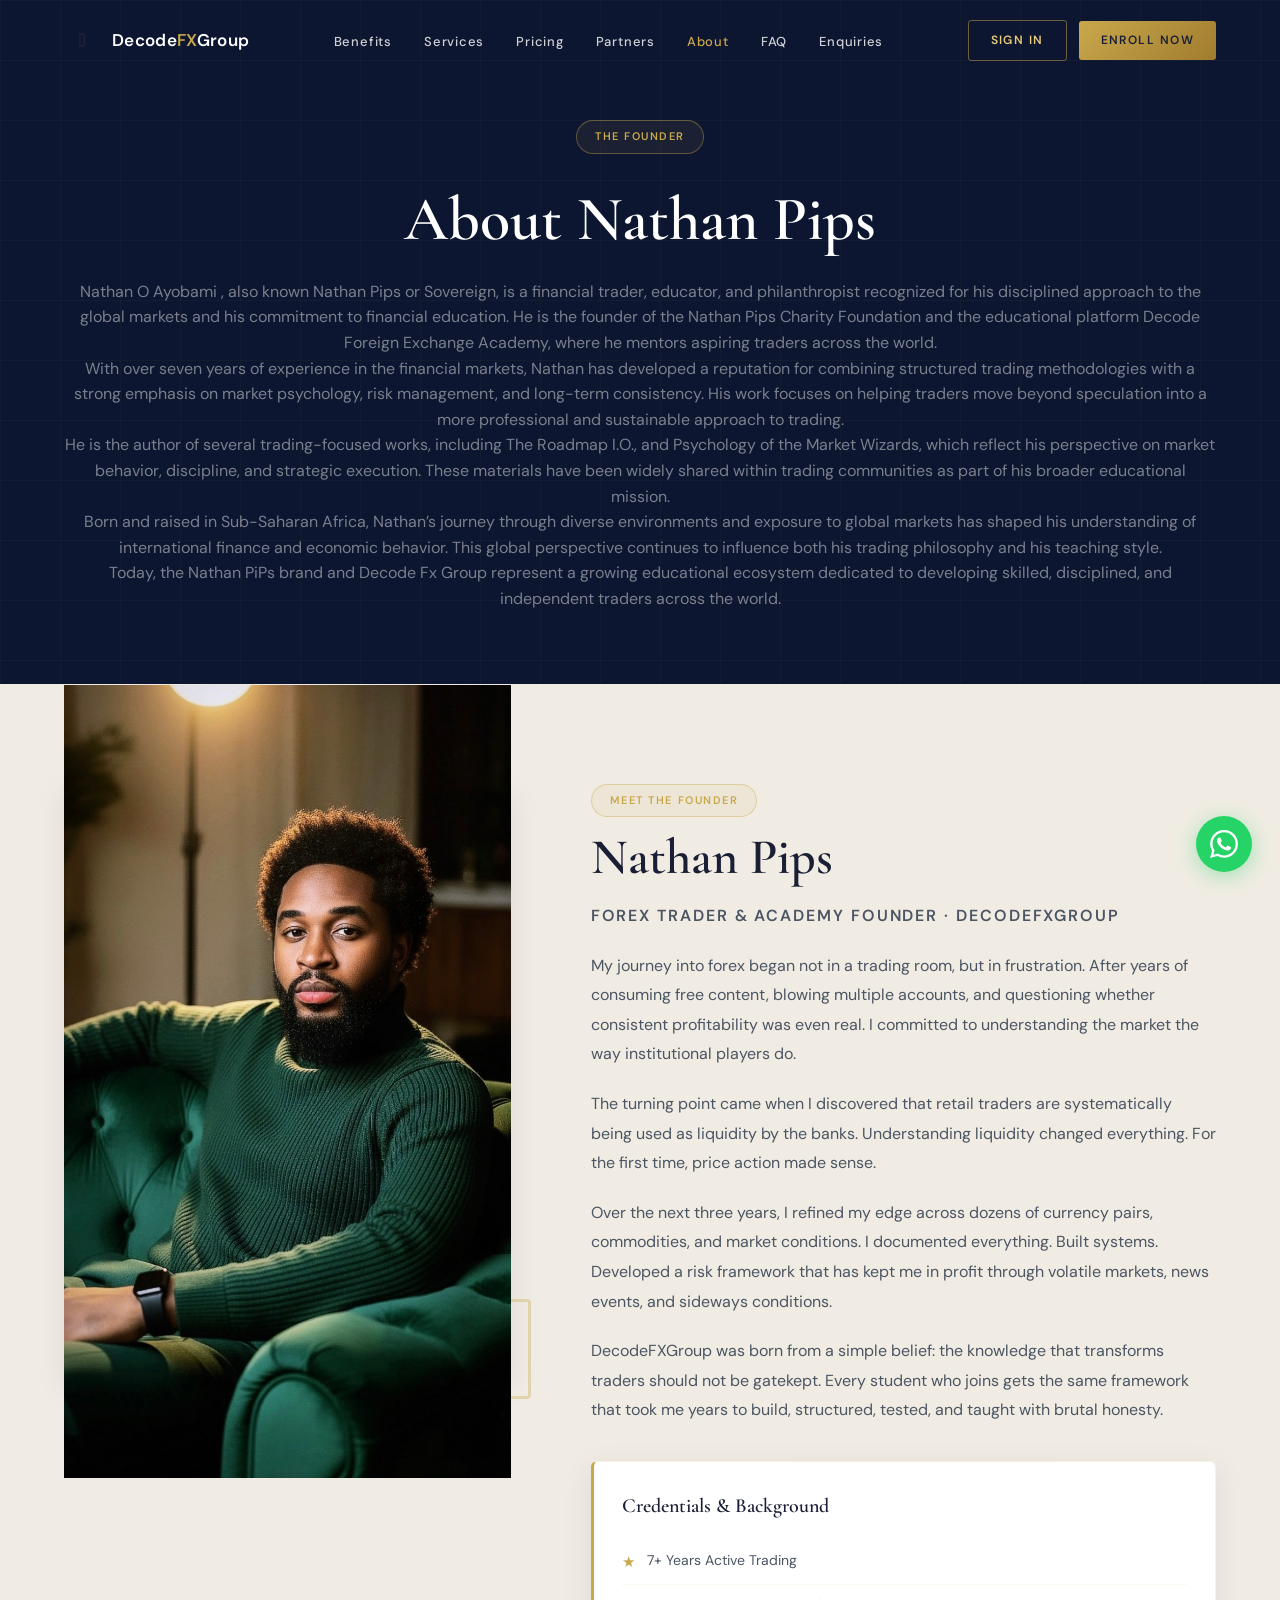
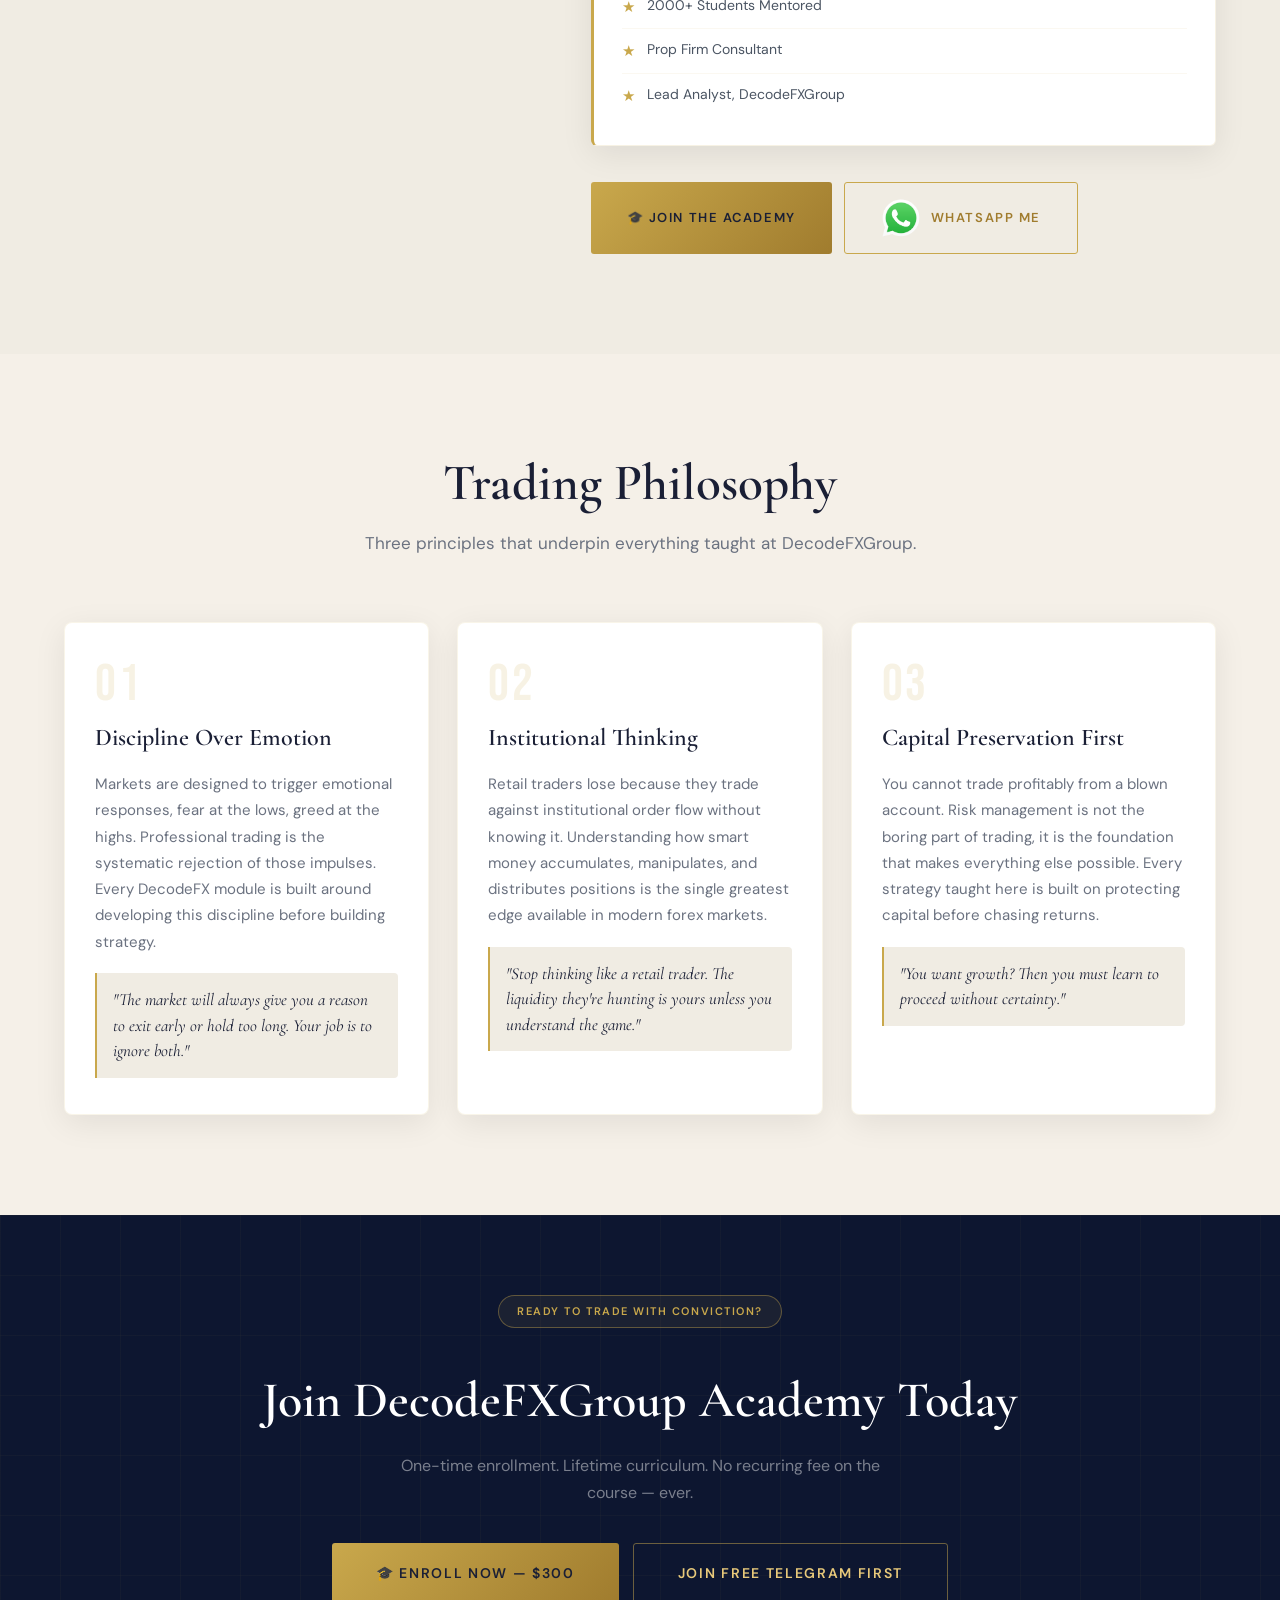
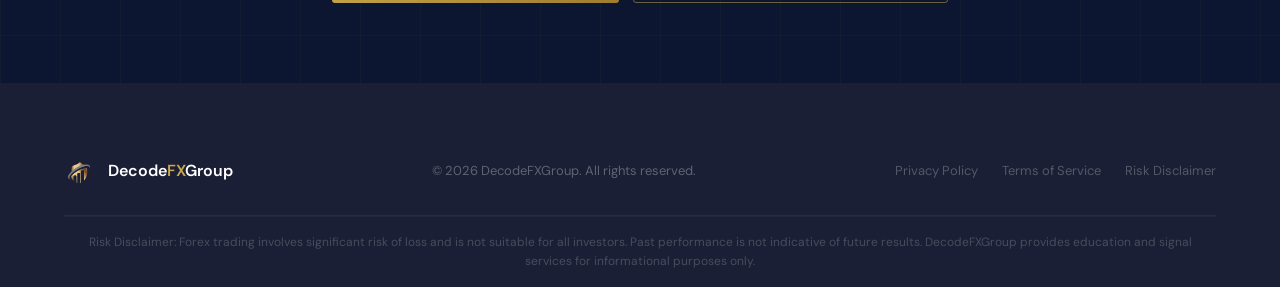
==== commit 4547fd3a: "Add files via upload updated file" ====
--- a/about.html
+++ b/about.html
@@ -66,23 +66,7 @@
 <p>Born and raised in Sub-Saharan Africa, Nathan’s journey through diverse environments and exposure to global markets has shaped his understanding of international finance and economic behavior. This global perspective continues to influence both his trading philosophy and his teaching style.</p>
 <p>Today, the Nathan PiPs brand and Decode Fx Group represent a growing educational ecosystem dedicated to developing skilled, disciplined, and independent traders across the world.</p>
 </div>
-      <div class="banner-stats">
-        <div class="banner-stat">
-          <span class="num">5+</span>
-          <span class="lbl">Years Live Trading</span>
-        </div>
-        <div class="banner-stat">
-          <span class="num">500+</span>
-          <span class="lbl">Students Mentored</span>
-        </div>
-        <div class="banner-stat">
-          <span class="num">92%</span>
-          <span class="lbl">Signal Accuracy</span>
-        </div>
-        <div class="banner-stat">
-          <span class="num">12</span>
-          <span class="lbl">Course Modules</span>
-        </div>
+     
       </div>
     </div>
   </div>
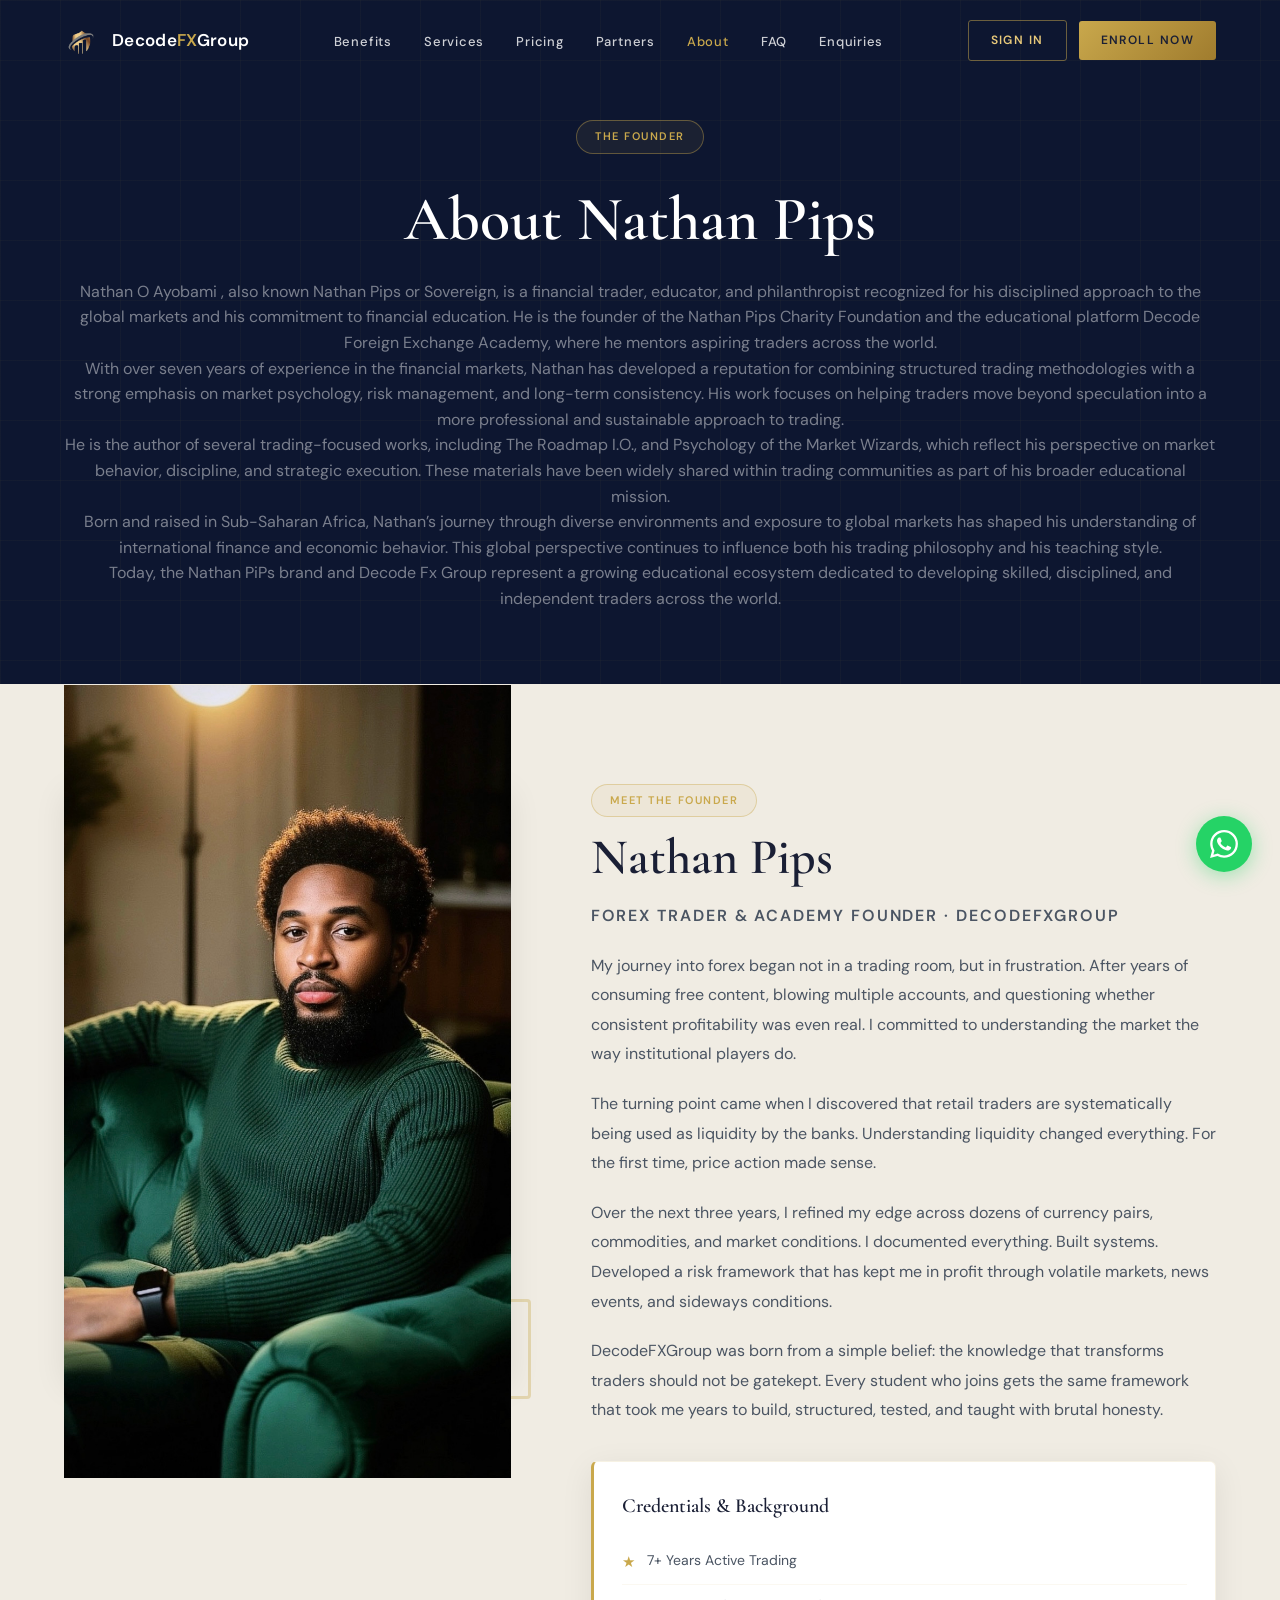
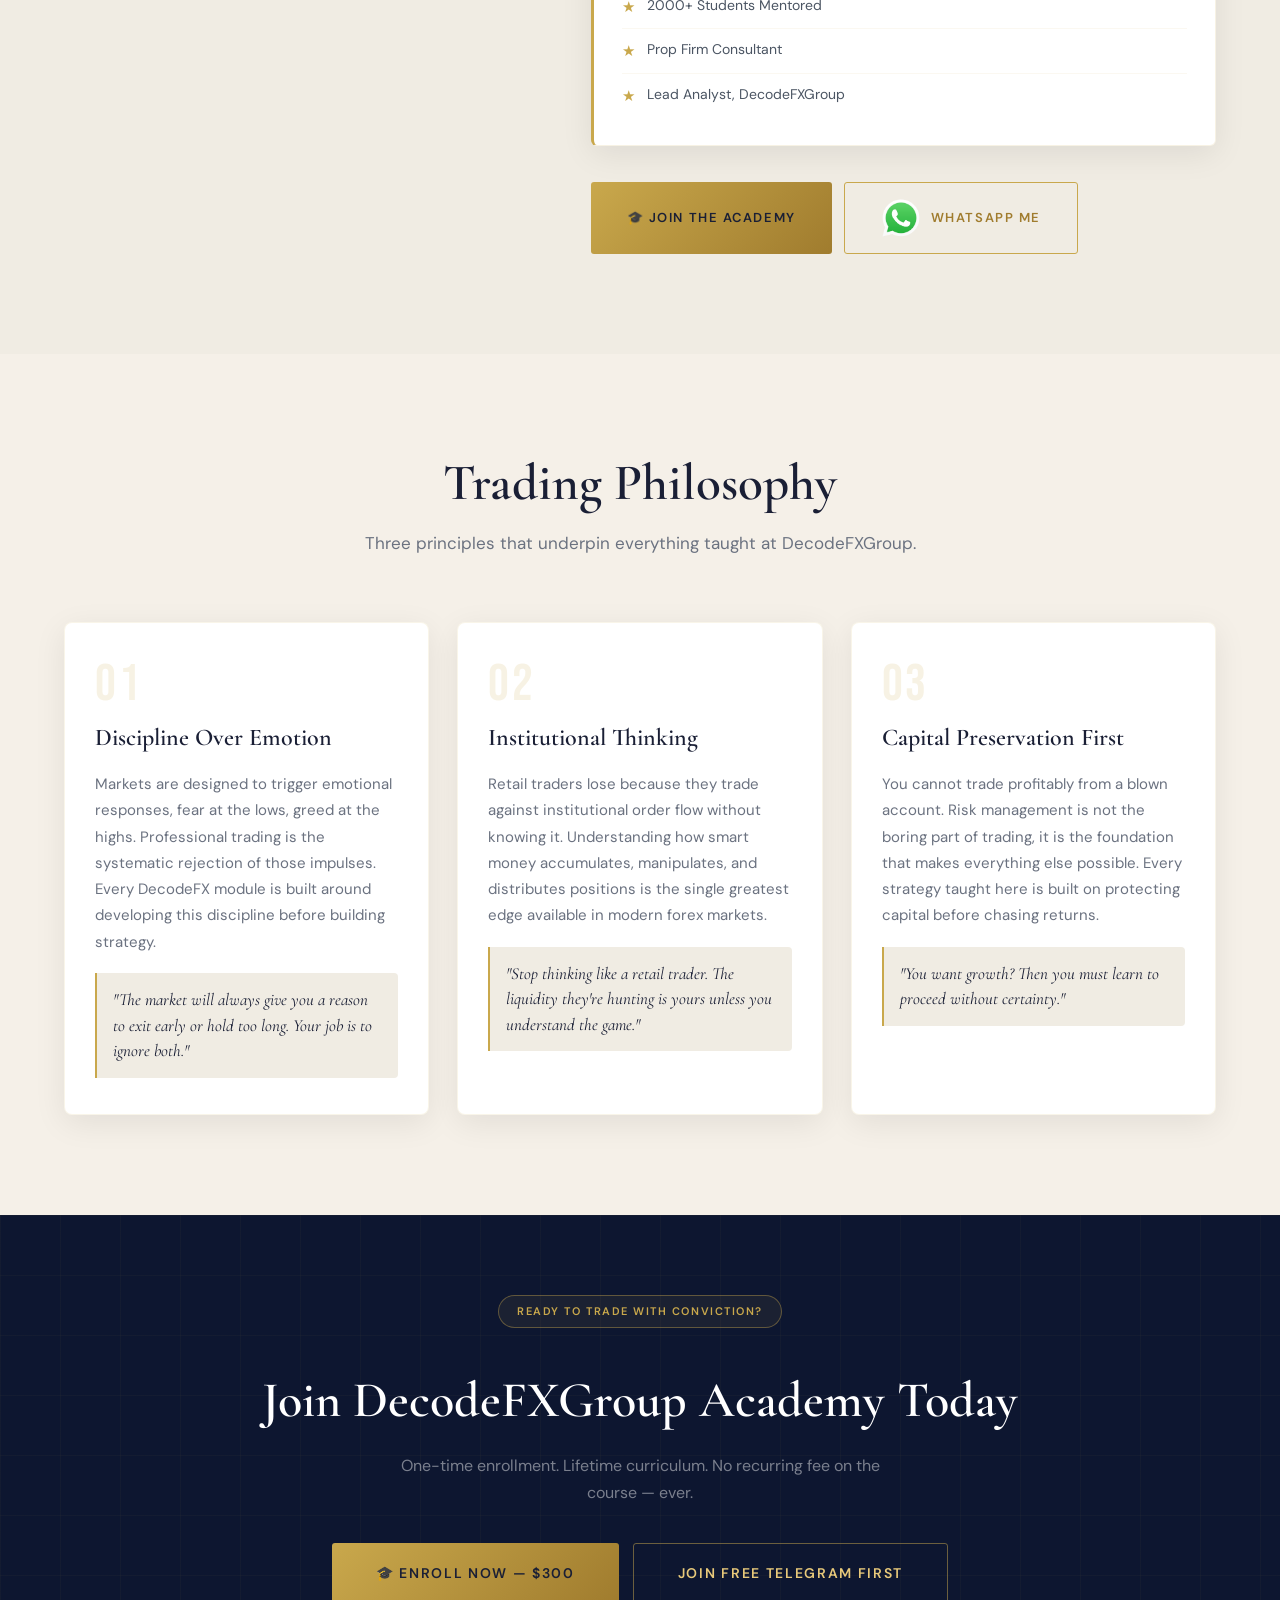
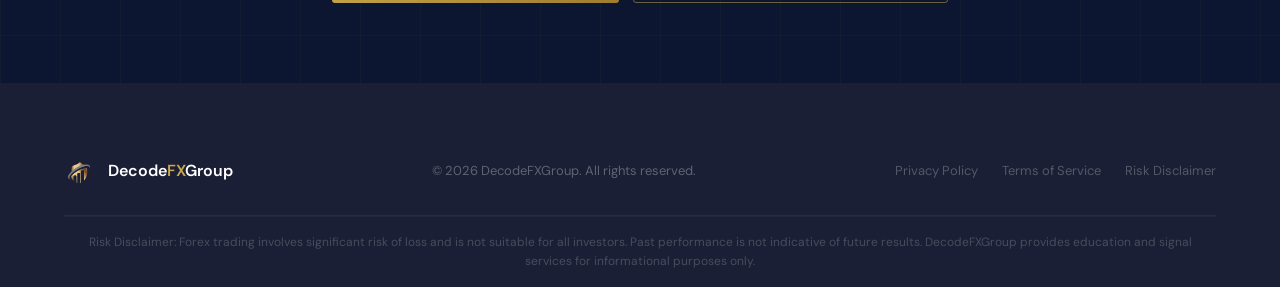
==== commit b481f1c0: "Add files via upload updated file" ====
--- a/about.html
+++ b/about.html
@@ -14,7 +14,7 @@
 <nav id="navbar">
   <div class="nav-inner">
     <div class="nav-logo">
-      <div class="nav-logo-mark">D</div>
+      <div class="nav-logo-mark"><img src="Images/logo2.png" alt="website logo"></div>
       <a href="index.html"><span class="nav-logo-text">Decode<span>FX</span>Group</span></a>
     </div>
     <ul class="nav-links">
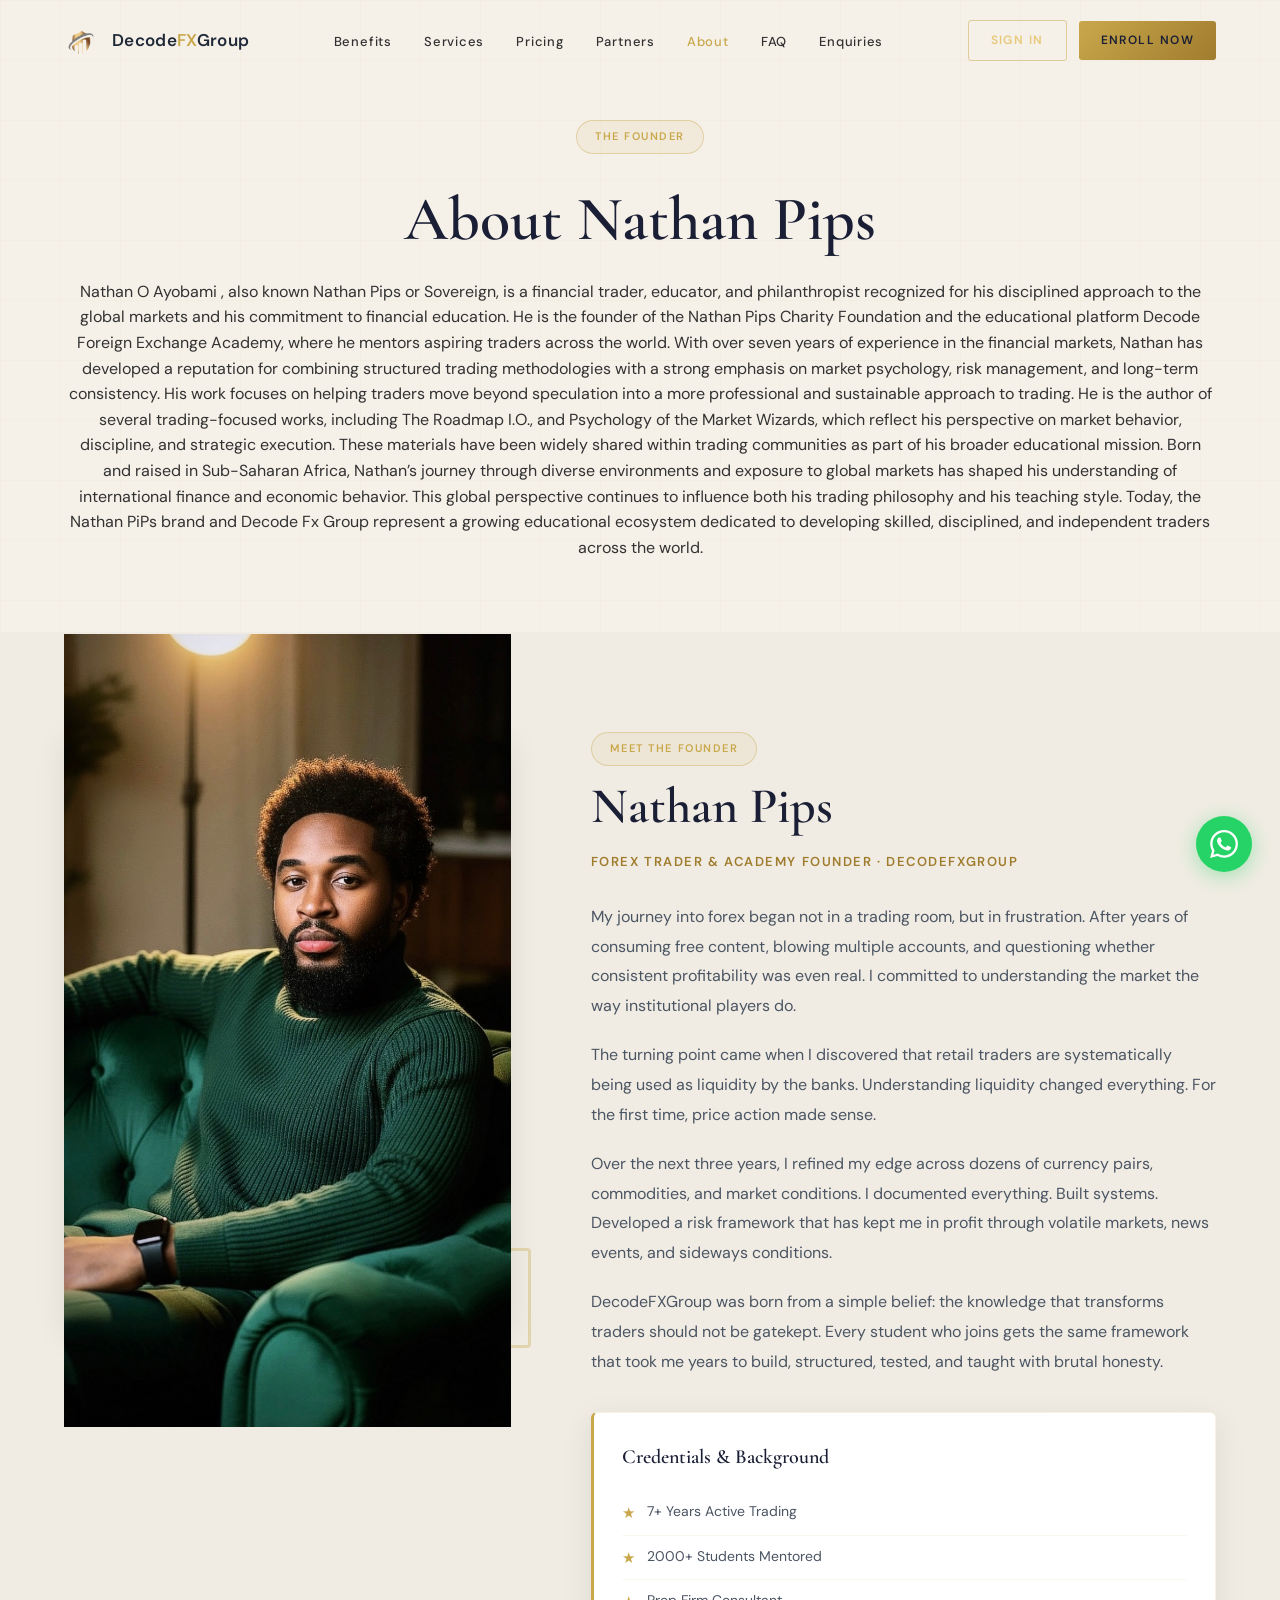
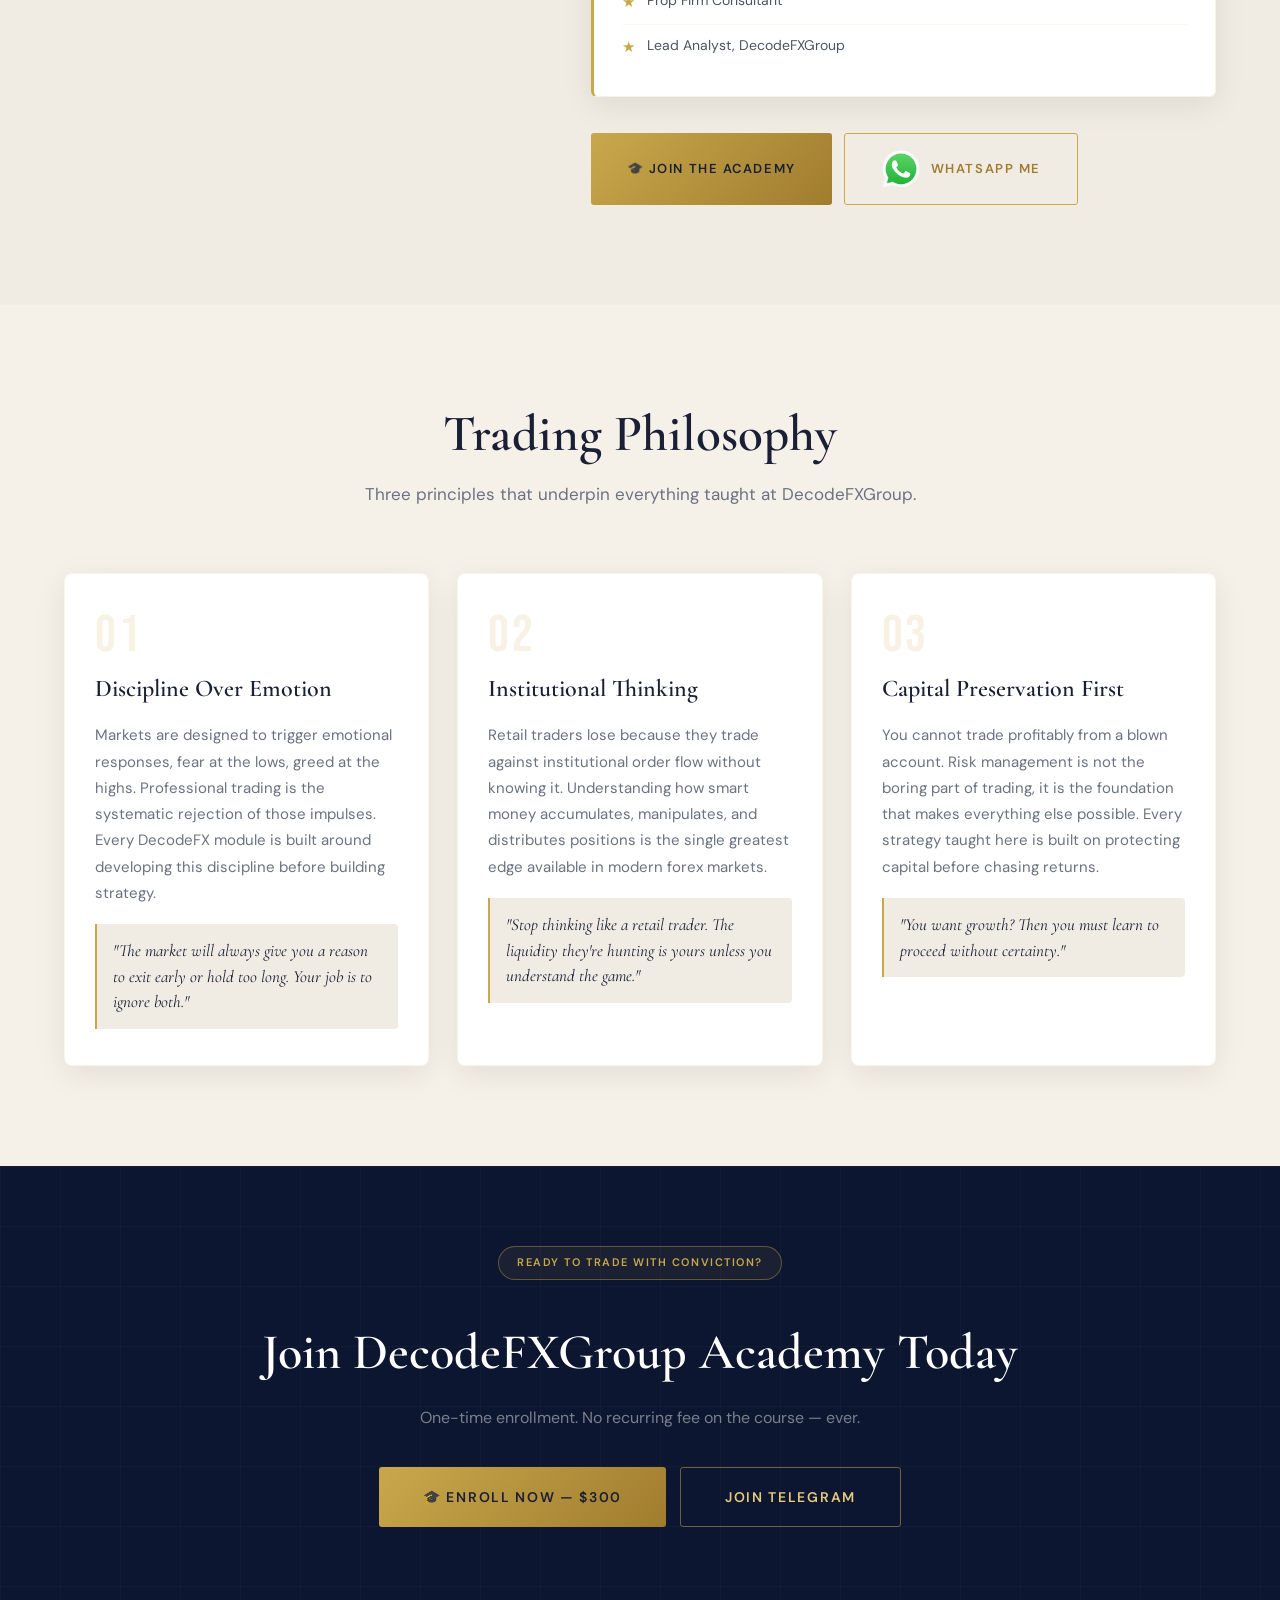
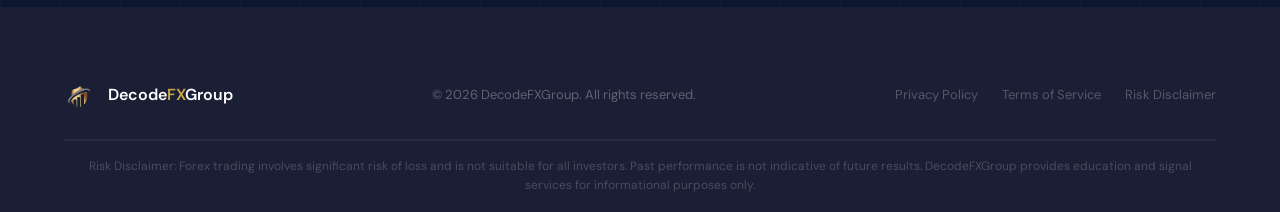
==== commit b21625de: "Add files via upload files updated" ====
--- a/about.html
+++ b/about.html
@@ -58,13 +58,24 @@
       <div class="banner-text">
         <span class="badge">The Founder</span>
         <h1>About Nathan Pips</h1>
-        <p>Nathan O Ayobami , also known Nathan Pips or Sovereign, is a financial trader, educator, and philanthropist recognized for his disciplined approach to the global markets and his commitment to financial education. He is the founder of the Nathan Pips Charity Foundation and the educational platform Decode Foreign Exchange Academy, where he mentors aspiring traders across the world.
-</p>
-<p>With over seven years of experience in the financial markets, Nathan has developed a reputation for combining structured trading methodologies with a strong emphasis on market psychology, risk management, and long-term consistency. His work focuses on helping traders move beyond speculation into a more professional and sustainable approach to trading.</p>
- <p>He is the author of several trading-focused works, including The Roadmap I.O., and Psychology of the Market Wizards, which reflect his perspective on market behavior, discipline, and strategic execution. These materials have been widely shared within trading communities as part of his broader educational mission.
-</p>     
-<p>Born and raised in Sub-Saharan Africa, Nathan’s journey through diverse environments and exposure to global markets has shaped his understanding of international finance and economic behavior. This global perspective continues to influence both his trading philosophy and his teaching style.</p>
-<p>Today, the Nathan PiPs brand and Decode Fx Group represent a growing educational ecosystem dedicated to developing skilled, disciplined, and independent traders across the world.</p>
+        <p>Nathan O Ayobami , also known Nathan Pips or Sovereign, is a financial trader, educator, 
+          and philanthropist recognized for his disciplined approach to the global markets and his
+           commitment to financial education. He is the founder of the Nathan Pips Charity Foundation 
+           and the educational platform Decode Foreign Exchange Academy, where he mentors aspiring traders
+            across the world.
+With over seven years of experience in the financial markets, Nathan has developed a reputation for 
+combining structured trading methodologies with a strong emphasis on market psychology, risk management,
+ and long-term consistency. His work focuses on helping traders move beyond speculation into a more 
+ professional and sustainable approach to trading.
+ He is the author of several trading-focused works, including The Roadmap I.O., and Psychology of the 
+ Market Wizards, which reflect his perspective on market behavior, discipline, and strategic execution. 
+ These materials have been widely shared within trading communities as part of his broader educational
+  mission.
+Born and raised in Sub-Saharan Africa, Nathan’s journey through diverse environments and exposure 
+to global markets has shaped his understanding of international finance and economic behavior. 
+This global perspective continues to influence both his trading philosophy and his teaching style.
+Today, the Nathan PiPs brand and Decode Fx Group represent a growing educational ecosystem dedicated
+ to developing skilled, disciplined, and independent traders across the world.</p>
 </div>
      
       </div>
@@ -105,7 +116,7 @@
       <div class="bio-content reveal reveal-delay-1">
         <span class="badge">Meet the Founder</span>
         <h2>Nathan Pips</h2>
-        <p class="bio-title">Forex Trader &amp; Academy Founder · DecodeFXGroup</p>
+        <p class="title">Forex Trader &amp; Academy Founder · DecodeFXGroup</p>
 
         <p>My journey into forex began not in a trading room, but in frustration. After years of consuming free content, blowing multiple accounts, and questioning whether consistent profitability was even real. I committed to understanding the market the way institutional players do.</p>
 
@@ -179,10 +190,10 @@
     <div class="cta-banner-inner">
       <span class="badge" style="margin-bottom:16px;display:inline-flex">Ready to Trade With Conviction?</span>
       <h2>Join DecodeFXGroup Academy Today</h2>
-      <p>One-time enrollment. Lifetime curriculum.  No recurring fee on the course — ever.</p>
+      <p>One-time enrollment.  No recurring fee on the course — ever.</p>
       <div class="cta-banner-actions">
         <a href="enquiries.html" class="btn btn-primary" style="font-size:14px;padding:18px 44px">🎓 Enroll Now — $300</a>
-        <a href="https://t.me/decodefxgroup" class="btn btn-outline-light" style="font-size:14px;padding:18px 44px" target="_blank">Join Free Telegram First</a>
+        <a href="https://t.me/Nathanpips_bot" class="btn btn-outline-light" style="font-size:14px;padding:18px 44px" target="_blank">Join Telegram </a>
       </div>
     </div>
   </div>
--- a/css/style.css
+++ b/css/style.css
@@ -371,7 +371,7 @@
   font-family: 'DM Sans', sans-serif;
   font-size: 17px;
   font-weight: 600;
-  color: #fff;
+  color: #1f2937;
   letter-spacing: .02em;
 }
 .nav-logo-text span { color: var(--gold); }
@@ -388,7 +388,7 @@
   font-size: 13px;
   font-weight: 500;
   letter-spacing: .06em;
-  color: rgba(255,255,255,0.8);
+  color: rgba(50,50,50,1);
   transition: color .3s;
 }
 .nav-links a:hover              { color: var(--gold); }
@@ -487,7 +487,7 @@
    13. PAGE BANNER (inner pages)
 ══════════════════════════════════════════ */
 .page-banner {
-  background: var(--navy-mid);
+  background: var(--cream);
   padding: 120px 0 72px;
   text-align: center;
   position: relative;
@@ -506,14 +506,14 @@
   font-family: 'Cormorant Garamond', serif;
   font-size: clamp(40px, 5vw, 62px);
   font-weight: 600;
-  color: #fff;
+  color: rgba(50,50,50,1));
   position: relative;
   z-index: 1;
   margin: 16px 0 10px;
 }
 .page-banner p {
   font-size: 16px;
-  color: rgba(255,255,255,0.45);
+  color: rgba(50,50,50,1);
   position: relative;
   z-index: 1;
 }
@@ -523,7 +523,8 @@
 ══════════════════════════════════════════ */
 .hero {
   min-height: 100vh;
-  background: var(--navy-mid);
+  background-color: var(--cream-mid);
+  
   position: relative;
   display: flex;
   align-items: center;
@@ -533,26 +534,11 @@
 .hero-grid-overlay {
   position: absolute;
   inset: 0;
-  background-image:
-    linear-gradient(rgba(201,168,76,0.04) 1px, transparent 1px),
-    linear-gradient(90deg, rgba(201,168,76,0.04) 1px, transparent 1px);
+  
   background-size: 60px 60px;
   pointer-events: none;
 }
-.hero-glow {
-  position: absolute;
-  top: 20%; left: 10%;
-  width: 600px; height: 600px;
-  background: radial-gradient(circle, rgba(201,168,76,0.08) 0%, transparent 70%);
-  pointer-events: none;
-}
-.hero-glow-2 {
-  position: absolute;
-  bottom: 10%; right: 5%;
-  width: 400px; height: 400px;
-  background: radial-gradient(circle, rgba(26,31,53,0.5) 0%, transparent 70%);
-  pointer-events: none;
-}
+
 .hero-inner {
   display: grid;
   grid-template-columns: 1fr 1fr;
@@ -561,19 +547,19 @@
   position: relative;
   z-index: 2;
 }
-.hero-badge { margin-bottom: 28px; }
+.hero-badge { margin-bottom: 28px;}
 .hero h1 {
   font-family: 'Cormorant Garamond', serif;
   font-size: clamp(44px, 5vw, 68px);
   font-weight: 600;
-  color: #fff;
+  color: #1f2937;
   line-height: 1.1;
   margin-bottom: 24px;
 }
 .hero h1 em { color: var(--gold); font-style: italic; }
 .hero-sub {
   font-size: 17px;
-  color: rgba(255,255,255,0.65);
+  color: rgba(50,50,50,1);
   line-height: 1.75;
   max-width: 480px;
   margin-bottom: 36px;
@@ -599,14 +585,14 @@
 }
 .hero-stat span:last-child {
   font-size: 12px;
-  color: rgba(255,255,255,0.5);
+  color: rgba(50,50,50,1);
   letter-spacing: .08em;
   text-transform: uppercase;
 }
 /* Hero signal card */
 .hero-card {
-  background: rgba(255,255,255,0.05);
-  border: 1px solid rgba(201,168,76,0.15);
+  background:var(--cream-mid);
+ 
   border-radius: 8px;
   backdrop-filter: blur(10px);
   overflow: hidden;
@@ -622,7 +608,7 @@
   font-size: 13px;
   font-weight: 600;
   letter-spacing: .08em;
-  color: rgba(255,255,255,0.7);
+  color: var(--gold-dark);
 }
 .live-badge {
   display: flex;
@@ -688,7 +674,7 @@
 }
 .benefit-card:hover { transform: translateY(-6px); border-color: rgba(201,168,76,0.35); box-shadow: 0 16px 48px rgba(0,0,0,0.12); }
 .benefit-card:hover::after { transform: scaleX(1); }
-.benefit-img { height: 220px; overflow: hidden; }
+.benefit-img { height: 300px; overflow: hidden; }
 .benefit-img img { width: 100%; height: 100%; object-fit: cover; transition: transform .5s ease; }
 .benefit-card:hover .benefit-img img { transform: scale(1.05); }
 .benefit-body { padding: 24px 28px 28px; }
@@ -815,14 +801,14 @@
 .carousel-track { display: flex; transition: transform .5s cubic-bezier(.4,0,.2,1); }
 .carousel-slide { min-width: 100%; padding: 0 16px; }
 .testi-card {
-  background: var(--white-card);
+  background: rgba(13,22,48,0.88);
   border: 1px solid rgba(201,168,76,0.12);
   border-radius: 8px;
   padding: 40px 36px;
   text-align: center;
   max-width: 680px;
   margin: 0 auto;
-  box-shadow: var(--card-shadow);
+  box-shadow: var(--dark-grey);
 }
 .testi-photo {
  /* testimonial photo — wrapper handles the circle, img fills it */
@@ -870,12 +856,12 @@
   font-family: 'Cormorant Garamond', serif;
   font-size: 20px;
   font-style: italic;
-  color: var(--text-body);
+  color: rgba(255,255,255,0.85);
   line-height: 1.7;
   margin-bottom: 24px;
 }
-.testi-name  { font-size: 15px; font-weight: 600; color: var(--text-dark); margin-bottom: 4px; }
-.testi-title { font-size: 13px; color: var(--gold-dark); letter-spacing: .06em; }
+.testi-name  { font-size: 15px; font-weight: 600; color: var(--white-card); margin-bottom: 4px; }
+.testi-title { font-size: 13px; color: var(--gold); letter-spacing: .06em; }
 .carousel-controls {
   display: flex;
   align-items: center;
@@ -1077,23 +1063,21 @@
    22. FOUNDER SECTION (index preview)
 ══════════════════════════════════════════ */
 .founder { background: var(--cream-mid); }
-.founder-inner { display: grid; grid-template-columns: 1fr 1fr; gap: 80px; align-items: center; }
-.founder-photo-wrap { position: relative; }
-.founder-photo { width: 100%; aspect-ratio: 3/4; min-height: 420px; object-fit: cover; object-position: top; border-radius: 6px; }
-.founder-photo-placeholder {
-  width: 100%; aspect-ratio: 3/4; min-height: 420px;
-  
-  border-radius: 6px;
-  display: flex; align-items: center; justify-content: center;
-}
-.founder-deco { position: absolute; bottom: -20px; right: -20px; width: 120px; height: 120px; border: 3px solid var(--gold); border-radius: 4px; z-index: -1; opacity: .4; }
-.founder-content h2 { font-family: 'Cormorant Garamond', serif; font-size: clamp(36px, 4vw, 50px); font-weight: 600; margin-bottom: 6px; }
-.founder-content .title { font-size: 14px; color: var(--gold-dark); letter-spacing: .1em; text-transform: uppercase; font-weight: 600; margin-bottom: 24px; }
-.founder-content p { font-size: 16px; color: var(--text-body); line-height: 1.8; margin-bottom: 16px; }
-.founder-achievements { display: flex; gap: 24px; margin: 28px 0; padding: 24px 0; border-top: 1px solid rgba(201,168,76,0.15); border-bottom: 1px solid rgba(201,168,76,0.15); }
-.founder-ach span:first-child { display: block; font-family: 'Bebas Neue', sans-serif; font-size: 36px; color: var(--gold); letter-spacing: .05em; }
-.founder-ach span:last-child  { font-size: 12px; color: var(--text-muted); letter-spacing: .06em; text-transform: uppercase; }
-.founder-actions { display: flex; flex-wrap: wrap; gap: 12px; }
+.founder-grid { display: grid; grid-template-columns: 1fr 2fr; gap: 80px; align-items: center; margin-top: 60px; }
+.founder-photo { position: relative; }
+.founder-img-box { aspect-ratio: 3/4; min-height: 420px; background: var(--cream-deep); border-radius: 8px; border: 1px solid rgba(201,168,76,0.2); display: flex; align-items: center; justify-content: center; overflow: hidden; }
+.founder-img-box img { width: 100%; height: 100%; object-fit: cover; object-position: top; opacity: 1; display: block; }
+.founder-img-box .placeholder-icon { font-size: 6rem; opacity: 0.2; }
+.founder-accent { position: absolute; bottom: -20px; right: -20px; width: 120px; height: 120px; background: rgba(201,168,76,0.08); border: 1px solid rgba(201,168,76,0.2); border-radius: 4px; }
+.founder-content h3    { font-family: var(--font-display); font-size: 1.8rem; font-weight: 600; margin-bottom: 6px; color: var(--text-dark); }
+.founder-content .title         { color: var(--gold); font-size: 1rem; letter-spacing: 0.1em; margin-bottom: 24px; }
+.founder-content p     { color: var(--text-body); margin-bottom: 16px; }
+.founder-achievements  { display: flex; gap: 32px; margin-top: 36px; flex-wrap: wrap; }
+.achievement { text-align: center; }
+.achievement .num   { font-family: var(--font-impact); font-size: 2.2rem; color: var(--gold); display: block; }
+.achievement .label { font-size: 0.75rem; color: var(--text-muted); text-transform: uppercase; letter-spacing: 0.1em; }
+
+
 
 /* ══════════════════════════════════════════
    23. TRUSTED PARTNERS ROW
@@ -1196,6 +1180,7 @@
 /* ══════════════════════════════════════════
    26. ABOUT — BIO SECTION
 ══════════════════════════════════════════ */
+
 .bio-section { background: var(--cream-mid); }
 .bio-inner { display: grid; grid-template-columns: 1fr 1.4fr; gap: 80px; align-items: start; }
 .bio-photo-col { position: sticky; top: 120px; }
@@ -1208,7 +1193,7 @@
 .bio-social-btn:hover { border-color: var(--gold); color: var(--gold-dark); background: rgba(201,168,76,0.06); }
 .bio-social-btn svg { width: 14px; height: 14px; fill: currentColor; }
 .bio-content h2 { font-family: 'Cormorant Garamond', serif; font-size: clamp(36px, 4vw, 50px); font-weight: 600; margin-bottom: 4px; }
-.bio-title { font-size: 13px; font-weight: 600; letter-spacing: .12em; text-transform: uppercase; color: var(--gold-dark); margin-bottom: 28px; }
+.bio-content .title { font-size: 13px; font-weight: 600; letter-spacing: .12em; text-transform: uppercase; color: var(--gold-dark); margin-bottom: 28px; }
 .bio-content p { font-size: 16px; color: var(--text-body); line-height: 1.85; margin-bottom: 20px; }
 .credentials-card { background: var(--white-card); border: 1px solid rgba(201,168,76,0.15); border-radius: 6px; padding: 28px; margin-top: 36px; box-shadow: var(--card-shadow); border-left: 3px solid var(--gold); }
 .credentials-card h4 { font-family: 'Cormorant Garamond', serif; font-size: 20px; font-weight: 600; margin-bottom: 18px; }
@@ -1629,3 +1614,26 @@
   .banner-stats           { grid-template-columns: 1fr; }
   .sub-details-grid       { grid-template-columns: 1fr; }
 }
+@media (max-width: 768px) {
+  .founder-grid {
+    grid-template-columns: 1fr;
+    gap: 40px;
+  }
+  .founder-img-box {
+    aspect-ratio: unset;      /* remove the fixed ratio so image dictates height */
+    min-height: unset;        /* remove the min-height constraint */
+    height: auto; }
+
+  .founder-img-box {
+    height: auto;
+    width: 100%;
+    object-fit: unset; /* wider ratio looks better on mobile */
+  }
+
+  .founder-accent {
+    bottom: -10px;
+    right: -10px;
+    width: 80px;
+    height: 80px;
+  }
+}
